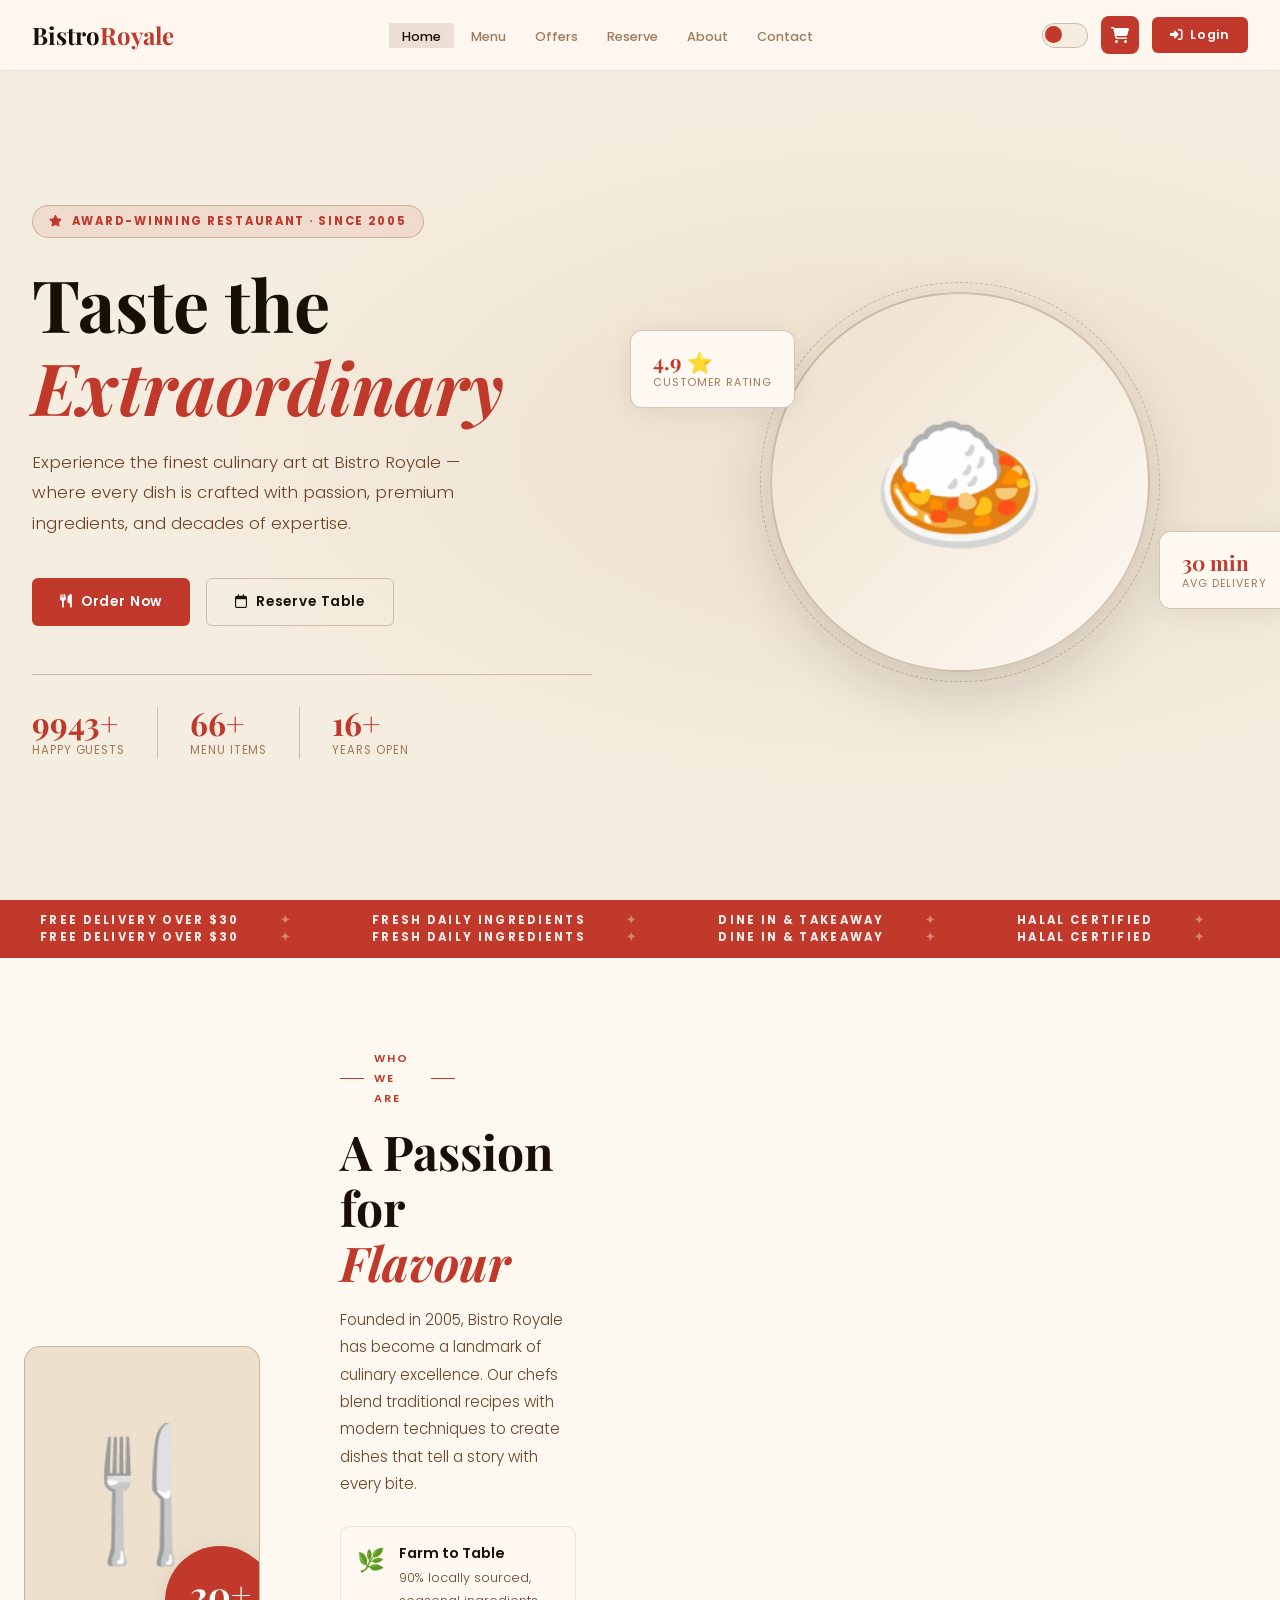
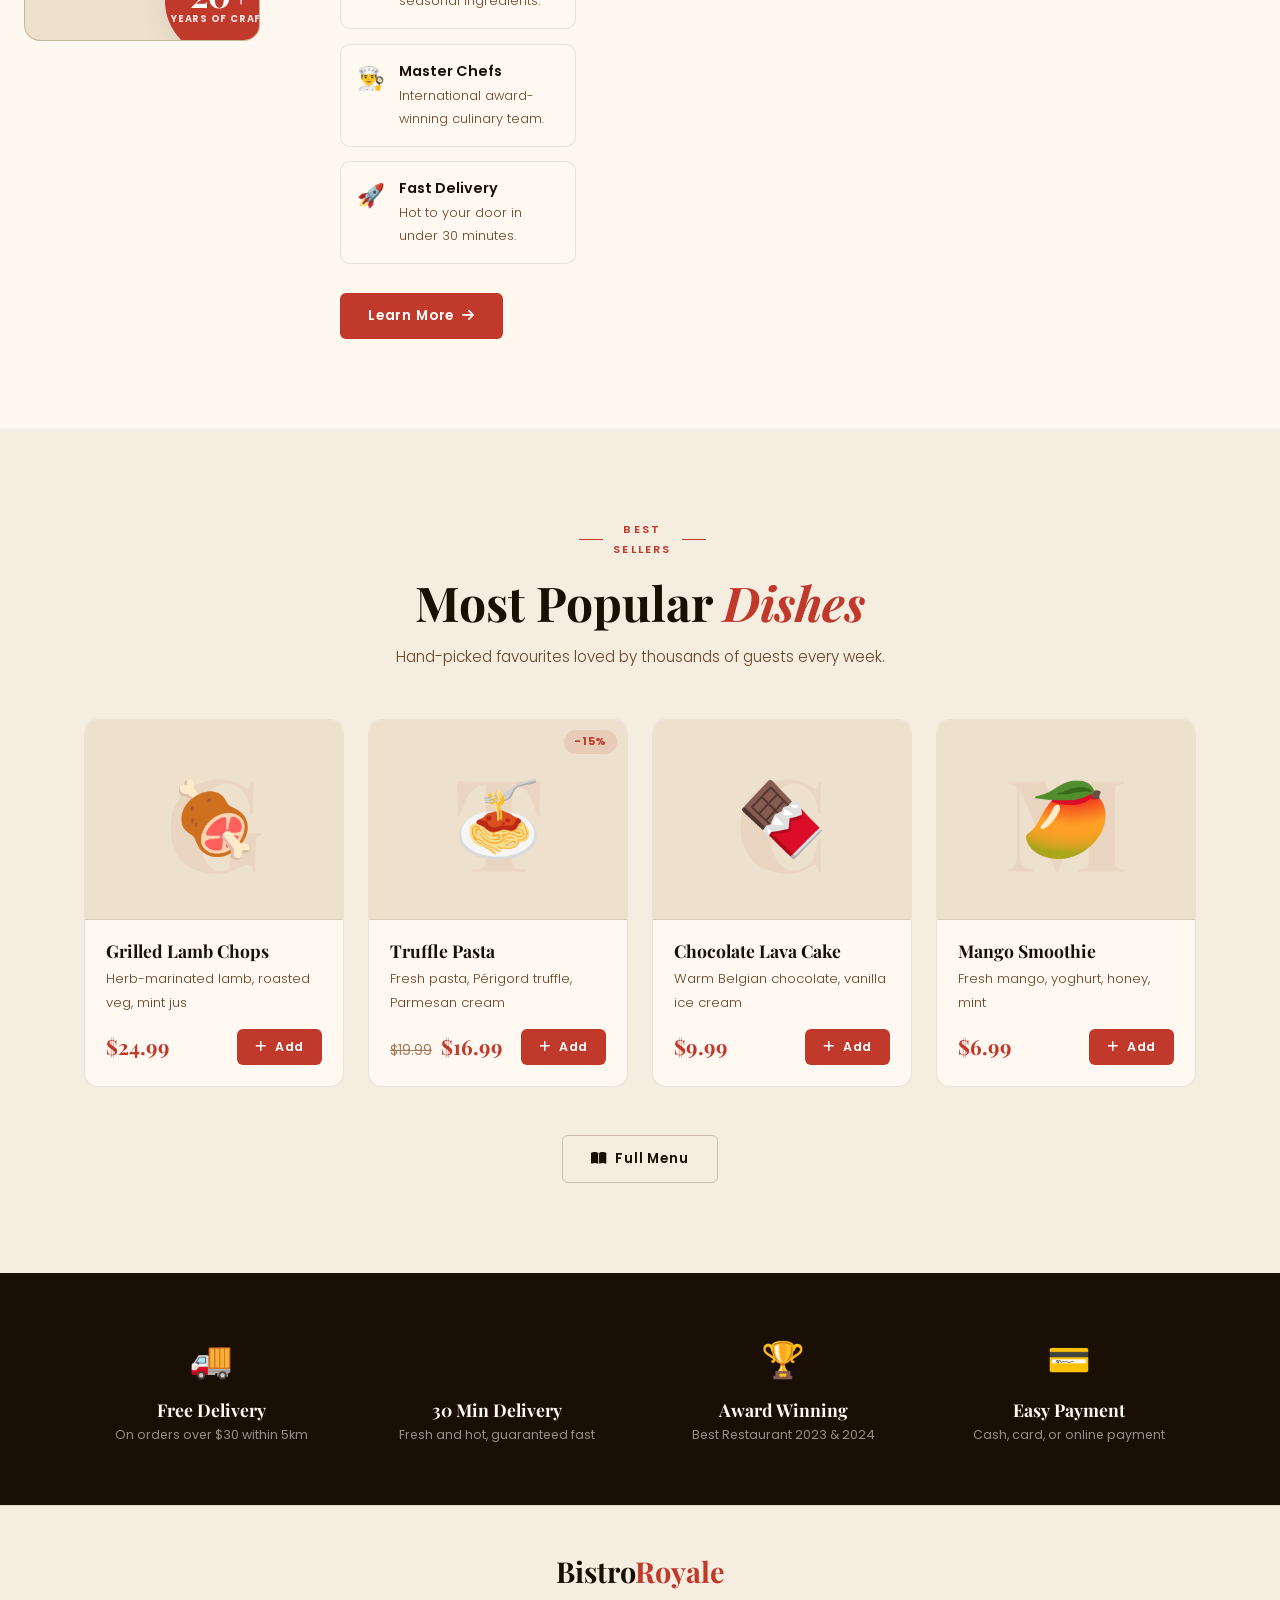
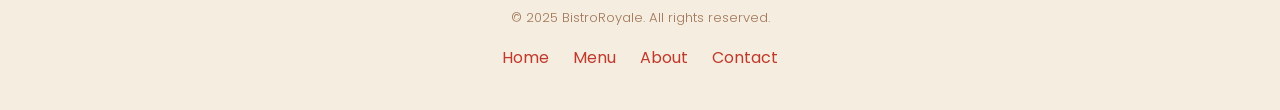
==== index.html @ 9f3bfc58 "Add my files" ====
<!DOCTYPE html>
<html lang="en" data-theme="light">

<head>
  <meta charset="UTF-8">
  <meta name="viewport" content="width=device-width,initial-scale=1">
  <title>Bistro Royale — Home</title>
  <link rel="stylesheet" href="css/global.css">
  <link rel="stylesheet" href="https://cdnjs.cloudflare.com/ajax/libs/font-awesome/6.5.0/css/all.min.css">
  <style>
    /* ── HERO ── */
    .hero {
      min-height: 100vh;
      display: grid;
      grid-template-columns: 1fr 1fr;
      align-items: center;
      padding-top: 64px;
      background: var(--bg2);
      position: relative;
      overflow: hidden
    }

    .hero::before {
      content: '';
      position: absolute;
      inset: 0;
      background: radial-gradient(ellipse at 70% 50%, var(--bg3) 0%, transparent 60%)
    }

    .hero-content {
      padding: 4rem 3rem 4rem 2rem;
      position: relative;
      z-index: 2
    }

    .hero-badge {
      display: inline-flex;
      align-items: center;
      gap: 8px;
      background: var(--badge);
      border: 1px solid var(--border2);
      color: var(--accent);
      font-size: .72rem;
      font-weight: 700;
      letter-spacing: .15em;
      text-transform: uppercase;
      padding: 7px 16px;
      border-radius: 99px;
      margin-bottom: 1.5rem;
      animation: fadeInUp .6s both
    }

    .hero h1 {
      margin-bottom: 1.2rem;
      animation: fadeInUp .6s .15s both
    }

    .hero h1 em {
      color: var(--accent);
      font-style: italic;
      display: block
    }

    .hero-desc {
      font-size: 1.05rem;
      max-width: 460px;
      margin-bottom: 2.5rem;
      animation: fadeInUp .6s .3s both
    }

    .hero-cta {
      display: flex;
      gap: 1rem;
      flex-wrap: wrap;
      animation: fadeInUp .6s .45s both
    }

    .hero-stats {
      display: flex;
      gap: 2rem;
      margin-top: 3rem;
      padding-top: 2rem;
      border-top: 1px solid var(--border2);
      animation: fadeInUp .6s .6s both;
      flex-wrap: wrap
    }

    .h-stat-num {
      font-family: 'Playfair Display', serif;
      font-size: 2rem;
      font-weight: 700;
      color: var(--accent);
      line-height: 1
    }

    .h-stat-label {
      font-size: .72rem;
      color: var(--muted);
      margin-top: 3px;
      text-transform: uppercase;
      letter-spacing: .08em
    }

    .hero-visual {
      position: relative;
      display: flex;
      align-items: center;
      justify-content: center;
      padding: 4rem 2rem;
      z-index: 2
    }

    .hero-circle {
      width: 380px;
      height: 380px;
      border-radius: 50%;
      background: linear-gradient(135deg, var(--bg3), var(--card));
      border: 2px solid var(--border2);
      display: flex;
      align-items: center;
      justify-content: center;
      font-size: 9rem;
      animation: float 4s ease-in-out infinite;
      position: relative;
      box-shadow: var(--shadow-lg)
    }

    .hero-circle::before {
      content: '';
      position: absolute;
      inset: -12px;
      border-radius: 50%;
      border: 1px dashed var(--border2);
      animation: spin 20s linear infinite
    }

    .hero-float {
      position: absolute;
      background: var(--card);
      border: 1px solid var(--border2);
      border-radius: 12px;
      padding: 1rem 1.4rem;
      box-shadow: var(--shadow);
      font-size: .8rem
    }

    .hero-float.f1 {
      top: 20%;
      left: -10px;
      animation: float 3.5s .5s ease-in-out infinite
    }

    .hero-float.f2 {
      bottom: 25%;
      right: -10px;
      animation: float 4s 1s ease-in-out infinite
    }

    .hero-float .fl-val {
      font-family: 'Playfair Display', serif;
      font-size: 1.3rem;
      font-weight: 700;
      color: var(--accent)
    }

    .hero-float .fl-label {
      font-size: .68rem;
      color: var(--muted);
      text-transform: uppercase;
      letter-spacing: .08em
    }

    /* ── TICKER ── */
    .ticker {
      background: var(--accent);
      padding: 12px 0;
      overflow: hidden
    }

    [data-theme="dark"] .ticker {
      background: var(--gold)
    }

    .ticker-track {
      display: flex;
      white-space: nowrap;
      animation: tickerMove 25s linear infinite
    }

    .ticker-track span {
      font-size: .72rem;
      font-weight: 700;
      letter-spacing: .2em;
      text-transform: uppercase;
      color: rgba(255, 255, 255, .9);
      padding: 0 2.5rem
    }

    .ticker-track span::after {
      content: '✦';
      margin-left: 2.5rem;
      opacity: .4
    }

    @keyframes tickerMove {
      from {
        transform: translateX(0)
      }

      to {
        transform: translateX(-50%)
      }
    }

    /* ── ABOUT STRIP ── */
    .about-strip {
      background: var(--bg);
      display: grid;
      grid-template-columns: 1fr 1fr;
      gap: 5rem;
      align-items: center
    }

    .about-img-wrap {
      position: relative;
      border-radius: 16px;
      overflow: hidden;
      aspect-ratio: 4/5;
      background: var(--bg3);
      border: 1px solid var(--border2);
      display: flex;
      align-items: center;
      justify-content: center;
      font-size: 8rem
    }

    .about-badge {
      position: absolute;
      bottom: -16px;
      right: -16px;
      background: var(--accent);
      color: #fff;
      width: 110px;
      height: 110px;
      border-radius: 50%;
      display: flex;
      flex-direction: column;
      align-items: center;
      justify-content: center;
      text-align: center;
      box-shadow: var(--shadow)
    }

    .about-badge-num {
      font-family: 'Playfair Display', serif;
      font-size: 2.2rem;
      font-weight: 700;
      line-height: 1
    }

    .about-badge-txt {
      font-size: .6rem;
      font-weight: 700;
      letter-spacing: .08em;
      text-transform: uppercase;
      opacity: .85
    }

    .about-features {
      display: flex;
      flex-direction: column;
      gap: .9rem;
      margin: 1.8rem 0
    }

    .about-feat {
      display: flex;
      gap: .9rem;
      align-items: flex-start;
      padding: 1rem;
      background: var(--card);
      border: 1px solid var(--border);
      border-radius: 10px;
      transition: border-color .2s
    }

    .about-feat:hover {
      border-color: var(--accent)
    }

    .af-icon {
      font-size: 1.4rem;
      flex-shrink: 0
    }

    .af-title {
      font-weight: 600;
      font-size: .9rem;
      margin-bottom: 2px
    }

    .af-desc {
      font-size: .8rem
    }

    /* ── POPULAR ── */
    .popular {
      background: var(--bg2)
    }

    .pop-grid {
      display: grid;
      grid-template-columns: repeat(4, 1fr);
      gap: 1.5rem
    }

    @media(max-width:1024px) {
      .pop-grid {
        grid-template-columns: repeat(2, 1fr)
      }
    }

    @media(max-width:600px) {
      .pop-grid {
        grid-template-columns: 1fr
      }
    }

    /* ── FEATURES BAR ── */
    .features-bar {
      background: var(--text);
      padding: 60px 0
    }

    [data-theme="dark"] .features-bar {
      background: var(--accent)
    }

    .fb-inner {
      display: grid;
      grid-template-columns: repeat(4, 1fr);
      gap: 2rem;
      text-align: center
    }

    .fb-icon {
      font-size: 2.2rem;
      margin-bottom: .8rem
    }

    .fb-title {
      font-family: 'Playfair Display', serif;
      font-size: 1.1rem;
      font-weight: 700;
      color: var(--bg);
      margin-bottom: .3rem
    }

    [data-theme="dark"] .fb-title {
      color: var(--bg)
    }

    .fb-desc {
      font-size: .78rem;
      color: rgba(253, 248, 240, .55);
      line-height: 1.5
    }

    [data-theme="dark"] .fb-desc {
      color: rgba(15, 10, 6, .55)
    }

    @media(max-width:768px) {
      .fb-inner {
        grid-template-columns: repeat(2, 1fr)
      }
    }

    /* ── HERO RESPONSIVE ── */
    @media(max-width:900px) {
      .hero {
        grid-template-columns: 1fr
      }

      .hero-visual {
        display: none
      }

      .hero-content {
        padding: 3rem 1.5rem
      }
    }

    @media(max-width:768px) {
      .about-strip {
        grid-template-columns: 1fr
      }
    }
  </style>
</head>

<body>

  <!-- NAVBAR -->
  <nav class="navbar">
    <div class="nav-inner">
      <a href="index.html" class="nav-logo">Bistro<span>Royale</span></a>
      <ul class="nav-links">
        <li><a href="index.html" class="active">Home</a></li>
        <li><a href="menu.html">Menu</a></li>
        <li><a href="offers.html">Offers</a></li>
        <li><a href="reservation.html">Reserve</a></li>
        <li><a href="about.html">About</a></li>
        <li><a href="contact.html">Contact</a></li>
      </ul>
      <div class="nav-right">
        <button class="theme-toggle" aria-label="Toggle theme"></button>
        <a href="cart.html" class="cart-btn"><i class="fa-solid fa-cart-shopping"></i><span
            class="cart-count">0</span></a>
        <a href="login.html" class="btn btn-primary btn-sm nav-login-btn"><i class="fa-solid fa-right-to-bracket"></i>
          Login</a>
        <a href="profile.html" class="btn btn-outline btn-sm nav-profile-btn"
          style="display:none;align-items:center;gap:6px">
          <i class="fa-solid fa-circle-user"></i><span class="nav-user-name"></span>
        </a>
        <button class="ham" id="ham" aria-label="Menu"><span></span><span></span><span></span></button>
      </div>
    </div>
  </nav>
  <nav class="mob-nav" id="mob-nav">
    <a href="index.html">🏠 Home</a><a href="menu.html">🍽 Menu</a>
    <a href="offers.html">🎁 Offers</a><a href="reservation.html">📅 Reserve</a>
    <a href="about.html">ℹ️ About</a><a href="contact.html">📞 Contact</a>
    <a href="cart.html">🛒 Cart</a>
    <a href="profile.html" class="nav-profile-btn" style="display:none">👤 Profile</a>
    <a href="login.html" class="nav-login-btn">🔑 Login</a><a href="login.html">👤 Login</a>
  </nav>

  <main>

    <!-- HERO -->
    <section class="hero" id="hero">
      <div class="hero-content">
        <div class="hero-badge"><i class="fa-solid fa-star"></i> Award-Winning Restaurant · Since 2005</div>
        <h1>Taste the<br><em>Extraordinary</em></h1>
        <p class="hero-desc">
          Experience the finest culinary art at Bistro Royale — where every dish is
          crafted with passion, premium ingredients, and decades of expertise.
        </p>
        <div class="hero-cta">
          <a href="menu.html" class="btn btn-primary"><i class="fa-solid fa-utensils"></i> Order Now</a>
          <a href="reservation.html" class="btn btn-outline"><i class="fa-regular fa-calendar"></i> Reserve Table</a>
        </div>
        <div class="hero-stats">
          <div>
            <div class="h-stat-num" id="cnt1">0</div>
            <div class="h-stat-label">Happy Guests</div>
          </div>
          <div style="width:1px;background:var(--border2)"></div>
          <div>
            <div class="h-stat-num" id="cnt2">0</div>
            <div class="h-stat-label">Menu Items</div>
          </div>
          <div style="width:1px;background:var(--border2)"></div>
          <div>
            <div class="h-stat-num" id="cnt3">0</div>
            <div class="h-stat-label">Years Open</div>
          </div>
        </div>
      </div>
      <div class="hero-visual">
        <div class="hero-circle">🍛</div>
        <div class="hero-float f1">
          <div class="fl-val">4.9 ⭐</div>
          <div class="fl-label">Customer Rating</div>
        </div>
        <div class="hero-float f2">
          <div class="fl-val">30 min</div>
          <div class="fl-label">Avg Delivery</div>
        </div>
      </div>
    </section>

    <!-- TICKER -->
    <div class="ticker" aria-hidden="true">
      <div class="ticker-track" id="ticker">
        <span>Free Delivery Over $30</span><span>Fresh Daily Ingredients</span>
        <span>Dine In & Takeaway</span><span>Halal Certified</span>
        <span>Special Offers Daily</span><span>Family Friendly</span>
        <span>Reservations Open</span><span>5-Star Rated</span>
      </div>
    </div>

    <!-- ABOUT STRIP -->
    <section class="about-strip section">
      <div class="container" style="display:grid;grid-template-columns:1fr 1fr;gap:5rem;align-items:center">
        <div class="fade-up">
          <div class="about-img-wrap">
            🍴
            <div class="about-badge">
              <span class="about-badge-num">20+</span>
              <span class="about-badge-txt">Years of Craft</span>
            </div>
          </div>
        </div>
        <div class="fade-up">
          <p class="eyebrow">Who We Are</p>
          <h2>A Passion for <em style="font-style:italic;color:var(--accent)">Flavour</em></h2>
          <p style="margin:1rem 0">
            Founded in 2005, Bistro Royale has become a landmark of culinary excellence.
            Our chefs blend traditional recipes with modern techniques to create dishes that
            tell a story with every bite.
          </p>
          <div class="about-features">
            <div class="about-feat fade-up">
              <span class="af-icon">🌿</span>
              <div>
                <div class="af-title">Farm to Table</div>
                <p class="af-desc">90% locally sourced, seasonal ingredients.</p>
              </div>
            </div>
            <div class="about-feat fade-up">
              <span class="af-icon">👨‍🍳</span>
              <div>
                <div class="af-title">Master Chefs</div>
                <p class="af-desc">International award-winning culinary team.</p>
              </div>
            </div>
            <div class="about-feat fade-up">
              <span class="af-icon">🚀</span>
              <div>
                <div class="af-title">Fast Delivery</div>
                <p class="af-desc">Hot to your door in under 30 minutes.</p>
              </div>
            </div>
          </div>
          <a href="about.html" class="btn btn-primary">Learn More <i class="fa-solid fa-arrow-right"></i></a>
        </div>
      </div>
    </section>

    <!-- POPULAR DISHES -->
    <section class="popular section">
      <div class="container">
        <header class="text-center" style="margin-bottom:3rem">
          <p class="eyebrow">Best Sellers</p>
          <h2>Most Popular <em style="font-style:italic;color:var(--accent)">Dishes</em></h2>
          <p style="max-width:500px;margin:.8rem auto 0">Hand-picked favourites loved by thousands of guests every week.
          </p>
        </header>
        <div class="pop-grid" id="pop-grid"></div>
        <div class="text-center" style="margin-top:3rem">
          <a href="menu.html" class="btn btn-outline"><i class="fa-solid fa-book-open"></i> Full Menu</a>
        </div>
      </div>
    </section>

    <!-- FEATURES BAR -->
    <div class="features-bar">
      <div class="container">
        <div class="fb-inner">
          <div class="fade-up">
            <div class="fb-icon">🚚</div>
            <div class="fb-title">Free Delivery</div>
            <div class="fb-desc">On orders over $30 within 5km</div>
          </div>
          <div class="fade-up">
            <div class="fb-icon">⏱</div>
            <div class="fb-title">30 Min Delivery</div>
            <div class="fb-desc">Fresh and hot, guaranteed fast</div>
          </div>
          <div class="fade-up">
            <div class="fb-icon">🏆</div>
            <div class="fb-title">Award Winning</div>
            <div class="fb-desc">Best Restaurant 2023 & 2024</div>
          </div>
          <div class="fade-up">
            <div class="fb-icon">💳</div>
            <div class="fb-title">Easy Payment</div>
            <div class="fb-desc">Cash, card, or online payment</div>
          </div>
        </div>
      </div>
    </div>

  </main>

  <footer style="background:var(--bg2);border-top:1px solid var(--border);padding:40px 0;text-align:center">
    <div class="container">
      <p class="nav-logo" style="font-size:1.8rem;margin-bottom:.5rem">Bistro<span
          style="color:var(--accent)">Royale</span></p>
      <p style="font-size:.82rem;color:var(--muted)">© 2025 BistroRoyale. All rights reserved.</p>
      <div style="display:flex;justify-content:center;gap:1.5rem;margin-top:1rem">
        <a href="index.html">Home</a><a href="menu.html">Menu</a><a href="about.html">About</a><a
          href="contact.html">Contact</a>
      </div>
    </div>
  </footer>

  <button id="btt" aria-label="Back to top"><i class="fa-solid fa-chevron-up"></i></button>

  <script src="js/global.js"></script>
  <script>
    // Popular dishes data
    const POPULAR = [
      { id: 1, name: 'Grilled Lamb Chops', desc: 'Herb-marinated lamb, roasted veg, mint jus', price: 24.99, emoji: '🍖', cat: 'mains' },
      { id: 2, name: 'Truffle Pasta', desc: 'Fresh pasta, Périgord truffle, Parmesan cream', price: 19.99, emoji: '🍝', cat: 'mains', discount: 15 },
      { id: 3, name: 'Chocolate Lava Cake', desc: 'Warm Belgian chocolate, vanilla ice cream', price: 9.99, emoji: '🍫', cat: 'desserts' },
      { id: 4, name: 'Mango Smoothie', desc: 'Fresh mango, yoghurt, honey, mint', price: 6.99, emoji: '🥭', cat: 'drinks' },
    ];

    function renderPopular() {
      const grid = document.getElementById('pop-grid');
      grid.innerHTML = POPULAR.map(item => {
        const discPrice = item.discount ? (item.price * (1 - item.discount / 100)).toFixed(2) : null;
        return `<article class="food-card fade-up">
      <div class="food-card-img">
        <span class="bg-letter">${item.name[0]}</span>
        <span style="position:relative;z-index:1;font-size:4.5rem">${item.emoji}</span>
        ${item.discount ? `<span class="badge badge-red" style="position:absolute;top:10px;right:10px">-${item.discount}%</span>` : ''}
      </div>
      <div class="food-card-body">
        <h4 class="food-card-name">${item.name}</h4>
        <p class="food-card-desc">${item.desc}</p>
        <div class="food-card-footer">
          <div>
            ${item.discount ? `<span class="food-old-price">$${item.price}</span>` : ''}
            <span class="food-price">$${discPrice || item.price}</span>
          </div>
          <button class="btn btn-primary btn-sm" onclick="addToCart(${item.id})">
            <i class="fa-solid fa-plus"></i> Add
          </button>
        </div>
      </div>
    </article>`;
      }).join('');
      initFadeUp();
    }

    function addToCart(id) {
      const item = POPULAR.find(i => i.id === id);
      if (item) {
        const price = item.discount ? +(item.price * (1 - item.discount / 100)).toFixed(2) : item.price;
        Cart.add({ ...item, price });
      }
    }

    // Animated counters
    function countUp(el, target, suffix = '') {
      const dur = 2000, start = performance.now();
      const run = now => {
        const p = Math.min((now - start) / dur, 1);
        el.textContent = Math.floor((1 - Math.pow(1 - p, 3)) * target) + suffix;
        if (p < 1) requestAnimationFrame(run);
      };
      requestAnimationFrame(run);
    }
    let counted = false;
    window.addEventListener('scroll', () => {
      if (counted) return;
      const el = document.getElementById('cnt1');
      if (!el) return;
      const r = el.getBoundingClientRect();
      if (r.top < innerHeight) {
        counted = true;
        countUp(document.getElementById('cnt1'), 12000, '+');
        countUp(document.getElementById('cnt2'), 80, '+');
        countUp(document.getElementById('cnt3'), 20, '+');
      }
    }, { passive: true });

    // Ticker clone
    const t = document.getElementById('ticker');
    if (t) t.parentNode.appendChild(t.cloneNode(true));

    renderPopular();
  </script>
</body>

</html>
---- css/global.css ----
@import url('https://fonts.googleapis.com/css2?family=Playfair+Display:ital,wght@0,400;0,700;0,900;1,400;1,700&family=Poppins:wght@300;400;500;600;700&display=swap');

/* ═══════════════════════════════
   THEMES
═══════════════════════════════ */
:root,
[data-theme="light"] {
   --bg: #fdf8f0;
   --bg2: #f5ede0;
   --bg3: #ede0cc;
   --card: #fff9f2;
   --nav: #fdf8f0ee;
   --text: #1a0f05;
   --text2: #6b4226;
   --muted: #a0785a;
   --accent: #c0392b;
   --accent2: #e67e22;
   --gold: #d4a017;
   --border: rgba(107, 66, 38, .13);
   --border2: rgba(107, 66, 38, .28);
   --shadow: 0 4px 30px rgba(26, 15, 5, .08);
   --shadow-lg: 0 20px 60px rgba(26, 15, 5, .16);
   --input: #fff9f2;
   --badge: rgba(192, 57, 43, .09);
   --th-bg: #1a0f05;
   --th-color: #fdf8f0;
   --scroll: #c0392b;
}

[data-theme="dark"] {
   --bg: #0f0a06;
   --bg2: #180f08;
   --bg3: #221508;
   --card: #1c1208;
   --nav: #0f0a06ee;
   --text: #f5e8d0;
   --text2: #c9a07a;
   --muted: #7a5a3a;
   --accent: #f39c12;
   --accent2: #e67e22;
   --gold: #f1c40f;
   --border: rgba(201, 160, 122, .10);
   --border2: rgba(201, 160, 122, .22);
   --shadow: 0 4px 30px rgba(0, 0, 0, .5);
   --shadow-lg: 0 20px 60px rgba(0, 0, 0, .65);
   --input: #1c1208;
   --badge: rgba(243, 156, 18, .12);
   --th-bg: #f39c12;
   --th-color: #0f0a06;
   --scroll: #f39c12;
}

/* ═══════════════════════════════
   RESET & BASE
═══════════════════════════════ */
*,
*::before,
*::after {
   box-sizing: border-box;
   margin: 0;
   padding: 0
}

html {
   scroll-behavior: smooth;
   scrollbar-width: thin;
   scrollbar-color: var(--scroll) var(--bg2)
}

body {
   font-family: 'Poppins', sans-serif;
   background: var(--bg);
   color: var(--text);
   transition: background .35s, color .35s;
   overflow-x: hidden
}

::-webkit-scrollbar {
   width: 5px
}

::-webkit-scrollbar-track {
   background: var(--bg2)
}

::-webkit-scrollbar-thumb {
   background: var(--scroll);
   border-radius: 99px
}

h1,
h2,
h3,
h4,
h5 {
   font-family: 'Playfair Display', serif;
   line-height: 1.15
}

h1 {
   font-size: clamp(2.4rem, 6vw, 4.5rem)
}

h2 {
   font-size: clamp(1.8rem, 4vw, 3rem)
}

h3 {
   font-size: clamp(1.2rem, 2.5vw, 1.8rem)
}

p {
   line-height: 1.8;
   color: var(--text2);
   font-size: .95rem;
   font-weight: 300
}

a {
   color: var(--accent);
   text-decoration: none;
   transition: color .2s
}

img {
   max-width: 100%;
   display: block
}

ul {
   list-style: none
}

/* ═══════════════════════════════
   UTILITIES
═══════════════════════════════ */
.container {
   max-width: 1160px;
   margin: 0 auto;
   padding: 0 1.5rem
}

.section {
   padding: 90px 0
}

.section-sm {
   padding: 60px 0
}

.text-center {
   text-align: center
}

.text-accent {
   color: var(--accent)
}

.eyebrow {
   display: inline-flex;
   align-items: center;
   gap: 10px;
   font-size: .7rem;
   font-weight: 600;
   letter-spacing: .2em;
   text-transform: uppercase;
   color: var(--accent);
   margin-bottom: 1rem
}

.eyebrow::before,
.eyebrow::after {
   content: '';
   flex: 0 0 24px;
   height: 1px;
   background: var(--accent)
}

.divider {
   text-align: center;
   color: var(--gold);
   font-size: 1.1rem;
   margin: 1.2rem 0;
   opacity: .5
}

/* ═══════════════════════════════
   BUTTONS
═══════════════════════════════ */
.btn {
   display: inline-flex;
   align-items: center;
   gap: 8px;
   padding: 13px 28px;
   border-radius: 6px;
   font-family: 'Poppins', sans-serif;
   font-size: .85rem;
   font-weight: 600;
   letter-spacing: .06em;
   cursor: pointer;
   border: none;
   transition: all .28s ease;
   text-decoration: none
}

.btn-primary {
   background: var(--accent);
   color: #fff
}

.btn-primary:hover {
   background: var(--accent2);
   color: #fff;
   transform: translateY(-2px);
   box-shadow: 0 10px 28px rgba(192, 57, 43, .3)
}

.btn-outline {
   background: transparent;
   color: var(--text);
   border: 1.5px solid var(--border2)
}

.btn-outline:hover {
   border-color: var(--accent);
   color: var(--accent);
   transform: translateY(-2px)
}

.btn-gold {
   background: var(--gold);
   color: #fff
}

.btn-gold:hover {
   opacity: .88;
   transform: translateY(-2px)
}

.btn-sm {
   padding: 9px 18px;
   font-size: .78rem
}

.btn-block {
   width: 100%;
   justify-content: center
}

/* ═══════════════════════════════
   CARDS
═══════════════════════════════ */
.card {
   background: var(--card);
   border: 1px solid var(--border);
   border-radius: 12px;
   transition: transform .3s, box-shadow .3s, border-color .3s
}

.card:hover {
   transform: translateY(-5px);
   box-shadow: var(--shadow-lg);
   border-color: var(--accent)
}

/* ═══════════════════════════════
   NAVBAR
═══════════════════════════════ */
.navbar {
   position: fixed;
   top: 0;
   left: 0;
   right: 0;
   z-index: 1000;
   background: var(--nav);
   backdrop-filter: blur(16px);
   border-bottom: 1px solid var(--border);
   transition: background .35s, border-color .35s
}

.nav-inner {
   display: flex;
   align-items: center;
   justify-content: space-between;
   padding: 1rem 2rem;
   max-width: 1300px;
   margin: 0 auto
}

.nav-logo {
   font-family: 'Playfair Display', serif;
   font-size: 1.5rem;
   font-weight: 700;
   color: var(--text);
   text-decoration: none
}

.nav-logo span {
   color: var(--accent)
}

.nav-links {
   display: flex;
   align-items: center;
   gap: .2rem
}

.nav-links a {
   font-size: .8rem;
   font-weight: 500;
   color: var(--muted);
   padding: 8px 13px;
   border-radius: 6px;
   text-decoration: none;
   transition: all .2s;
   white-space: nowrap
}

.nav-links a:hover,
.nav-links a.active {
   color: var(--text);
   background: var(--border)
}

.nav-right {
   display: flex;
   align-items: center;
   gap: .8rem
}

.cart-btn {
   position: relative;
   background: var(--accent);
   color: #fff;
   border: none;
   width: 38px;
   height: 38px;
   border-radius: 8px;
   cursor: pointer;
   font-size: 1rem;
   display: flex;
   align-items: center;
   justify-content: center;
   text-decoration: none;
   transition: all .2s
}

.cart-btn:hover {
   background: var(--accent2);
   transform: scale(1.08)
}

.cart-count {
   position: absolute;
   top: -6px;
   right: -6px;
   background: var(--gold);
   color: #fff;
   width: 18px;
   height: 18px;
   border-radius: 50%;
   font-size: .6rem;
   font-weight: 700;
   display: flex;
   align-items: center;
   justify-content: center
}

.theme-toggle {
   width: 46px;
   height: 25px;
   background: var(--bg2);
   border: 1.5px solid var(--border2);
   border-radius: 99px;
   cursor: pointer;
   position: relative;
   outline: none;
   transition: all .3s;
   flex-shrink: 0
}

.theme-toggle::after {
   content: '';
   position: absolute;
   top: 2px;
   left: 2px;
   width: 17px;
   height: 17px;
   background: var(--accent);
   border-radius: 50%;
   transition: transform .3s
}

[data-theme="dark"] .theme-toggle::after {
   transform: translateX(21px)
}

.ham {
   display: none;
   flex-direction: column;
   gap: 5px;
   cursor: pointer;
   background: none;
   border: none;
   padding: 4px
}

.ham span {
   display: block;
   width: 22px;
   height: 2px;
   background: var(--text);
   border-radius: 99px;
   transition: all .3s
}

.mob-nav {
   display: none;
   position: fixed;
   top: 60px;
   left: 0;
   right: 0;
   background: var(--nav);
   backdrop-filter: blur(16px);
   border-bottom: 1px solid var(--border);
   padding: 1.2rem 2rem;
   flex-direction: column;
   gap: .5rem;
   z-index: 999
}

.mob-nav.open {
   display: flex
}

.mob-nav a {
   color: var(--text2);
   padding: 10px 0;
   border-bottom: 1px solid var(--border);
   font-size: .9rem;
   text-decoration: none
}

/* ═══════════════════════════════
   FORMS
═══════════════════════════════ */
.fgroup {
   display: flex;
   flex-direction: column;
   gap: 5px;
   margin-bottom: 1.3rem
}

.fgroup label {
   font-size: .75rem;
   font-weight: 600;
   text-transform: uppercase;
   letter-spacing: .08em;
   color: var(--text2)
}

.fgroup input,
.fgroup textarea,
.fgroup select {
   padding: 12px 15px;
   background: var(--input);
   border: 1.5px solid var(--border2);
   border-radius: 8px;
   color: var(--text);
   font-family: 'Poppins', sans-serif;
   font-size: .9rem;
   outline: none;
   transition: border-color .2s, box-shadow .2s;
   width: 100%
}

.fgroup input:focus,
.fgroup textarea:focus,
.fgroup select:focus {
   border-color: var(--accent);
   box-shadow: 0 0 0 3px rgba(192, 57, 43, .12)
}

.fgroup input.err,
.fgroup textarea.err {
   border-color: #e74c3c;
   box-shadow: 0 0 0 3px rgba(231, 76, 60, .1)
}

.fgroup input.ok {
   border-color: #27ae60
}

.fgroup textarea {
   resize: vertical;
   min-height: 110px
}

.fgroup select {
   cursor: pointer;
   background: var(--input)
}

.ferr {
   font-size: .72rem;
   color: #e74c3c;
   display: none;
   margin-top: 2px
}

.ferr.show {
   display: block
}

.fhint {
   font-size: .72rem;
   color: var(--muted);
   margin-top: 2px
}

.frow {
   display: grid;
   grid-template-columns: 1fr 1fr;
   gap: 1.2rem
}

/* ═══════════════════════════════
   TABLE
═══════════════════════════════ */
.tbl-wrap {
   overflow-x: auto;
   border-radius: 10px;
   border: 1px solid var(--border)
}

table {
   width: 100%;
   border-collapse: collapse;
   font-size: .875rem
}

thead th {
   background: var(--th-bg);
   color: var(--th-color);
   padding: 13px 16px;
   text-align: left;
   font-size: .72rem;
   font-weight: 600;
   letter-spacing: .12em;
   text-transform: uppercase
}

tbody td {
   padding: 12px 16px;
   border-bottom: 1px solid var(--border);
   color: var(--text2);
   vertical-align: middle
}

tbody tr:last-child td {
   border-bottom: none
}

tbody tr:hover td {
   background: var(--badge)
}

tbody tr:nth-child(even) {
   background: rgba(0, 0, 0, .015)
}

/* ═══════════════════════════════
   BADGES & TAGS
═══════════════════════════════ */
.badge {
   display: inline-flex;
   align-items: center;
   gap: 4px;
   font-size: .68rem;
   font-weight: 700;
   padding: 4px 10px;
   border-radius: 99px;
   letter-spacing: .06em
}

.badge-red {
   background: rgba(192, 57, 43, .12);
   color: #c0392b
}

.badge-green {
   background: rgba(39, 174, 96, .12);
   color: #27ae60
}

.badge-gold {
   background: rgba(212, 160, 23, .15);
   color: #b8860b
}

[data-theme="dark"] .badge-red {
   color: #f39c12
}

.tag {
   display: inline-block;
   font-size: .65rem;
   font-weight: 600;
   letter-spacing: .1em;
   text-transform: uppercase;
   color: var(--accent);
   background: var(--badge);
   border: 1px solid var(--border2);
   padding: 3px 10px;
   border-radius: 99px
}

/* ═══════════════════════════════
   TOAST
═══════════════════════════════ */
.toast-wrap {
   position: fixed;
   bottom: 24px;
   left: 50%;
   transform: translateX(-50%);
   z-index: 9000;
   display: flex;
   flex-direction: column;
   gap: 8px;
   align-items: center;
   pointer-events: none
}

.toast {
   padding: 12px 22px;
   border-radius: 8px;
   font-size: .84rem;
   font-weight: 600;
   box-shadow: var(--shadow-lg);
   animation: tin .3s;
   display: flex;
   align-items: center;
   gap: 8px
}

.toast.ok {
   background: #27ae60;
   color: #fff
}

.toast.bad {
   background: #e74c3c;
   color: #fff
}

.toast.info {
   background: var(--accent);
   color: #fff
}

@keyframes tin {
   from {
      opacity: 0;
      transform: translateY(12px)
   }

   to {
      opacity: 1;
      transform: translateY(0)
   }
}

/* ═══════════════════════════════
   PAGE HERO
═══════════════════════════════ */
.page-hero {
   padding: 140px 0 80px;
   background: var(--bg2);
   text-align: center;
   position: relative;
   overflow: hidden;
   border-bottom: 1px solid var(--border)
}

.page-hero::before {
   content: '';
   position: absolute;
   inset: 0;
   background: linear-gradient(135deg, var(--bg2) 0%, var(--bg3) 100%);
   z-index: 0
}

.page-hero .container {
   position: relative;
   z-index: 1
}

.page-hero h1 {
   margin-bottom: .8rem
}

.page-hero p {
   max-width: 520px;
   margin: 0 auto
}

/* ═══════════════════════════════
   BACK TO TOP
═══════════════════════════════ */
#btt {
   position: fixed;
   bottom: 26px;
   right: 26px;
   z-index: 500;
   width: 44px;
   height: 44px;
   background: var(--accent);
   color: #fff;
   border: none;
   border-radius: 10px;
   cursor: pointer;
   font-size: 1.1rem;
   display: flex;
   align-items: center;
   justify-content: center;
   opacity: 0;
   transform: translateY(20px);
   transition: all .3s;
   box-shadow: var(--shadow)
}

#btt.show {
   opacity: 1;
   transform: translateY(0)
}

#btt:hover {
   transform: translateY(-3px)
}

/* ═══════════════════════════════
   FOOD CARD (shared)
═══════════════════════════════ */
.food-card {
   background: var(--card);
   border: 1px solid var(--border);
   border-radius: 14px;
   overflow: hidden;
   transition: all .3s
}

.food-card:hover {
   transform: translateY(-6px);
   box-shadow: var(--shadow-lg);
   border-color: var(--accent)
}

.food-card-img {
   height: 200px;
   background: var(--bg3);
   display: flex;
   align-items: center;
   justify-content: center;
   font-size: 4.5rem;
   position: relative;
   overflow: hidden;
   border-bottom: 1px solid var(--border)
}

.food-card-img .bg-letter {
   position: absolute;
   font-family: 'Playfair Display', serif;
   font-size: 8rem;
   font-weight: 900;
   opacity: .06;
   color: var(--accent)
}

.food-card-body {
   padding: 1.3rem
}

.food-card-name {
   font-family: 'Playfair Display', serif;
   font-size: 1.1rem;
   margin-bottom: .4rem
}

.food-card-desc {
   font-size: .82rem;
   margin-bottom: .9rem;
   display: -webkit-box;
   -webkit-line-clamp: 2;
   -webkit-box-orient: vertical;
   overflow: hidden
}

.food-card-footer {
   display: flex;
   align-items: center;
   justify-content: space-between
}

.food-price {
   font-family: 'Playfair Display', serif;
   font-size: 1.3rem;
   font-weight: 700;
   color: var(--accent)
}

.food-old-price {
   text-decoration: line-through;
   color: var(--muted);
   font-size: .85rem;
   margin-right: 5px
}

/* ═══════════════════════════════
   ANIMATIONS
═══════════════════════════════ */
@keyframes fadeInUp {
   from {
      opacity: 0;
      transform: translateY(30px)
   }

   to {
      opacity: 1;
      transform: translateY(0)
   }
}

@keyframes fadeIn {
   from {
      opacity: 0
   }

   to {
      opacity: 1
   }
}

@keyframes pulse {

   0%,
   100% {
      transform: scale(1)
   }

   50% {
      transform: scale(1.05)
   }
}

@keyframes spin {
   to {
      transform: rotate(360deg)
   }
}

@keyframes float {

   0%,
   100% {
      transform: translateY(0)
   }

   50% {
      transform: translateY(-10px)
   }
}

.fade-up {
   opacity: 0;
   transform: translateY(30px);
   transition: opacity .6s, transform .6s
}

.fade-up.in {
   opacity: 1;
   transform: translateY(0)
}

/* ═══════════════════════════════
   RESPONSIVE
═══════════════════════════════ */
@media(max-width:1024px) {
   .frow {
      grid-template-columns: 1fr
   }
}

@media(max-width:768px) {
   .nav-links {
      display: none
   }

   .ham {
      display: flex
   }

   .section {
      padding: 70px 0
   }

   .page-hero {
      padding: 110px 0 60px
   }
}

@media(max-width:480px) {
   .nav-inner {
      padding: .8rem 1rem
   }

   .container {
      padding: 0 1rem
   }
}

/* ═══════════════════════════════
   RESPONSIVE FIXES
═══════════════════════════════ */

/* Base box model */
*,
*::before,
*::after {
   box-sizing: border-box;
}

img,
video,
iframe {
   max-width: 100%;
}

/* Fluid containers */
.container {
   width: 100%;
}

/* Grid helpers — collapse on small screens */
.grid-2 {
   display: grid;
   grid-template-columns: repeat(2, 1fr);
   gap: 1.5rem;
}

.grid-3 {
   display: grid;
   grid-template-columns: repeat(3, 1fr);
   gap: 1.5rem;
}

.grid-4 {
   display: grid;
   grid-template-columns: repeat(4, 1fr);
   gap: 1.2rem;
}

/* Navbar overflow fix */
.nav-links {
   flex-wrap: nowrap;
   overflow: hidden;
}

.nav-inner {
   flex-wrap: nowrap;
   gap: .5rem;
}

.nav-right {
   flex-shrink: 0;
}

/* About strip inside index — make two-col responsive */
.about-strip .container,
.about-story,
.about-wrap,
.chef-wrap,
.contact-wrap,
.contact-layout,
.res-layout,
.nl-wrap,
.newsletter-inner,
.hero {
   flex-wrap: wrap;
}

/* Page hero */
.page-hero {
   padding: 120px 0 60px;
}

.page-hero h1 {
   font-size: clamp(2rem, 6vw, 4rem);
}

/* ── 1280px ── */
@media (max-width: 1280px) {
   .grid-4 {
      grid-template-columns: repeat(3, 1fr);
   }

   .pop-grid {
      grid-template-columns: repeat(3, 1fr);
   }

   .chefs-grid {
      grid-template-columns: repeat(3, 1fr);
   }
}

/* ── 1024px ── */
@media (max-width: 1024px) {
   .grid-3 {
      grid-template-columns: repeat(2, 1fr);
   }

   .grid-4 {
      grid-template-columns: repeat(2, 1fr);
   }

   .pop-grid {
      grid-template-columns: repeat(2, 1fr);
   }

   .chefs-grid {
      grid-template-columns: repeat(2, 1fr);
   }

   .values-grid {
      grid-template-columns: repeat(2, 1fr);
   }

   .menu-grid {
      grid-template-columns: repeat(2, 1fr);
   }

   .offers-grid {
      grid-template-columns: repeat(2, 1fr);
   }

   .similar-grid {
      grid-template-columns: repeat(2, 1fr);
   }

   .cart-layout {
      grid-template-columns: 1fr;
   }

   .contact-layout,
   .contact-wrap {
      grid-template-columns: 1fr;
   }

   .res-layout {
      grid-template-columns: 1fr;
   }

   .profile-layout {
      grid-template-columns: 1fr;
   }

   .profile-sidebar {
      position: static !important;
   }

   .about-story {
      grid-template-columns: 1fr;
   }

   .detail-wrap {
      grid-template-columns: 1fr;
   }

   .footer-grid {
      grid-template-columns: repeat(2, 1fr);
   }

   .fb-inner {
      grid-template-columns: repeat(2, 1fr);
   }

   .stats-row {
      grid-template-columns: repeat(2, 1fr);
   }

   .nutri-grid {
      grid-template-columns: repeat(2, 1fr);
   }

   .hours-grid {
      grid-template-columns: repeat(4, 1fr);
   }

   .frow {
      grid-template-columns: 1fr;
   }

   .nl-wrap {
      grid-template-columns: 1fr;
   }

   .summary-card {
      position: static;
   }
}

/* ── 768px ── */
@media (max-width: 768px) {
   .nav-links {
      display: none !important;
   }

   .ham {
      display: flex !important;
   }

   .nav-login-btn {
      display: none !important;
   }

   h1 {
      font-size: clamp(1.8rem, 8vw, 3rem);
   }

   h2 {
      font-size: clamp(1.5rem, 6vw, 2.2rem);
   }

   .section {
      padding: 60px 0;
   }

   .section-sm {
      padding: 40px 0;
   }

   .page-hero {
      padding: 100px 0 50px;
   }

   .grid-2,
   .grid-3,
   .grid-4 {
      grid-template-columns: 1fr;
   }

   .pop-grid {
      grid-template-columns: repeat(2, 1fr);
   }

   .menu-grid {
      grid-template-columns: repeat(2, 1fr);
   }

   .offers-grid {
      grid-template-columns: 1fr;
   }

   .values-grid {
      grid-template-columns: 1fr;
   }

   .chefs-grid {
      grid-template-columns: repeat(2, 1fr);
   }

   .similar-grid {
      grid-template-columns: repeat(2, 1fr);
   }

   .hours-grid {
      grid-template-columns: repeat(3, 1fr);
   }

   .stats-inner {
      grid-template-columns: repeat(2, 1fr);
   }

   .stats-row {
      grid-template-columns: repeat(2, 1fr);
   }

   .fb-inner {
      grid-template-columns: repeat(2, 1fr);
   }

   .footer-grid {
      grid-template-columns: repeat(2, 1fr);
   }

   .table-grid {
      grid-template-columns: repeat(2, 1fr);
   }

   .time-grid {
      grid-template-columns: repeat(3, 1fr);
   }

   .food-prefs {
      grid-template-columns: repeat(2, 1fr);
   }

   .frow {
      grid-template-columns: 1fr;
   }

   /* Hero */
   .hero {
      grid-template-columns: 1fr !important;
      min-height: auto;
      padding-top: 70px;
   }

   .hero-visual {
      display: none !important;
   }

   .hero-content {
      padding: 3rem 1.5rem 2rem !important;
      max-width: 100%;
   }

   .hero-stats {
      gap: 1rem;
   }

   /* Detail page */
   .detail-wrap {
      padding-top: 70px;
   }

   .detail-img-box {
      font-size: 7rem;
   }

   /* Cart */
   .cart-item {
      grid-template-columns: 60px 1fr auto;
      gap: .8rem;
   }

   .cart-item-img {
      width: 60px;
      height: 60px;
   }

   /* Nav profile btn text hidden on small */
   .nav-user-name {
      display: none;
   }
}

/* ── 560px ── */
@media (max-width: 560px) {
   .container {
      padding: 0 1rem;
   }

   .pop-grid {
      grid-template-columns: 1fr;
   }

   .menu-grid {
      grid-template-columns: 1fr;
   }

   .chefs-grid {
      grid-template-columns: 1fr;
   }

   .similar-grid {
      grid-template-columns: 1fr;
   }

   .hours-grid {
      grid-template-columns: repeat(2, 1fr);
   }

   .fb-inner {
      grid-template-columns: 1fr;
   }

   .footer-grid {
      grid-template-columns: 1fr;
   }

   .time-grid {
      grid-template-columns: repeat(2, 1fr);
   }

   .nutri-grid {
      grid-template-columns: repeat(2, 1fr);
   }

   .stats-row {
      grid-template-columns: 1fr;
   }

   .hero-stats {
      flex-direction: column;
      gap: .8rem;
   }

   .hero-cta {
      flex-direction: column;
   }

   .hero-cta .btn {
      width: 100%;
      justify-content: center;
   }

   .btn-block {
      padding: 13px;
   }

   .form-card {
      padding: 1.5rem;
   }

   .res-form-card {
      padding: 1.5rem;
   }

   .profile-layout {
      gap: 1rem;
   }

   .social-btns {
      grid-template-columns: 1fr;
   }

   .steps {
      gap: 0;
   }

   .step-label {
      font-size: .55rem;
   }

   .cart-item {
      grid-template-columns: 50px 1fr auto;
   }

   .order-head {
      flex-direction: column;
   }

   .price-row {
      flex-wrap: wrap;
   }

   table {
      font-size: .78rem;
   }

   thead th,
   tbody td {
      padding: 9px 10px;
   }
}

/* ── 400px ── */
@media (max-width: 400px) {
   .nav-inner {
      padding: .7rem 1rem;
   }

   .nav-logo {
      font-size: 1.2rem;
   }

   .nav-right {
      gap: .4rem;
   }

   .theme-toggle {
      width: 38px;
      height: 20px;
   }

   .theme-toggle::after {
      width: 14px;
      height: 14px;
   }

   [data-theme="dark"] .theme-toggle::after {
      transform: translateX(18px);
   }

   .cart-btn {
      width: 32px;
      height: 32px;
      font-size: .85rem;
   }

   .time-grid {
      grid-template-columns: repeat(2, 1fr);
   }

   .table-grid {
      grid-template-columns: repeat(2, 1fr);
   }

   .food-prefs {
      grid-template-columns: repeat(2, 1fr);
   }
}
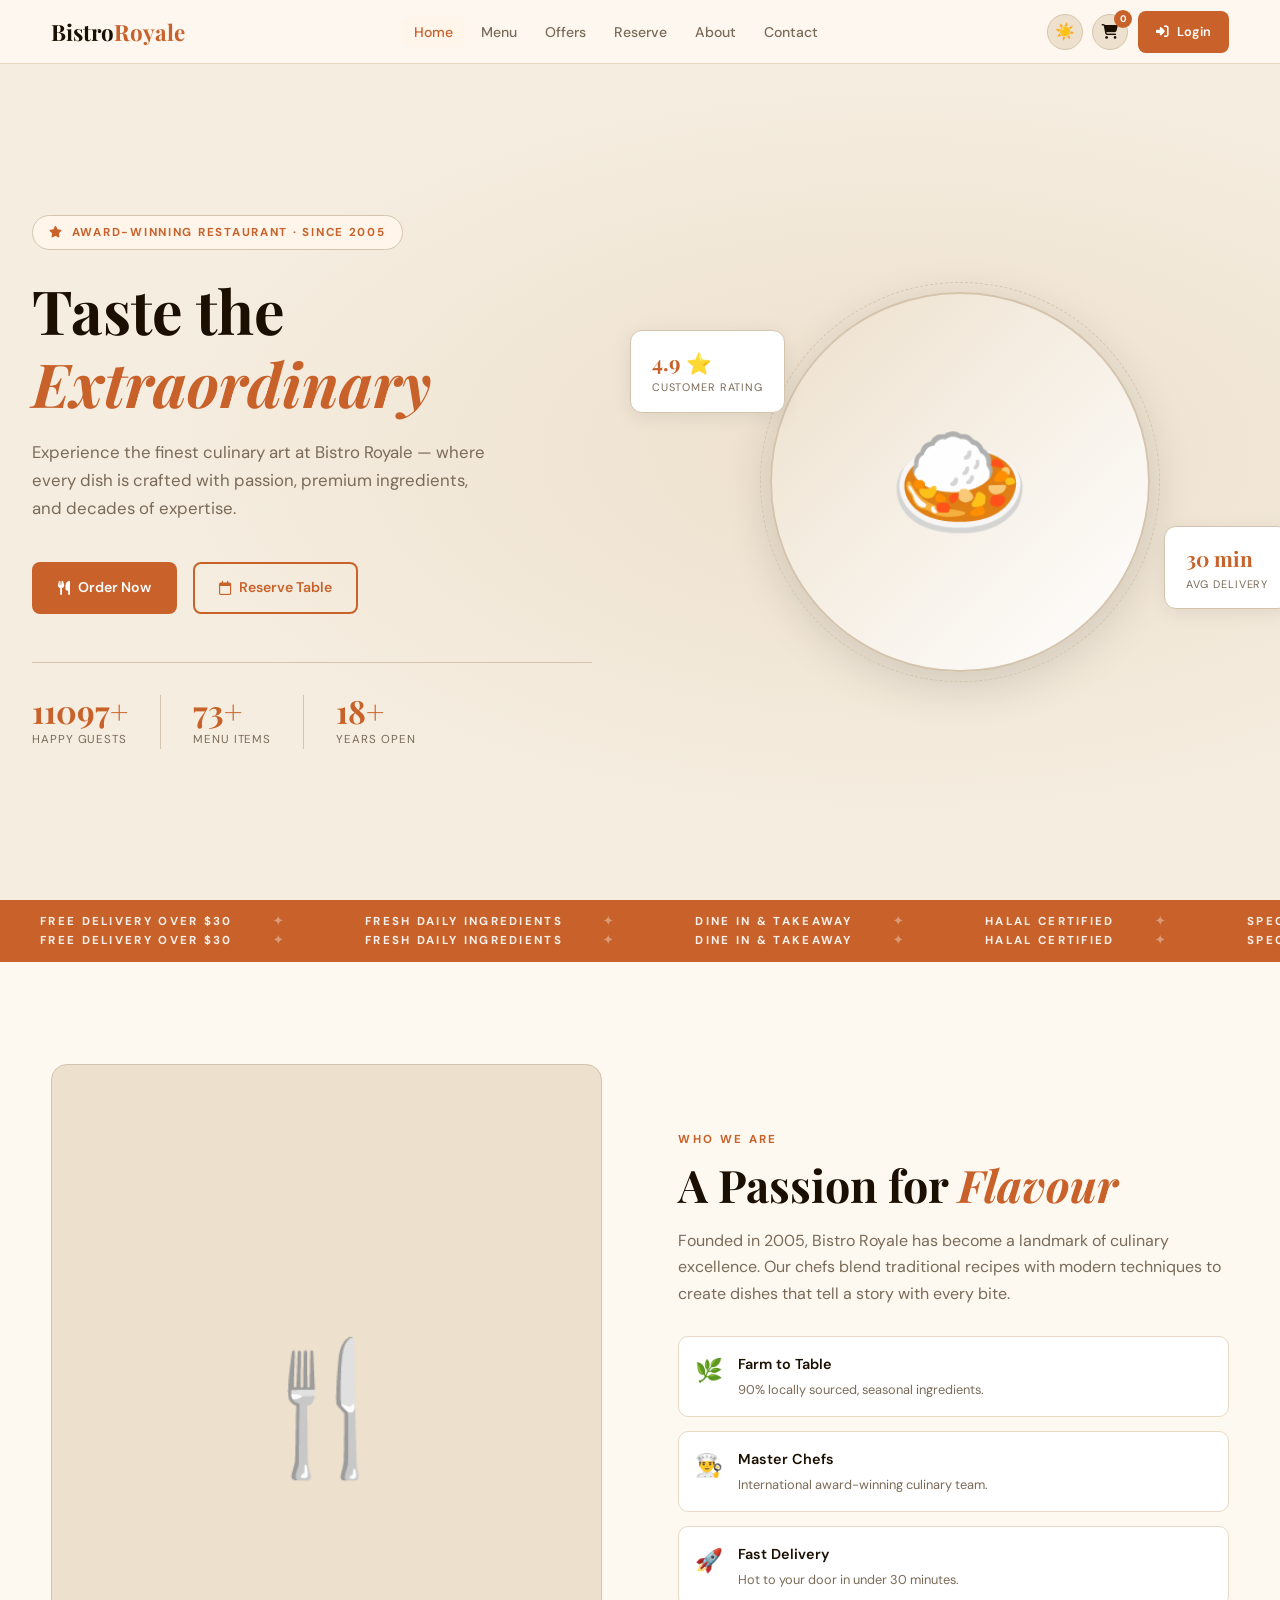
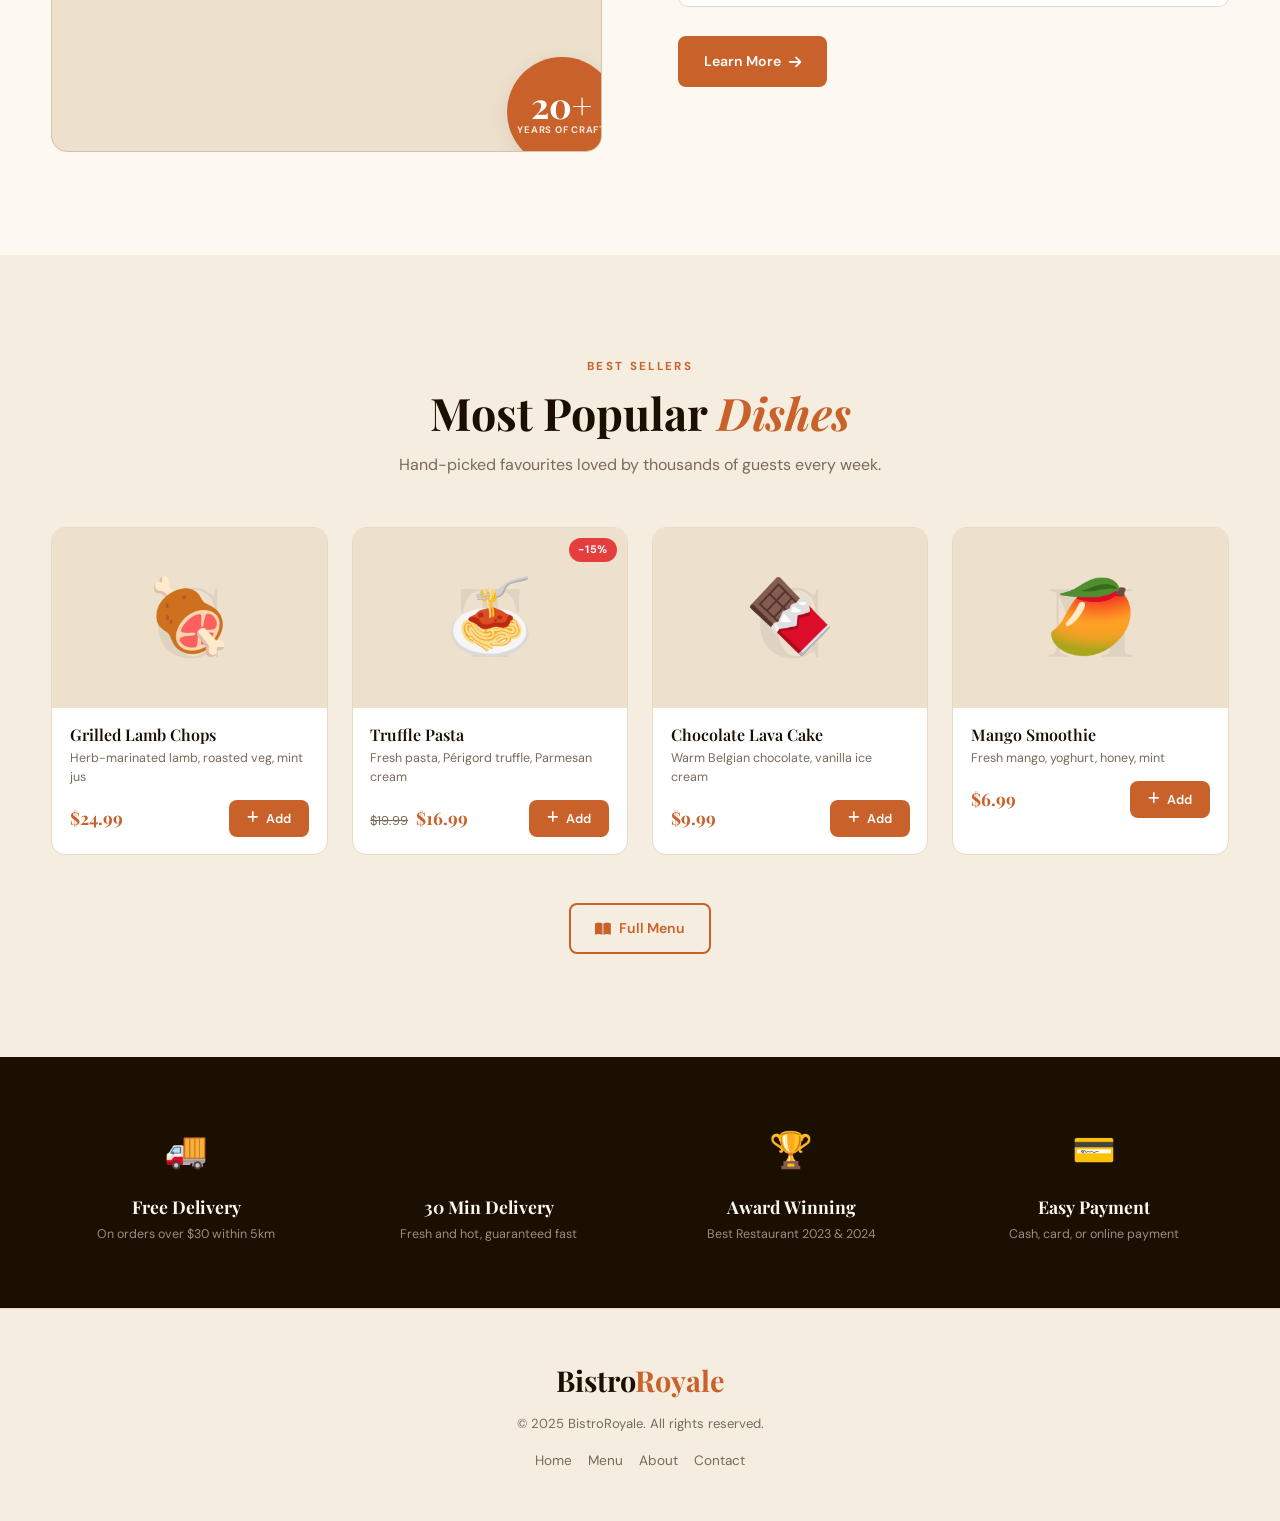
==== commit b06cbb25: "update changes" ====
--- a/index.html
+++ b/index.html
@@ -5,10 +5,266 @@
   <meta charset="UTF-8">
   <meta name="viewport" content="width=device-width,initial-scale=1">
   <title>Bistro Royale — Home</title>
-  <link rel="stylesheet" href="css/global.css">
+  <link rel="preconnect" href="https://fonts.googleapis.com">
+  <link href="https://fonts.googleapis.com/css2?family=Playfair+Display:ital,wght@0,400;0,700;1,400&family=DM+Sans:wght@300;400;500;600&display=swap" rel="stylesheet">
   <link rel="stylesheet" href="https://cdnjs.cloudflare.com/ajax/libs/font-awesome/6.5.0/css/all.min.css">
+
   <style>
-    /* ── HERO ── */
+    /* ── CSS VARIABLES ── */
+    :root {
+      --bg: #fdf8f0;
+      --bg2: #f5ede0;
+      --bg3: #ede0cc;
+      --card: #fff;
+      --text: #1a0f00;
+      --muted: #7a6a58;
+      --accent: #c8622a;
+      --gold: #d4a843;
+      --border: #e8d9c5;
+      --border2: #d4c4ad;
+      --badge: #fff5eb;
+      --shadow: 0 4px 20px rgba(0,0,0,.08);
+      --shadow-lg: 0 12px 48px rgba(0,0,0,.14);
+    }
+    [data-theme="dark"] {
+      --bg: #0f0a06;
+      --bg2: #1a1108;
+      --bg3: #241a0c;
+      --card: #1f1510;
+      --text: #fdf8f0;
+      --muted: #9a8a78;
+      --accent: #e07840;
+      --gold: #d4a843;
+      --border: #2e2218;
+      --border2: #3a2e22;
+      --badge: #1f1510;
+      --shadow: 0 4px 20px rgba(0,0,0,.3);
+      --shadow-lg: 0 12px 48px rgba(0,0,0,.5);
+    }
+
+    *, *::before, *::after { box-sizing: border-box; margin: 0; padding: 0; }
+
+    html { scroll-behavior: smooth; }
+
+    body {
+      font-family: 'DM Sans', sans-serif;
+      background: var(--bg);
+      color: var(--text);
+      line-height: 1.65;
+    }
+
+    h1,h2,h3,h4 { font-family: 'Playfair Display', serif; line-height: 1.2; }
+    h1 { font-size: clamp(2.2rem, 6vw, 3.8rem); }
+    h2 { font-size: clamp(1.8rem, 4vw, 2.8rem); }
+
+    a { color: inherit; text-decoration: none; }
+    img { max-width: 100%; display: block; }
+
+    .container { width: min(1200px, 92%); margin: 0 auto; }
+    .section { padding: clamp(3rem, 8vw, 7rem) 0; }
+    .text-center { text-align: center; }
+
+    .eyebrow {
+      font-size: .72rem;
+      font-weight: 700;
+      letter-spacing: .2em;
+      text-transform: uppercase;
+      color: var(--accent);
+      margin-bottom: .6rem;
+    }
+
+    /* ── BUTTONS ── */
+    .btn {
+      display: inline-flex;
+      align-items: center;
+      gap: 8px;
+      padding: 12px 24px;
+      border-radius: 8px;
+      font-family: 'DM Sans', sans-serif;
+      font-size: .88rem;
+      font-weight: 600;
+      cursor: pointer;
+      border: 2px solid transparent;
+      transition: all .2s;
+      white-space: nowrap;
+    }
+    .btn-primary { background: var(--accent); color: #fff; }
+    .btn-primary:hover { opacity: .88; transform: translateY(-1px); box-shadow: var(--shadow); }
+    .btn-outline { background: transparent; border-color: var(--accent); color: var(--accent); }
+    .btn-outline:hover { background: var(--accent); color: #fff; }
+    .btn-sm { padding: 8px 16px; font-size: .8rem; }
+
+    /* ── NAVBAR ── */
+    .navbar {
+      position: fixed;
+      top: 0; left: 0; right: 0;
+      z-index: 1000;
+      background: rgba(253,248,240,.92);
+      backdrop-filter: blur(14px);
+      border-bottom: 1px solid var(--border);
+      height: 64px;
+    }
+    [data-theme="dark"] .navbar { background: rgba(15,10,6,.92); }
+
+    .nav-inner {
+      display: flex;
+      align-items: center;
+      justify-content: space-between;
+      height: 64px;
+      width: min(1200px, 92%);
+      margin: 0 auto;
+      gap: 1rem;
+    }
+
+    .nav-logo {
+      font-family: 'Playfair Display', serif;
+      font-size: 1.4rem;
+      font-weight: 700;
+      color: var(--text);
+      white-space: nowrap;
+    }
+    .nav-logo span { color: var(--accent); }
+
+    .nav-links {
+      display: flex;
+      list-style: none;
+      gap: .25rem;
+    }
+    .nav-links a {
+      padding: 6px 12px;
+      border-radius: 6px;
+      font-size: .88rem;
+      font-weight: 500;
+      color: var(--muted);
+      transition: color .2s, background .2s;
+    }
+    .nav-links a:hover, .nav-links a.active { color: var(--accent); background: var(--badge); }
+
+    .nav-right {
+      display: flex;
+      align-items: center;
+      gap: .6rem;
+    }
+
+    .theme-toggle {
+      width: 36px; height: 36px;
+      border-radius: 50%;
+      background: var(--bg3);
+      border: 1px solid var(--border2);
+      cursor: pointer;
+      font-size: 1rem;
+      display: flex; align-items: center; justify-content: center;
+      transition: background .2s;
+    }
+    .theme-toggle::before { content: '☀️'; }
+    [data-theme="dark"] .theme-toggle::before { content: '🌙'; }
+
+    .cart-btn {
+      position: relative;
+      width: 36px; height: 36px;
+      display: flex; align-items: center; justify-content: center;
+      background: var(--bg3);
+      border-radius: 50%;
+      border: 1px solid var(--border2);
+      font-size: .9rem;
+      transition: background .2s;
+    }
+    .cart-btn:hover { background: var(--border2); }
+    .cart-count {
+      position: absolute;
+      top: -5px; right: -5px;
+      background: var(--accent);
+      color: #fff;
+      font-size: .6rem;
+      font-weight: 700;
+      min-width: 18px; height: 18px;
+      border-radius: 99px;
+      display: flex; align-items: center; justify-content: center;
+      padding: 0 4px;
+    }
+
+    .ham {
+      display: none;
+      flex-direction: column;
+      gap: 5px;
+      background: none;
+      border: none;
+      cursor: pointer;
+      padding: 6px;
+    }
+    .ham span { display: block; width: 22px; height: 2px; background: var(--text); border-radius: 2px; transition: .3s; }
+
+    /* ── MOBILE NAV ── */
+    .mob-nav {
+      display: none;
+      flex-direction: column;
+      position: fixed;
+      top: 64px; left: 0; right: 0;
+      background: var(--bg);
+      border-bottom: 1px solid var(--border);
+      z-index: 999;
+      padding: 1rem 1.5rem;
+      gap: .25rem;
+      transform: translateY(-110%);
+      transition: transform .3s;
+    }
+    .mob-nav.open { transform: translateY(0); display: flex; }
+    .mob-nav a {
+      padding: 10px 12px;
+      border-radius: 8px;
+      font-weight: 500;
+      font-size: .92rem;
+      transition: background .2s;
+    }
+    .mob-nav a:hover { background: var(--bg2); }
+
+    /* ── BADGES ── */
+    .badge { display: inline-block; padding: 3px 9px; border-radius: 99px; font-size: .68rem; font-weight: 700; letter-spacing: .06em; }
+    .badge-red { background: #e53e3e; color: #fff; }
+
+    /* ── FOOD CARD ── */
+    .food-card {
+      background: var(--card);
+      border: 1px solid var(--border);
+      border-radius: 14px;
+      overflow: hidden;
+      transition: box-shadow .25s, transform .25s, border-color .25s;
+    }
+    .food-card:hover { box-shadow: var(--shadow-lg); transform: translateY(-4px); border-color: var(--accent); }
+    .food-card-img {
+      height: 180px;
+      background: var(--bg3);
+      display: flex; align-items: center; justify-content: center;
+      position: relative;
+      overflow: hidden;
+    }
+    .bg-letter {
+      position: absolute;
+      font-family: 'Playfair Display', serif;
+      font-size: 6rem;
+      font-weight: 700;
+      color: rgba(0,0,0,.06);
+      user-select: none;
+    }
+    .food-card-body { padding: 1.1rem; }
+    .food-card-name { font-size: 1rem; font-weight: 600; margin-bottom: .3rem; font-family: 'Playfair Display', serif; }
+    .food-card-desc { font-size: .78rem; color: var(--muted); margin-bottom: .8rem; line-height: 1.5; }
+    .food-card-footer { display: flex; align-items: center; justify-content: space-between; }
+    .food-price { font-family: 'Playfair Display', serif; font-size: 1.1rem; font-weight: 700; color: var(--accent); }
+    .food-old-price { font-size: .8rem; color: var(--muted); text-decoration: line-through; margin-right: 4px; }
+
+    /* ── ANIMATIONS ── */
+    @keyframes fadeInUp { from { opacity:0; transform:translateY(24px); } to { opacity:1; transform:translateY(0); } }
+    @keyframes float { 0%,100%{transform:translateY(0)} 50%{transform:translateY(-12px)} }
+    @keyframes spin { from{transform:rotate(0deg)} to{transform:rotate(360deg)} }
+    @keyframes tickerMove { from{transform:translateX(0)} to{transform:translateX(-50%)} }
+
+    .fade-up { opacity:0; transform:translateY(28px); transition: opacity .6s, transform .6s; }
+    .fade-up.visible { opacity:1; transform:translateY(0); }
+
+    /* ─────────────────────────────────────────────
+       HERO
+    ───────────────────────────────────────────── */
     .hero {
       min-height: 100vh;
       display: grid;
@@ -17,20 +273,18 @@
       padding-top: 64px;
       background: var(--bg2);
       position: relative;
-      overflow: hidden
-    }
-
+      overflow: hidden;
+    }
     .hero::before {
       content: '';
-      position: absolute;
-      inset: 0;
-      background: radial-gradient(ellipse at 70% 50%, var(--bg3) 0%, transparent 60%)
+      position: absolute; inset: 0;
+      background: radial-gradient(ellipse at 70% 50%, var(--bg3) 0%, transparent 60%);
     }
 
     .hero-content {
-      padding: 4rem 3rem 4rem 2rem;
+      padding: clamp(2.5rem, 5vw, 5rem) clamp(1.5rem, 4vw, 3rem) clamp(2.5rem, 5vw, 5rem) clamp(1.2rem, 3vw, 2rem);
       position: relative;
-      z-index: 2
+      z-index: 2;
     }
 
     .hero-badge {
@@ -47,59 +301,51 @@
       padding: 7px 16px;
       border-radius: 99px;
       margin-bottom: 1.5rem;
-      animation: fadeInUp .6s both
-    }
-
-    .hero h1 {
-      margin-bottom: 1.2rem;
-      animation: fadeInUp .6s .15s both
-    }
-
-    .hero h1 em {
-      color: var(--accent);
-      font-style: italic;
-      display: block
-    }
+      animation: fadeInUp .6s both;
+    }
+
+    .hero h1 { margin-bottom: 1.2rem; animation: fadeInUp .6s .15s both; }
+    .hero h1 em { color: var(--accent); font-style: italic; display: block; }
 
     .hero-desc {
-      font-size: 1.05rem;
+      font-size: clamp(.95rem, 2vw, 1.05rem);
       max-width: 460px;
       margin-bottom: 2.5rem;
-      animation: fadeInUp .6s .3s both
+      color: var(--muted);
+      animation: fadeInUp .6s .3s both;
     }
 
     .hero-cta {
       display: flex;
       gap: 1rem;
       flex-wrap: wrap;
-      animation: fadeInUp .6s .45s both
+      animation: fadeInUp .6s .45s both;
     }
 
     .hero-stats {
       display: flex;
-      gap: 2rem;
+      gap: clamp(1rem, 3vw, 2rem);
+      flex-wrap: wrap;
       margin-top: 3rem;
       padding-top: 2rem;
       border-top: 1px solid var(--border2);
       animation: fadeInUp .6s .6s both;
-      flex-wrap: wrap
-    }
-
+    }
     .h-stat-num {
       font-family: 'Playfair Display', serif;
-      font-size: 2rem;
+      font-size: clamp(1.5rem, 4vw, 2rem);
       font-weight: 700;
       color: var(--accent);
-      line-height: 1
-    }
-
+      line-height: 1;
+    }
     .h-stat-label {
       font-size: .72rem;
       color: var(--muted);
       margin-top: 3px;
       text-transform: uppercase;
-      letter-spacing: .08em
-    }
+      letter-spacing: .08em;
+    }
+    .h-stat-divider { width: 1px; background: var(--border2); }
 
     .hero-visual {
       position: relative;
@@ -107,172 +353,96 @@
       align-items: center;
       justify-content: center;
       padding: 4rem 2rem;
-      z-index: 2
-    }
-
+      z-index: 2;
+    }
     .hero-circle {
-      width: 380px;
-      height: 380px;
+      width: clamp(260px, 30vw, 380px);
+      height: clamp(260px, 30vw, 380px);
       border-radius: 50%;
       background: linear-gradient(135deg, var(--bg3), var(--card));
       border: 2px solid var(--border2);
-      display: flex;
-      align-items: center;
-      justify-content: center;
-      font-size: 9rem;
+      display: flex; align-items: center; justify-content: center;
+      font-size: clamp(5rem, 9vw, 9rem);
       animation: float 4s ease-in-out infinite;
       position: relative;
-      box-shadow: var(--shadow-lg)
-    }
-
+      box-shadow: var(--shadow-lg);
+    }
     .hero-circle::before {
       content: '';
-      position: absolute;
-      inset: -12px;
+      position: absolute; inset: -12px;
       border-radius: 50%;
       border: 1px dashed var(--border2);
-      animation: spin 20s linear infinite
-    }
-
+      animation: spin 20s linear infinite;
+    }
     .hero-float {
       position: absolute;
       background: var(--card);
       border: 1px solid var(--border2);
       border-radius: 12px;
-      padding: 1rem 1.4rem;
+      padding: .9rem 1.3rem;
       box-shadow: var(--shadow);
-      font-size: .8rem
-    }
-
-    .hero-float.f1 {
-      top: 20%;
-      left: -10px;
-      animation: float 3.5s .5s ease-in-out infinite
-    }
-
-    .hero-float.f2 {
-      bottom: 25%;
-      right: -10px;
-      animation: float 4s 1s ease-in-out infinite
-    }
-
-    .hero-float .fl-val {
-      font-family: 'Playfair Display', serif;
-      font-size: 1.3rem;
-      font-weight: 700;
-      color: var(--accent)
-    }
-
-    .hero-float .fl-label {
-      font-size: .68rem;
-      color: var(--muted);
-      text-transform: uppercase;
-      letter-spacing: .08em
-    }
+      font-size: .8rem;
+    }
+    .hero-float.f1 { top: 20%; left: -10px; animation: float 3.5s .5s ease-in-out infinite; }
+    .hero-float.f2 { bottom: 25%; right: -10px; animation: float 4s 1s ease-in-out infinite; }
+    .hero-float .fl-val { font-family: 'Playfair Display', serif; font-size: 1.3rem; font-weight: 700; color: var(--accent); }
+    .hero-float .fl-label { font-size: .68rem; color: var(--muted); text-transform: uppercase; letter-spacing: .08em; }
 
     /* ── TICKER ── */
-    .ticker {
-      background: var(--accent);
-      padding: 12px 0;
-      overflow: hidden
-    }
-
-    [data-theme="dark"] .ticker {
-      background: var(--gold)
-    }
-
+    .ticker { background: var(--accent); padding: 12px 0; overflow: hidden; }
+    [data-theme="dark"] .ticker { background: var(--gold); }
     .ticker-track {
       display: flex;
       white-space: nowrap;
-      animation: tickerMove 25s linear infinite
-    }
-
+      animation: tickerMove 25s linear infinite;
+    }
     .ticker-track span {
       font-size: .72rem;
       font-weight: 700;
       letter-spacing: .2em;
       text-transform: uppercase;
-      color: rgba(255, 255, 255, .9);
-      padding: 0 2.5rem
-    }
-
-    .ticker-track span::after {
-      content: '✦';
-      margin-left: 2.5rem;
-      opacity: .4
-    }
-
-    @keyframes tickerMove {
-      from {
-        transform: translateX(0)
-      }
-
-      to {
-        transform: translateX(-50%)
-      }
-    }
+      color: rgba(255,255,255,.9);
+      padding: 0 2.5rem;
+    }
+    .ticker-track span::after { content: '✦'; margin-left: 2.5rem; opacity: .4; }
 
     /* ── ABOUT STRIP ── */
-    .about-strip {
-      background: var(--bg);
+    .about-strip { background: var(--bg); }
+    .about-grid {
       display: grid;
       grid-template-columns: 1fr 1fr;
-      gap: 5rem;
-      align-items: center
-    }
-
+      gap: clamp(2rem, 6vw, 5rem);
+      align-items: center;
+    }
     .about-img-wrap {
       position: relative;
       border-radius: 16px;
-      overflow: hidden;
+      overflow: visible;
       aspect-ratio: 4/5;
       background: var(--bg3);
       border: 1px solid var(--border2);
-      display: flex;
-      align-items: center;
-      justify-content: center;
-      font-size: 8rem
-    }
-
+      display: flex; align-items: center; justify-content: center;
+      font-size: clamp(5rem, 10vw, 8rem);
+      border-radius: 16px;
+      overflow: hidden;
+    }
     .about-badge {
       position: absolute;
-      bottom: -16px;
-      right: -16px;
+      bottom: -16px; right: -16px;
       background: var(--accent);
       color: #fff;
-      width: 110px;
-      height: 110px;
+      width: 110px; height: 110px;
       border-radius: 50%;
-      display: flex;
-      flex-direction: column;
-      align-items: center;
-      justify-content: center;
+      display: flex; flex-direction: column;
+      align-items: center; justify-content: center;
       text-align: center;
-      box-shadow: var(--shadow)
-    }
-
-    .about-badge-num {
-      font-family: 'Playfair Display', serif;
-      font-size: 2.2rem;
-      font-weight: 700;
-      line-height: 1
-    }
-
-    .about-badge-txt {
-      font-size: .6rem;
-      font-weight: 700;
-      letter-spacing: .08em;
-      text-transform: uppercase;
-      opacity: .85
-    }
-
-    .about-features {
-      display: flex;
-      flex-direction: column;
-      gap: .9rem;
-      margin: 1.8rem 0
-    }
-
+      box-shadow: var(--shadow);
+      z-index: 2;
+    }
+    .about-badge-num { font-family: 'Playfair Display', serif; font-size: 2.2rem; font-weight: 700; line-height: 1; }
+    .about-badge-txt { font-size: .6rem; font-weight: 700; letter-spacing: .08em; text-transform: uppercase; opacity: .85; }
+
+    .about-features { display: flex; flex-direction: column; gap: .9rem; margin: 1.8rem 0; }
     .about-feat {
       display: flex;
       gap: .9rem;
@@ -281,121 +451,132 @@
       background: var(--card);
       border: 1px solid var(--border);
       border-radius: 10px;
-      transition: border-color .2s
-    }
-
-    .about-feat:hover {
-      border-color: var(--accent)
-    }
-
-    .af-icon {
-      font-size: 1.4rem;
-      flex-shrink: 0
-    }
-
-    .af-title {
-      font-weight: 600;
-      font-size: .9rem;
-      margin-bottom: 2px
-    }
-
-    .af-desc {
-      font-size: .8rem
-    }
+      transition: border-color .2s;
+    }
+    .about-feat:hover { border-color: var(--accent); }
+    .af-icon { font-size: 1.4rem; flex-shrink: 0; }
+    .af-title { font-weight: 600; font-size: .9rem; margin-bottom: 2px; }
+    .af-desc { font-size: .8rem; color: var(--muted); }
 
     /* ── POPULAR ── */
-    .popular {
-      background: var(--bg2)
-    }
-
+    .popular { background: var(--bg2); }
     .pop-grid {
       display: grid;
       grid-template-columns: repeat(4, 1fr);
-      gap: 1.5rem
-    }
-
-    @media(max-width:1024px) {
-      .pop-grid {
-        grid-template-columns: repeat(2, 1fr)
-      }
-    }
-
-    @media(max-width:600px) {
-      .pop-grid {
-        grid-template-columns: 1fr
-      }
+      gap: 1.5rem;
     }
 
     /* ── FEATURES BAR ── */
-    .features-bar {
-      background: var(--text);
-      padding: 60px 0
-    }
-
-    [data-theme="dark"] .features-bar {
-      background: var(--accent)
-    }
-
+    .features-bar { background: var(--text); padding: clamp(2.5rem, 6vw, 4rem) 0; }
+    [data-theme="dark"] .features-bar { background: var(--accent); }
     .fb-inner {
       display: grid;
       grid-template-columns: repeat(4, 1fr);
       gap: 2rem;
-      text-align: center
-    }
-
-    .fb-icon {
-      font-size: 2.2rem;
-      margin-bottom: .8rem
-    }
-
+      text-align: center;
+    }
+    .fb-icon { font-size: 2.2rem; margin-bottom: .8rem; }
     .fb-title {
       font-family: 'Playfair Display', serif;
-      font-size: 1.1rem;
-      font-weight: 700;
+      font-size: 1.1rem; font-weight: 700;
       color: var(--bg);
-      margin-bottom: .3rem
-    }
-
-    [data-theme="dark"] .fb-title {
-      color: var(--bg)
-    }
-
-    .fb-desc {
-      font-size: .78rem;
-      color: rgba(253, 248, 240, .55);
-      line-height: 1.5
-    }
-
-    [data-theme="dark"] .fb-desc {
-      color: rgba(15, 10, 6, .55)
-    }
-
-    @media(max-width:768px) {
-      .fb-inner {
-        grid-template-columns: repeat(2, 1fr)
+      margin-bottom: .3rem;
+    }
+    [data-theme="dark"] .fb-title { color: var(--bg); }
+    .fb-desc { font-size: .78rem; color: rgba(253,248,240,.55); line-height: 1.5; }
+    [data-theme="dark"] .fb-desc { color: rgba(15,10,6,.55); }
+
+    /* ─────────────────────────────────────────────
+       RESPONSIVE BREAKPOINTS
+    ───────────────────────────────────────────── */
+
+    /* Tablet landscape: 1024px */
+    @media (max-width: 1024px) {
+      .pop-grid { grid-template-columns: repeat(2, 1fr); }
+      .fb-inner { grid-template-columns: repeat(2, 1fr); gap: 1.5rem; }
+      .nav-links { display: none; }
+      .ham { display: flex; }
+    }
+
+    /* Tablet portrait: 900px */
+    @media (max-width: 900px) {
+      .hero {
+        grid-template-columns: 1fr;
+        min-height: auto;
+        padding-bottom: 3rem;
       }
-    }
-
-    /* ── HERO RESPONSIVE ── */
-    @media(max-width:900px) {
-      .hero {
-        grid-template-columns: 1fr
+      .hero-visual { display: none; }
+      .hero-content {
+        padding: clamp(2rem, 5vw, 4rem) clamp(1.2rem, 4vw, 2rem);
+        text-align: center;
       }
-
-      .hero-visual {
-        display: none
-      }
-
-      .hero-content {
-        padding: 3rem 1.5rem
-      }
-    }
-
-    @media(max-width:768px) {
-      .about-strip {
-        grid-template-columns: 1fr
-      }
-    }
+      .hero h1 em { display: inline; }
+      .hero-desc { margin-left: auto; margin-right: auto; }
+      .hero-cta { justify-content: center; }
+      .hero-stats { justify-content: center; }
+      .about-grid { grid-template-columns: 1fr; }
+      .about-img-wrap { max-width: 420px; margin: 0 auto; aspect-ratio: 3/2; }
+      .about-badge { bottom: -12px; right: 20px; width: 90px; height: 90px; }
+      .about-badge-num { font-size: 1.8rem; }
+    }
+
+    /* Mobile: 640px */
+    @media (max-width: 640px) {
+      .pop-grid { grid-template-columns: 1fr; }
+      .fb-inner { grid-template-columns: 1fr 1fr; }
+      .hero-stats { gap: 1rem; }
+      .h-stat-divider { display: none; }
+      .hero-cta .btn { flex: 1; justify-content: center; min-width: 140px; }
+      .about-img-wrap { aspect-ratio: 4/3; }
+    }
+
+    /* Small mobile: 400px */
+    @media (max-width: 400px) {
+      .fb-inner { grid-template-columns: 1fr; }
+      .hero-cta { flex-direction: column; }
+      .hero-cta .btn { width: 100%; }
+    }
+
+    /* ── FOOTER ── */
+    .footer {
+      background: var(--bg2);
+      border-top: 1px solid var(--border);
+      padding: clamp(2rem, 5vw, 3rem) 0;
+      text-align: center;
+    }
+    .footer-logo { font-family: 'Playfair Display', serif; font-size: 1.8rem; font-weight: 700; margin-bottom: .5rem; }
+    .footer-logo span { color: var(--accent); }
+    .footer-copy { font-size: .82rem; color: var(--muted); }
+    .footer-links {
+      display: flex;
+      justify-content: center;
+      flex-wrap: wrap;
+      gap: 1rem;
+      margin-top: 1rem;
+    }
+    .footer-links a { font-size: .85rem; color: var(--muted); transition: color .2s; }
+    .footer-links a:hover { color: var(--accent); }
+
+    /* ── BACK TO TOP ── */
+    #btt {
+      position: fixed;
+      bottom: 1.5rem; right: 1.5rem;
+      width: 44px; height: 44px;
+      border-radius: 50%;
+      background: var(--accent);
+      color: #fff;
+      border: none;
+      cursor: pointer;
+      font-size: 1rem;
+      display: flex; align-items: center; justify-content: center;
+      box-shadow: var(--shadow);
+      opacity: 0;
+      pointer-events: none;
+      transition: opacity .3s, transform .3s;
+      z-index: 900;
+    }
+    #btt.show { opacity: 1; pointer-events: auto; }
+    #btt:hover { transform: translateY(-3px); }
   </style>
 </head>
 
@@ -414,26 +595,24 @@
         <li><a href="contact.html">Contact</a></li>
       </ul>
       <div class="nav-right">
-        <button class="theme-toggle" aria-label="Toggle theme"></button>
-        <a href="cart.html" class="cart-btn"><i class="fa-solid fa-cart-shopping"></i><span
-            class="cart-count">0</span></a>
-        <a href="login.html" class="btn btn-primary btn-sm nav-login-btn"><i class="fa-solid fa-right-to-bracket"></i>
-          Login</a>
-        <a href="profile.html" class="btn btn-outline btn-sm nav-profile-btn"
-          style="display:none;align-items:center;gap:6px">
-          <i class="fa-solid fa-circle-user"></i><span class="nav-user-name"></span>
-        </a>
+        <button class="theme-toggle" id="themeToggle" aria-label="Toggle theme"></button>
+        <a href="cart.html" class="cart-btn"><i class="fa-solid fa-cart-shopping"></i><span class="cart-count">0</span></a>
+        <a href="login.html" class="btn btn-primary btn-sm nav-login-btn"><i class="fa-solid fa-right-to-bracket"></i> Login</a>
         <button class="ham" id="ham" aria-label="Menu"><span></span><span></span><span></span></button>
       </div>
     </div>
   </nav>
+
+  <!-- MOBILE NAV -->
   <nav class="mob-nav" id="mob-nav">
-    <a href="index.html">🏠 Home</a><a href="menu.html">🍽 Menu</a>
-    <a href="offers.html">🎁 Offers</a><a href="reservation.html">📅 Reserve</a>
-    <a href="about.html">ℹ️ About</a><a href="contact.html">📞 Contact</a>
+    <a href="index.html">🏠 Home</a>
+    <a href="menu.html">🍽 Menu</a>
+    <a href="offers.html">🎁 Offers</a>
+    <a href="reservation.html">📅 Reserve</a>
+    <a href="about.html">ℹ️ About</a>
+    <a href="contact.html">📞 Contact</a>
     <a href="cart.html">🛒 Cart</a>
-    <a href="profile.html" class="nav-profile-btn" style="display:none">👤 Profile</a>
-    <a href="login.html" class="nav-login-btn">🔑 Login</a><a href="login.html">👤 Login</a>
+    <a href="login.html">🔑 Login</a>
   </nav>
 
   <main>
@@ -456,18 +635,19 @@
             <div class="h-stat-num" id="cnt1">0</div>
             <div class="h-stat-label">Happy Guests</div>
           </div>
-          <div style="width:1px;background:var(--border2)"></div>
+          <div class="h-stat-divider"></div>
           <div>
             <div class="h-stat-num" id="cnt2">0</div>
             <div class="h-stat-label">Menu Items</div>
           </div>
-          <div style="width:1px;background:var(--border2)"></div>
+          <div class="h-stat-divider"></div>
           <div>
             <div class="h-stat-num" id="cnt3">0</div>
             <div class="h-stat-label">Years Open</div>
           </div>
         </div>
       </div>
+
       <div class="hero-visual">
         <div class="hero-circle">🍛</div>
         <div class="hero-float f1">
@@ -485,7 +665,7 @@
     <div class="ticker" aria-hidden="true">
       <div class="ticker-track" id="ticker">
         <span>Free Delivery Over $30</span><span>Fresh Daily Ingredients</span>
-        <span>Dine In & Takeaway</span><span>Halal Certified</span>
+        <span>Dine In &amp; Takeaway</span><span>Halal Certified</span>
         <span>Special Offers Daily</span><span>Family Friendly</span>
         <span>Reservations Open</span><span>5-Star Rated</span>
       </div>
@@ -493,48 +673,50 @@
 
     <!-- ABOUT STRIP -->
     <section class="about-strip section">
-      <div class="container" style="display:grid;grid-template-columns:1fr 1fr;gap:5rem;align-items:center">
-        <div class="fade-up">
-          <div class="about-img-wrap">
-            🍴
-            <div class="about-badge">
-              <span class="about-badge-num">20+</span>
-              <span class="about-badge-txt">Years of Craft</span>
-            </div>
-          </div>
-        </div>
-        <div class="fade-up">
-          <p class="eyebrow">Who We Are</p>
-          <h2>A Passion for <em style="font-style:italic;color:var(--accent)">Flavour</em></h2>
-          <p style="margin:1rem 0">
-            Founded in 2005, Bistro Royale has become a landmark of culinary excellence.
-            Our chefs blend traditional recipes with modern techniques to create dishes that
-            tell a story with every bite.
-          </p>
-          <div class="about-features">
-            <div class="about-feat fade-up">
-              <span class="af-icon">🌿</span>
-              <div>
-                <div class="af-title">Farm to Table</div>
-                <p class="af-desc">90% locally sourced, seasonal ingredients.</p>
+      <div class="container">
+        <div class="about-grid">
+          <div class="fade-up">
+            <div class="about-img-wrap">
+              🍴
+              <div class="about-badge">
+                <span class="about-badge-num">20+</span>
+                <span class="about-badge-txt">Years of Craft</span>
               </div>
             </div>
-            <div class="about-feat fade-up">
-              <span class="af-icon">👨‍🍳</span>
-              <div>
-                <div class="af-title">Master Chefs</div>
-                <p class="af-desc">International award-winning culinary team.</p>
+          </div>
+          <div class="fade-up">
+            <p class="eyebrow">Who We Are</p>
+            <h2>A Passion for <em style="font-style:italic;color:var(--accent)">Flavour</em></h2>
+            <p style="margin:1rem 0;color:var(--muted)">
+              Founded in 2005, Bistro Royale has become a landmark of culinary excellence.
+              Our chefs blend traditional recipes with modern techniques to create dishes that
+              tell a story with every bite.
+            </p>
+            <div class="about-features">
+              <div class="about-feat fade-up">
+                <span class="af-icon">🌿</span>
+                <div>
+                  <div class="af-title">Farm to Table</div>
+                  <p class="af-desc">90% locally sourced, seasonal ingredients.</p>
+                </div>
+              </div>
+              <div class="about-feat fade-up">
+                <span class="af-icon">👨‍🍳</span>
+                <div>
+                  <div class="af-title">Master Chefs</div>
+                  <p class="af-desc">International award-winning culinary team.</p>
+                </div>
+              </div>
+              <div class="about-feat fade-up">
+                <span class="af-icon">🚀</span>
+                <div>
+                  <div class="af-title">Fast Delivery</div>
+                  <p class="af-desc">Hot to your door in under 30 minutes.</p>
+                </div>
               </div>
             </div>
-            <div class="about-feat fade-up">
-              <span class="af-icon">🚀</span>
-              <div>
-                <div class="af-title">Fast Delivery</div>
-                <p class="af-desc">Hot to your door in under 30 minutes.</p>
-              </div>
-            </div>
-          </div>
-          <a href="about.html" class="btn btn-primary">Learn More <i class="fa-solid fa-arrow-right"></i></a>
+            <a href="about.html" class="btn btn-primary">Learn More <i class="fa-solid fa-arrow-right"></i></a>
+          </div>
         </div>
       </div>
     </section>
@@ -545,8 +727,7 @@
         <header class="text-center" style="margin-bottom:3rem">
           <p class="eyebrow">Best Sellers</p>
           <h2>Most Popular <em style="font-style:italic;color:var(--accent)">Dishes</em></h2>
-          <p style="max-width:500px;margin:.8rem auto 0">Hand-picked favourites loved by thousands of guests every week.
-          </p>
+          <p style="max-width:500px;margin:.8rem auto 0;color:var(--muted)">Hand-picked favourites loved by thousands of guests every week.</p>
         </header>
         <div class="pop-grid" id="pop-grid"></div>
         <div class="text-center" style="margin-top:3rem">
@@ -572,7 +753,7 @@
           <div class="fade-up">
             <div class="fb-icon">🏆</div>
             <div class="fb-title">Award Winning</div>
-            <div class="fb-desc">Best Restaurant 2023 & 2024</div>
+            <div class="fb-desc">Best Restaurant 2023 &amp; 2024</div>
           </div>
           <div class="fade-up">
             <div class="fb-icon">💳</div>
@@ -585,28 +766,60 @@
 
   </main>
 
-  <footer style="background:var(--bg2);border-top:1px solid var(--border);padding:40px 0;text-align:center">
+  <!-- FOOTER -->
+  <footer class="footer">
     <div class="container">
-      <p class="nav-logo" style="font-size:1.8rem;margin-bottom:.5rem">Bistro<span
-          style="color:var(--accent)">Royale</span></p>
-      <p style="font-size:.82rem;color:var(--muted)">© 2025 BistroRoyale. All rights reserved.</p>
-      <div style="display:flex;justify-content:center;gap:1.5rem;margin-top:1rem">
-        <a href="index.html">Home</a><a href="menu.html">Menu</a><a href="about.html">About</a><a
-          href="contact.html">Contact</a>
+      <p class="footer-logo">Bistro<span>Royale</span></p>
+      <p class="footer-copy">© 2025 BistroRoyale. All rights reserved.</p>
+      <div class="footer-links">
+        <a href="index.html">Home</a>
+        <a href="menu.html">Menu</a>
+        <a href="about.html">About</a>
+        <a href="contact.html">Contact</a>
       </div>
     </div>
   </footer>
 
   <button id="btt" aria-label="Back to top"><i class="fa-solid fa-chevron-up"></i></button>
 
-  <script src="js/global.js"></script>
   <script>
-    // Popular dishes data
+    /* ── THEME ── */
+    const root = document.documentElement;
+    const saved = localStorage.getItem('theme') || 'light';
+    root.setAttribute('data-theme', saved);
+    document.getElementById('themeToggle').addEventListener('click', () => {
+      const next = root.getAttribute('data-theme') === 'dark' ? 'light' : 'dark';
+      root.setAttribute('data-theme', next);
+      localStorage.setItem('theme', next);
+    });
+
+    /* ── HAMBURGER ── */
+    const ham = document.getElementById('ham');
+    const mobNav = document.getElementById('mob-nav');
+    ham.addEventListener('click', () => mobNav.classList.toggle('open'));
+    document.addEventListener('click', e => {
+      if (!ham.contains(e.target) && !mobNav.contains(e.target)) mobNav.classList.remove('open');
+    });
+
+    /* ── BACK TO TOP ── */
+    const btt = document.getElementById('btt');
+    window.addEventListener('scroll', () => btt.classList.toggle('show', scrollY > 300), {passive:true});
+    btt.addEventListener('click', () => window.scrollTo({top:0, behavior:'smooth'}));
+
+    /* ── FADE-UP OBSERVER ── */
+    function initFadeUp() {
+      const obs = new IntersectionObserver(entries => {
+        entries.forEach(e => { if (e.isIntersecting) { e.target.classList.add('visible'); obs.unobserve(e.target); } });
+      }, { threshold: 0.12 });
+      document.querySelectorAll('.fade-up').forEach(el => obs.observe(el));
+    }
+
+    /* ── POPULAR DISHES ── */
     const POPULAR = [
-      { id: 1, name: 'Grilled Lamb Chops', desc: 'Herb-marinated lamb, roasted veg, mint jus', price: 24.99, emoji: '🍖', cat: 'mains' },
-      { id: 2, name: 'Truffle Pasta', desc: 'Fresh pasta, Périgord truffle, Parmesan cream', price: 19.99, emoji: '🍝', cat: 'mains', discount: 15 },
-      { id: 3, name: 'Chocolate Lava Cake', desc: 'Warm Belgian chocolate, vanilla ice cream', price: 9.99, emoji: '🍫', cat: 'desserts' },
-      { id: 4, name: 'Mango Smoothie', desc: 'Fresh mango, yoghurt, honey, mint', price: 6.99, emoji: '🥭', cat: 'drinks' },
+      { id:1, name:'Grilled Lamb Chops', desc:'Herb-marinated lamb, roasted veg, mint jus', price:24.99, emoji:'🍖', cat:'mains' },
+      { id:2, name:'Truffle Pasta', desc:'Fresh pasta, Périgord truffle, Parmesan cream', price:19.99, emoji:'🍝', cat:'mains', discount:15 },
+      { id:3, name:'Chocolate Lava Cake', desc:'Warm Belgian chocolate, vanilla ice cream', price:9.99, emoji:'🍫', cat:'desserts' },
+      { id:4, name:'Mango Smoothie', desc:'Fresh mango, yoghurt, honey, mint', price:6.99, emoji:'🥭', cat:'drinks' },
     ];
 
     function renderPopular() {
@@ -614,38 +827,42 @@
       grid.innerHTML = POPULAR.map(item => {
         const discPrice = item.discount ? (item.price * (1 - item.discount / 100)).toFixed(2) : null;
         return `<article class="food-card fade-up">
-      <div class="food-card-img">
-        <span class="bg-letter">${item.name[0]}</span>
-        <span style="position:relative;z-index:1;font-size:4.5rem">${item.emoji}</span>
-        ${item.discount ? `<span class="badge badge-red" style="position:absolute;top:10px;right:10px">-${item.discount}%</span>` : ''}
-      </div>
-      <div class="food-card-body">
-        <h4 class="food-card-name">${item.name}</h4>
-        <p class="food-card-desc">${item.desc}</p>
-        <div class="food-card-footer">
-          <div>
-            ${item.discount ? `<span class="food-old-price">$${item.price}</span>` : ''}
-            <span class="food-price">$${discPrice || item.price}</span>
-          </div>
-          <button class="btn btn-primary btn-sm" onclick="addToCart(${item.id})">
-            <i class="fa-solid fa-plus"></i> Add
-          </button>
-        </div>
-      </div>
-    </article>`;
+          <div class="food-card-img">
+            <span class="bg-letter">${item.name[0]}</span>
+            <span style="position:relative;z-index:1;font-size:4.5rem">${item.emoji}</span>
+            ${item.discount ? `<span class="badge badge-red" style="position:absolute;top:10px;right:10px">-${item.discount}%</span>` : ''}
+          </div>
+          <div class="food-card-body">
+            <h4 class="food-card-name">${item.name}</h4>
+            <p class="food-card-desc">${item.desc}</p>
+            <div class="food-card-footer">
+              <div>
+                ${item.discount ? `<span class="food-old-price">$${item.price}</span>` : ''}
+                <span class="food-price">$${discPrice || item.price}</span>
+              </div>
+              <button class="btn btn-primary btn-sm" onclick="addToCart(${item.id})">
+                <i class="fa-solid fa-plus"></i> Add
+              </button>
+            </div>
+          </div>
+        </article>`;
       }).join('');
       initFadeUp();
     }
 
     function addToCart(id) {
       const item = POPULAR.find(i => i.id === id);
-      if (item) {
-        const price = item.discount ? +(item.price * (1 - item.discount / 100)).toFixed(2) : item.price;
-        Cart.add({ ...item, price });
-      }
-    }
-
-    // Animated counters
+      if (!item) return;
+      const cart = JSON.parse(localStorage.getItem('br_cart') || '[]');
+      const existing = cart.find(c => c.id === id);
+      if (existing) existing.qty = (existing.qty || 1) + 1;
+      else cart.push({ ...item, qty: 1 });
+      localStorage.setItem('br_cart', JSON.stringify(cart));
+      const count = cart.reduce((s, c) => s + (c.qty || 1), 0);
+      document.querySelector('.cart-count').textContent = count;
+    }
+
+    /* ── COUNTERS ── */
     function countUp(el, target, suffix = '') {
       const dur = 2000, start = performance.now();
       const run = now => {
@@ -660,8 +877,7 @@
       if (counted) return;
       const el = document.getElementById('cnt1');
       if (!el) return;
-      const r = el.getBoundingClientRect();
-      if (r.top < innerHeight) {
+      if (el.getBoundingClientRect().top < innerHeight) {
         counted = true;
         countUp(document.getElementById('cnt1'), 12000, '+');
         countUp(document.getElementById('cnt2'), 80, '+');
@@ -669,12 +885,13 @@
       }
     }, { passive: true });
 
-    // Ticker clone
+    /* ── TICKER CLONE ── */
     const t = document.getElementById('ticker');
     if (t) t.parentNode.appendChild(t.cloneNode(true));
 
+    /* ── INIT ── */
     renderPopular();
+    initFadeUp();
   </script>
 </body>
-
 </html>
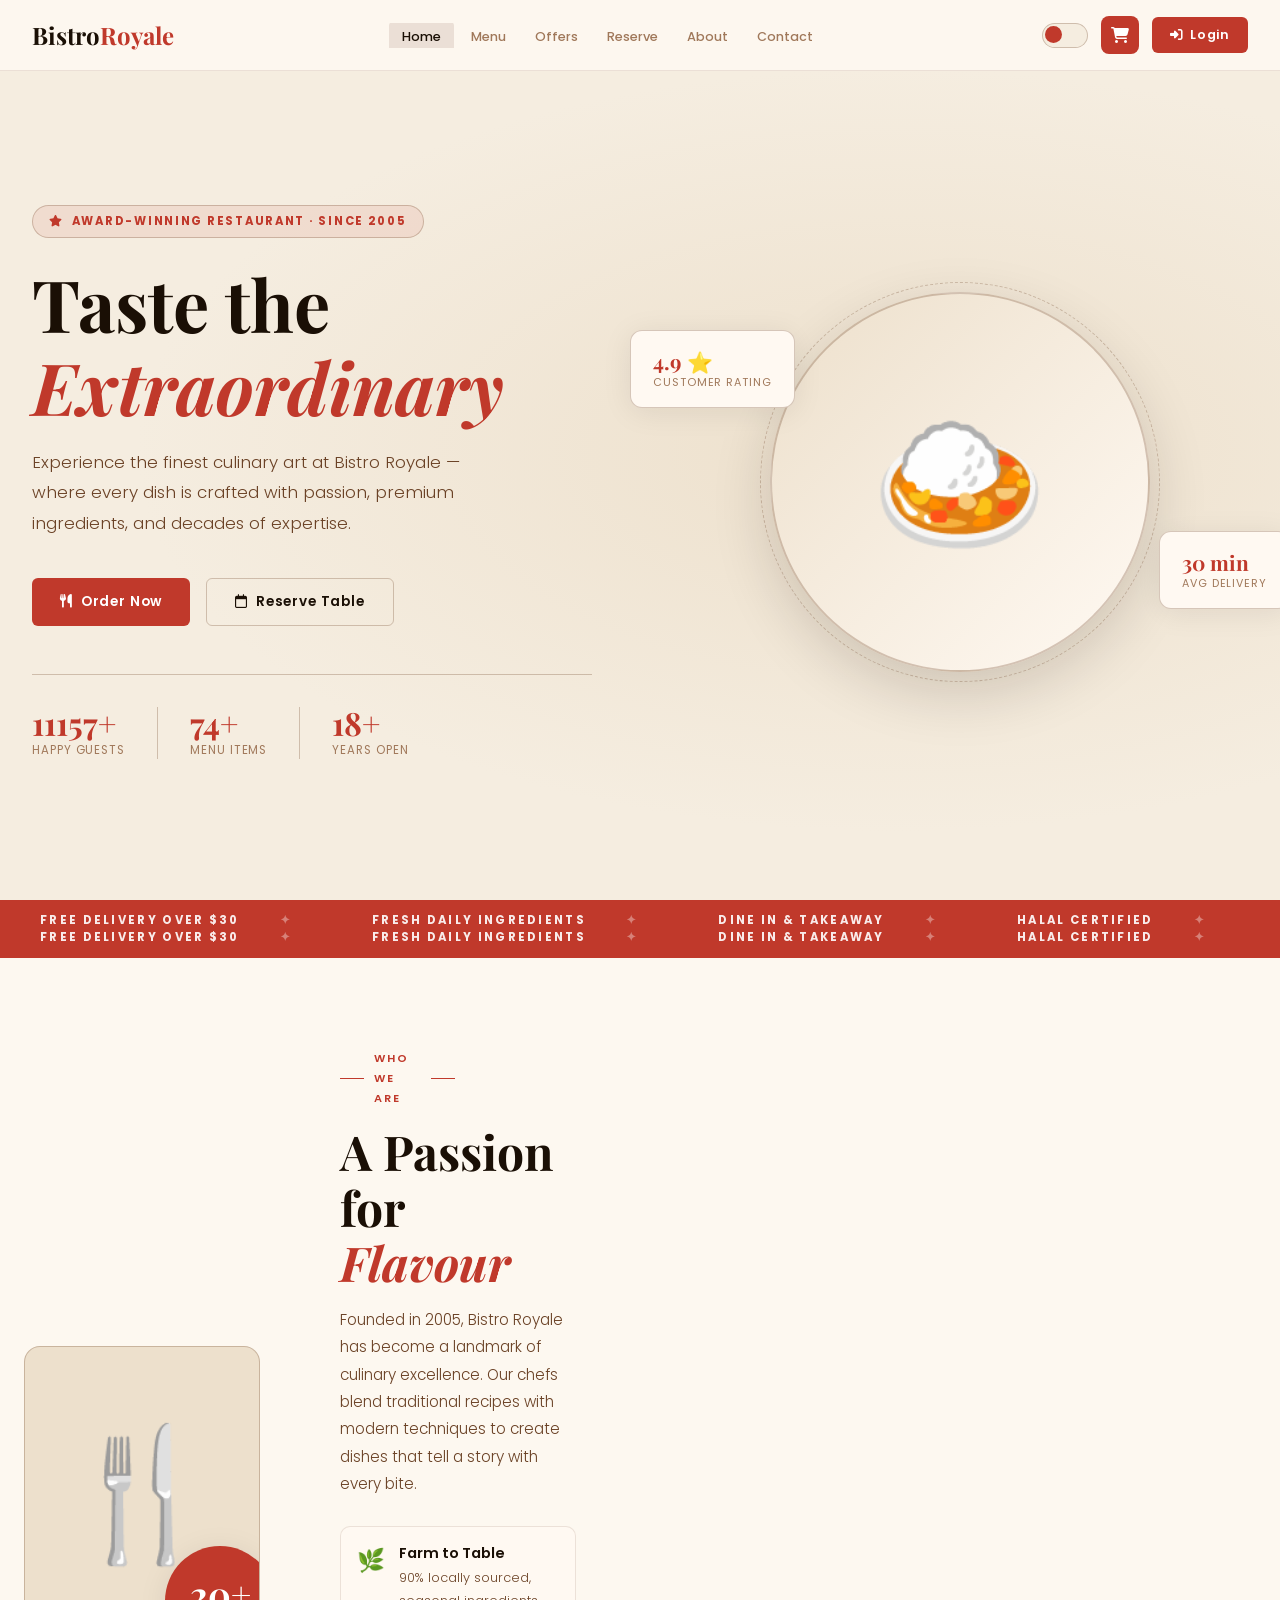
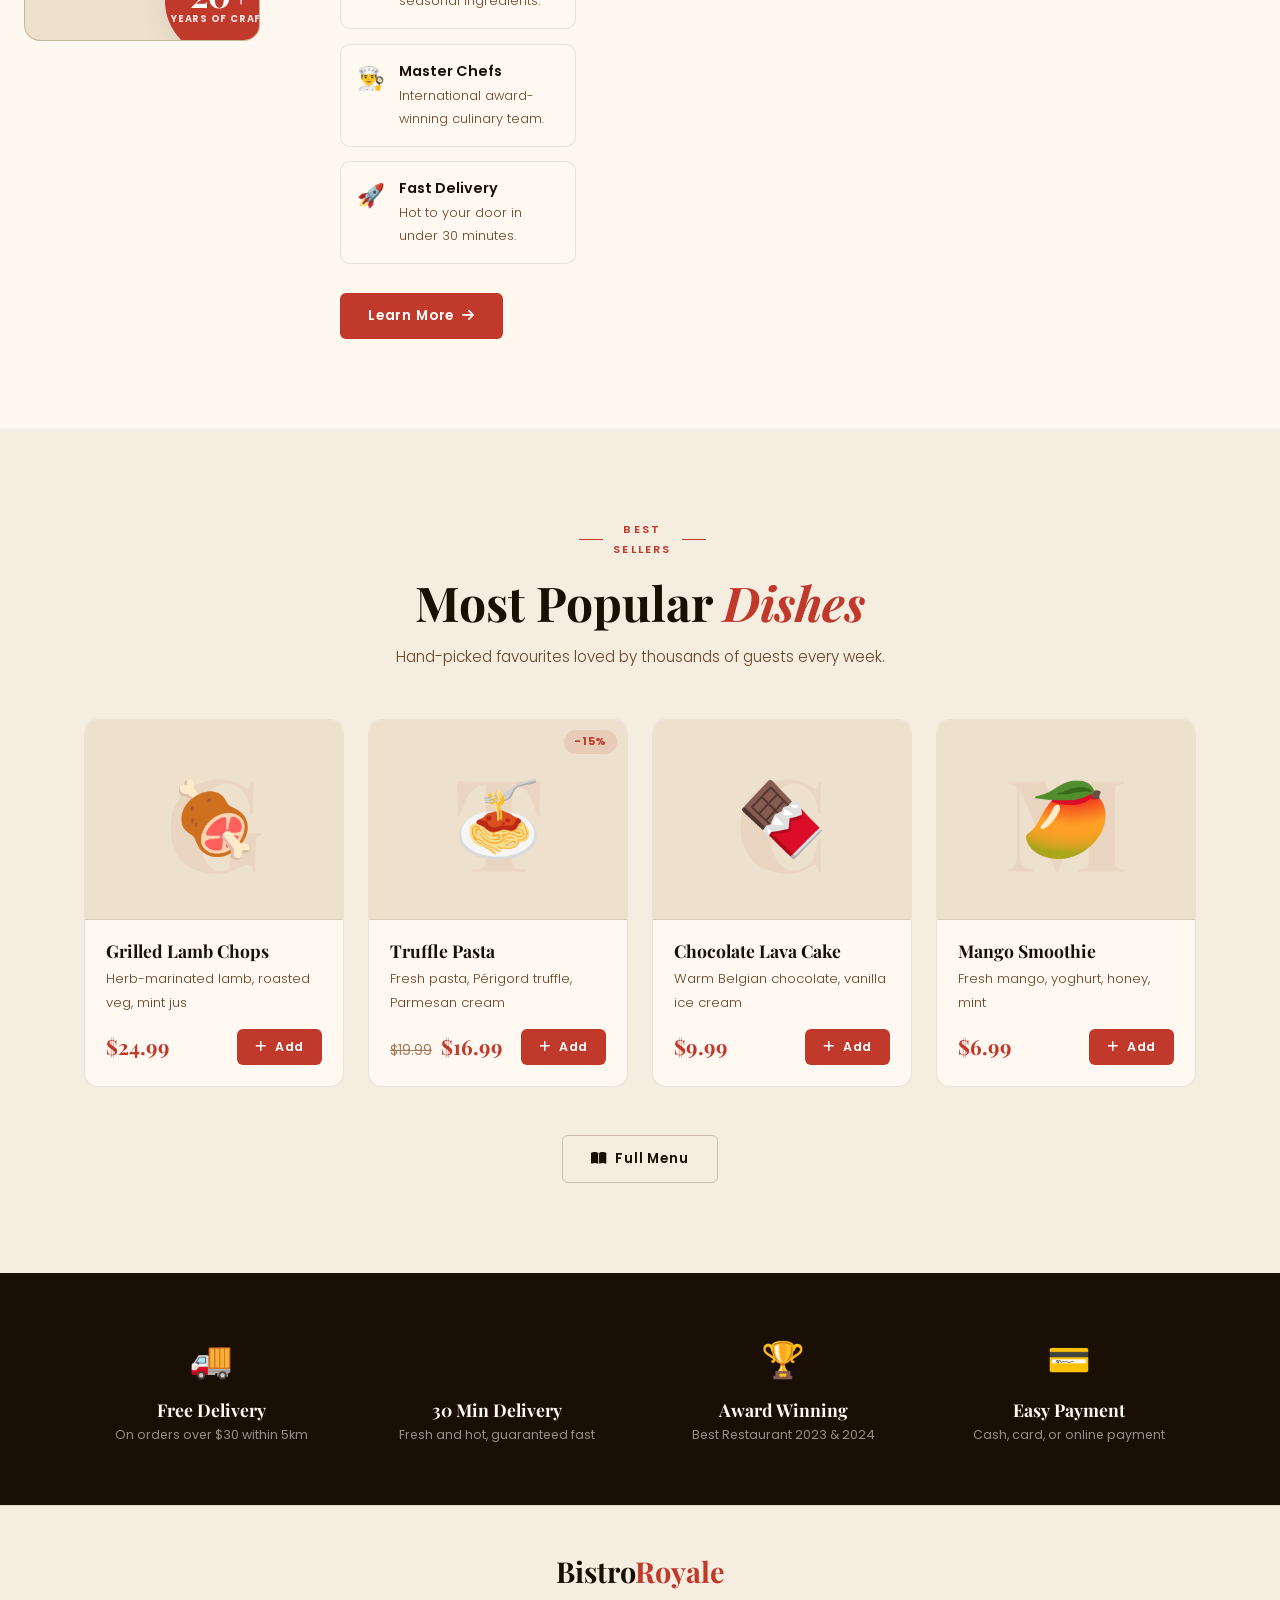
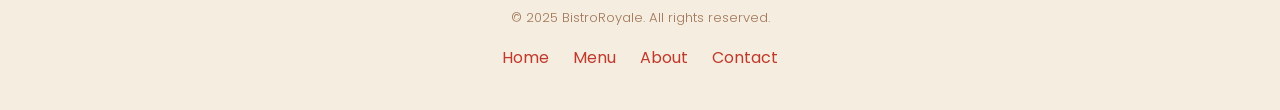
==== commit 0e8daef0: "update changes" ====
--- a/index.html
+++ b/index.html
@@ -5,266 +5,10 @@
   <meta charset="UTF-8">
   <meta name="viewport" content="width=device-width,initial-scale=1">
   <title>Bistro Royale — Home</title>
-  <link rel="preconnect" href="https://fonts.googleapis.com">
-  <link href="https://fonts.googleapis.com/css2?family=Playfair+Display:ital,wght@0,400;0,700;1,400&family=DM+Sans:wght@300;400;500;600&display=swap" rel="stylesheet">
+  <link rel="stylesheet" href="css/global.css">
   <link rel="stylesheet" href="https://cdnjs.cloudflare.com/ajax/libs/font-awesome/6.5.0/css/all.min.css">
-
   <style>
-    /* ── CSS VARIABLES ── */
-    :root {
-      --bg: #fdf8f0;
-      --bg2: #f5ede0;
-      --bg3: #ede0cc;
-      --card: #fff;
-      --text: #1a0f00;
-      --muted: #7a6a58;
-      --accent: #c8622a;
-      --gold: #d4a843;
-      --border: #e8d9c5;
-      --border2: #d4c4ad;
-      --badge: #fff5eb;
-      --shadow: 0 4px 20px rgba(0,0,0,.08);
-      --shadow-lg: 0 12px 48px rgba(0,0,0,.14);
-    }
-    [data-theme="dark"] {
-      --bg: #0f0a06;
-      --bg2: #1a1108;
-      --bg3: #241a0c;
-      --card: #1f1510;
-      --text: #fdf8f0;
-      --muted: #9a8a78;
-      --accent: #e07840;
-      --gold: #d4a843;
-      --border: #2e2218;
-      --border2: #3a2e22;
-      --badge: #1f1510;
-      --shadow: 0 4px 20px rgba(0,0,0,.3);
-      --shadow-lg: 0 12px 48px rgba(0,0,0,.5);
-    }
-
-    *, *::before, *::after { box-sizing: border-box; margin: 0; padding: 0; }
-
-    html { scroll-behavior: smooth; }
-
-    body {
-      font-family: 'DM Sans', sans-serif;
-      background: var(--bg);
-      color: var(--text);
-      line-height: 1.65;
-    }
-
-    h1,h2,h3,h4 { font-family: 'Playfair Display', serif; line-height: 1.2; }
-    h1 { font-size: clamp(2.2rem, 6vw, 3.8rem); }
-    h2 { font-size: clamp(1.8rem, 4vw, 2.8rem); }
-
-    a { color: inherit; text-decoration: none; }
-    img { max-width: 100%; display: block; }
-
-    .container { width: min(1200px, 92%); margin: 0 auto; }
-    .section { padding: clamp(3rem, 8vw, 7rem) 0; }
-    .text-center { text-align: center; }
-
-    .eyebrow {
-      font-size: .72rem;
-      font-weight: 700;
-      letter-spacing: .2em;
-      text-transform: uppercase;
-      color: var(--accent);
-      margin-bottom: .6rem;
-    }
-
-    /* ── BUTTONS ── */
-    .btn {
-      display: inline-flex;
-      align-items: center;
-      gap: 8px;
-      padding: 12px 24px;
-      border-radius: 8px;
-      font-family: 'DM Sans', sans-serif;
-      font-size: .88rem;
-      font-weight: 600;
-      cursor: pointer;
-      border: 2px solid transparent;
-      transition: all .2s;
-      white-space: nowrap;
-    }
-    .btn-primary { background: var(--accent); color: #fff; }
-    .btn-primary:hover { opacity: .88; transform: translateY(-1px); box-shadow: var(--shadow); }
-    .btn-outline { background: transparent; border-color: var(--accent); color: var(--accent); }
-    .btn-outline:hover { background: var(--accent); color: #fff; }
-    .btn-sm { padding: 8px 16px; font-size: .8rem; }
-
-    /* ── NAVBAR ── */
-    .navbar {
-      position: fixed;
-      top: 0; left: 0; right: 0;
-      z-index: 1000;
-      background: rgba(253,248,240,.92);
-      backdrop-filter: blur(14px);
-      border-bottom: 1px solid var(--border);
-      height: 64px;
-    }
-    [data-theme="dark"] .navbar { background: rgba(15,10,6,.92); }
-
-    .nav-inner {
-      display: flex;
-      align-items: center;
-      justify-content: space-between;
-      height: 64px;
-      width: min(1200px, 92%);
-      margin: 0 auto;
-      gap: 1rem;
-    }
-
-    .nav-logo {
-      font-family: 'Playfair Display', serif;
-      font-size: 1.4rem;
-      font-weight: 700;
-      color: var(--text);
-      white-space: nowrap;
-    }
-    .nav-logo span { color: var(--accent); }
-
-    .nav-links {
-      display: flex;
-      list-style: none;
-      gap: .25rem;
-    }
-    .nav-links a {
-      padding: 6px 12px;
-      border-radius: 6px;
-      font-size: .88rem;
-      font-weight: 500;
-      color: var(--muted);
-      transition: color .2s, background .2s;
-    }
-    .nav-links a:hover, .nav-links a.active { color: var(--accent); background: var(--badge); }
-
-    .nav-right {
-      display: flex;
-      align-items: center;
-      gap: .6rem;
-    }
-
-    .theme-toggle {
-      width: 36px; height: 36px;
-      border-radius: 50%;
-      background: var(--bg3);
-      border: 1px solid var(--border2);
-      cursor: pointer;
-      font-size: 1rem;
-      display: flex; align-items: center; justify-content: center;
-      transition: background .2s;
-    }
-    .theme-toggle::before { content: '☀️'; }
-    [data-theme="dark"] .theme-toggle::before { content: '🌙'; }
-
-    .cart-btn {
-      position: relative;
-      width: 36px; height: 36px;
-      display: flex; align-items: center; justify-content: center;
-      background: var(--bg3);
-      border-radius: 50%;
-      border: 1px solid var(--border2);
-      font-size: .9rem;
-      transition: background .2s;
-    }
-    .cart-btn:hover { background: var(--border2); }
-    .cart-count {
-      position: absolute;
-      top: -5px; right: -5px;
-      background: var(--accent);
-      color: #fff;
-      font-size: .6rem;
-      font-weight: 700;
-      min-width: 18px; height: 18px;
-      border-radius: 99px;
-      display: flex; align-items: center; justify-content: center;
-      padding: 0 4px;
-    }
-
-    .ham {
-      display: none;
-      flex-direction: column;
-      gap: 5px;
-      background: none;
-      border: none;
-      cursor: pointer;
-      padding: 6px;
-    }
-    .ham span { display: block; width: 22px; height: 2px; background: var(--text); border-radius: 2px; transition: .3s; }
-
-    /* ── MOBILE NAV ── */
-    .mob-nav {
-      display: none;
-      flex-direction: column;
-      position: fixed;
-      top: 64px; left: 0; right: 0;
-      background: var(--bg);
-      border-bottom: 1px solid var(--border);
-      z-index: 999;
-      padding: 1rem 1.5rem;
-      gap: .25rem;
-      transform: translateY(-110%);
-      transition: transform .3s;
-    }
-    .mob-nav.open { transform: translateY(0); display: flex; }
-    .mob-nav a {
-      padding: 10px 12px;
-      border-radius: 8px;
-      font-weight: 500;
-      font-size: .92rem;
-      transition: background .2s;
-    }
-    .mob-nav a:hover { background: var(--bg2); }
-
-    /* ── BADGES ── */
-    .badge { display: inline-block; padding: 3px 9px; border-radius: 99px; font-size: .68rem; font-weight: 700; letter-spacing: .06em; }
-    .badge-red { background: #e53e3e; color: #fff; }
-
-    /* ── FOOD CARD ── */
-    .food-card {
-      background: var(--card);
-      border: 1px solid var(--border);
-      border-radius: 14px;
-      overflow: hidden;
-      transition: box-shadow .25s, transform .25s, border-color .25s;
-    }
-    .food-card:hover { box-shadow: var(--shadow-lg); transform: translateY(-4px); border-color: var(--accent); }
-    .food-card-img {
-      height: 180px;
-      background: var(--bg3);
-      display: flex; align-items: center; justify-content: center;
-      position: relative;
-      overflow: hidden;
-    }
-    .bg-letter {
-      position: absolute;
-      font-family: 'Playfair Display', serif;
-      font-size: 6rem;
-      font-weight: 700;
-      color: rgba(0,0,0,.06);
-      user-select: none;
-    }
-    .food-card-body { padding: 1.1rem; }
-    .food-card-name { font-size: 1rem; font-weight: 600; margin-bottom: .3rem; font-family: 'Playfair Display', serif; }
-    .food-card-desc { font-size: .78rem; color: var(--muted); margin-bottom: .8rem; line-height: 1.5; }
-    .food-card-footer { display: flex; align-items: center; justify-content: space-between; }
-    .food-price { font-family: 'Playfair Display', serif; font-size: 1.1rem; font-weight: 700; color: var(--accent); }
-    .food-old-price { font-size: .8rem; color: var(--muted); text-decoration: line-through; margin-right: 4px; }
-
-    /* ── ANIMATIONS ── */
-    @keyframes fadeInUp { from { opacity:0; transform:translateY(24px); } to { opacity:1; transform:translateY(0); } }
-    @keyframes float { 0%,100%{transform:translateY(0)} 50%{transform:translateY(-12px)} }
-    @keyframes spin { from{transform:rotate(0deg)} to{transform:rotate(360deg)} }
-    @keyframes tickerMove { from{transform:translateX(0)} to{transform:translateX(-50%)} }
-
-    .fade-up { opacity:0; transform:translateY(28px); transition: opacity .6s, transform .6s; }
-    .fade-up.visible { opacity:1; transform:translateY(0); }
-
-    /* ─────────────────────────────────────────────
-       HERO
-    ───────────────────────────────────────────── */
+    /* ── HERO ── */
     .hero {
       min-height: 100vh;
       display: grid;
@@ -273,18 +17,20 @@
       padding-top: 64px;
       background: var(--bg2);
       position: relative;
-      overflow: hidden;
-    }
+      overflow: hidden
+    }
+
     .hero::before {
       content: '';
-      position: absolute; inset: 0;
-      background: radial-gradient(ellipse at 70% 50%, var(--bg3) 0%, transparent 60%);
+      position: absolute;
+      inset: 0;
+      background: radial-gradient(ellipse at 70% 50%, var(--bg3) 0%, transparent 60%)
     }
 
     .hero-content {
-      padding: clamp(2.5rem, 5vw, 5rem) clamp(1.5rem, 4vw, 3rem) clamp(2.5rem, 5vw, 5rem) clamp(1.2rem, 3vw, 2rem);
+      padding: 4rem 3rem 4rem 2rem;
       position: relative;
-      z-index: 2;
+      z-index: 2
     }
 
     .hero-badge {
@@ -301,51 +47,59 @@
       padding: 7px 16px;
       border-radius: 99px;
       margin-bottom: 1.5rem;
-      animation: fadeInUp .6s both;
-    }
-
-    .hero h1 { margin-bottom: 1.2rem; animation: fadeInUp .6s .15s both; }
-    .hero h1 em { color: var(--accent); font-style: italic; display: block; }
+      animation: fadeInUp .6s both
+    }
+
+    .hero h1 {
+      margin-bottom: 1.2rem;
+      animation: fadeInUp .6s .15s both
+    }
+
+    .hero h1 em {
+      color: var(--accent);
+      font-style: italic;
+      display: block
+    }
 
     .hero-desc {
-      font-size: clamp(.95rem, 2vw, 1.05rem);
+      font-size: 1.05rem;
       max-width: 460px;
       margin-bottom: 2.5rem;
-      color: var(--muted);
-      animation: fadeInUp .6s .3s both;
+      animation: fadeInUp .6s .3s both
     }
 
     .hero-cta {
       display: flex;
       gap: 1rem;
       flex-wrap: wrap;
-      animation: fadeInUp .6s .45s both;
+      animation: fadeInUp .6s .45s both
     }
 
     .hero-stats {
       display: flex;
-      gap: clamp(1rem, 3vw, 2rem);
-      flex-wrap: wrap;
+      gap: 2rem;
       margin-top: 3rem;
       padding-top: 2rem;
       border-top: 1px solid var(--border2);
       animation: fadeInUp .6s .6s both;
-    }
+      flex-wrap: wrap
+    }
+
     .h-stat-num {
       font-family: 'Playfair Display', serif;
-      font-size: clamp(1.5rem, 4vw, 2rem);
+      font-size: 2rem;
       font-weight: 700;
       color: var(--accent);
-      line-height: 1;
-    }
+      line-height: 1
+    }
+
     .h-stat-label {
       font-size: .72rem;
       color: var(--muted);
       margin-top: 3px;
       text-transform: uppercase;
-      letter-spacing: .08em;
-    }
-    .h-stat-divider { width: 1px; background: var(--border2); }
+      letter-spacing: .08em
+    }
 
     .hero-visual {
       position: relative;
@@ -353,96 +107,172 @@
       align-items: center;
       justify-content: center;
       padding: 4rem 2rem;
-      z-index: 2;
-    }
+      z-index: 2
+    }
+
     .hero-circle {
-      width: clamp(260px, 30vw, 380px);
-      height: clamp(260px, 30vw, 380px);
+      width: 380px;
+      height: 380px;
       border-radius: 50%;
       background: linear-gradient(135deg, var(--bg3), var(--card));
       border: 2px solid var(--border2);
-      display: flex; align-items: center; justify-content: center;
-      font-size: clamp(5rem, 9vw, 9rem);
+      display: flex;
+      align-items: center;
+      justify-content: center;
+      font-size: 9rem;
       animation: float 4s ease-in-out infinite;
       position: relative;
-      box-shadow: var(--shadow-lg);
-    }
+      box-shadow: var(--shadow-lg)
+    }
+
     .hero-circle::before {
       content: '';
-      position: absolute; inset: -12px;
+      position: absolute;
+      inset: -12px;
       border-radius: 50%;
       border: 1px dashed var(--border2);
-      animation: spin 20s linear infinite;
-    }
+      animation: spin 20s linear infinite
+    }
+
     .hero-float {
       position: absolute;
       background: var(--card);
       border: 1px solid var(--border2);
       border-radius: 12px;
-      padding: .9rem 1.3rem;
+      padding: 1rem 1.4rem;
       box-shadow: var(--shadow);
-      font-size: .8rem;
-    }
-    .hero-float.f1 { top: 20%; left: -10px; animation: float 3.5s .5s ease-in-out infinite; }
-    .hero-float.f2 { bottom: 25%; right: -10px; animation: float 4s 1s ease-in-out infinite; }
-    .hero-float .fl-val { font-family: 'Playfair Display', serif; font-size: 1.3rem; font-weight: 700; color: var(--accent); }
-    .hero-float .fl-label { font-size: .68rem; color: var(--muted); text-transform: uppercase; letter-spacing: .08em; }
+      font-size: .8rem
+    }
+
+    .hero-float.f1 {
+      top: 20%;
+      left: -10px;
+      animation: float 3.5s .5s ease-in-out infinite
+    }
+
+    .hero-float.f2 {
+      bottom: 25%;
+      right: -10px;
+      animation: float 4s 1s ease-in-out infinite
+    }
+
+    .hero-float .fl-val {
+      font-family: 'Playfair Display', serif;
+      font-size: 1.3rem;
+      font-weight: 700;
+      color: var(--accent)
+    }
+
+    .hero-float .fl-label {
+      font-size: .68rem;
+      color: var(--muted);
+      text-transform: uppercase;
+      letter-spacing: .08em
+    }
 
     /* ── TICKER ── */
-    .ticker { background: var(--accent); padding: 12px 0; overflow: hidden; }
-    [data-theme="dark"] .ticker { background: var(--gold); }
+    .ticker {
+      background: var(--accent);
+      padding: 12px 0;
+      overflow: hidden
+    }
+
+    [data-theme="dark"] .ticker {
+      background: var(--gold)
+    }
+
     .ticker-track {
       display: flex;
       white-space: nowrap;
-      animation: tickerMove 25s linear infinite;
-    }
+      animation: tickerMove 25s linear infinite
+    }
+
     .ticker-track span {
       font-size: .72rem;
       font-weight: 700;
       letter-spacing: .2em;
       text-transform: uppercase;
-      color: rgba(255,255,255,.9);
-      padding: 0 2.5rem;
-    }
-    .ticker-track span::after { content: '✦'; margin-left: 2.5rem; opacity: .4; }
+      color: rgba(255, 255, 255, .9);
+      padding: 0 2.5rem
+    }
+
+    .ticker-track span::after {
+      content: '✦';
+      margin-left: 2.5rem;
+      opacity: .4
+    }
+
+    @keyframes tickerMove {
+      from {
+        transform: translateX(0)
+      }
+
+      to {
+        transform: translateX(-50%)
+      }
+    }
 
     /* ── ABOUT STRIP ── */
-    .about-strip { background: var(--bg); }
-    .about-grid {
+    .about-strip {
+      background: var(--bg);
       display: grid;
       grid-template-columns: 1fr 1fr;
-      gap: clamp(2rem, 6vw, 5rem);
-      align-items: center;
-    }
+      gap: 5rem;
+      align-items: center
+    }
+
     .about-img-wrap {
       position: relative;
       border-radius: 16px;
-      overflow: visible;
+      overflow: hidden;
       aspect-ratio: 4/5;
       background: var(--bg3);
       border: 1px solid var(--border2);
-      display: flex; align-items: center; justify-content: center;
-      font-size: clamp(5rem, 10vw, 8rem);
-      border-radius: 16px;
-      overflow: hidden;
-    }
+      display: flex;
+      align-items: center;
+      justify-content: center;
+      font-size: 8rem
+    }
+
     .about-badge {
       position: absolute;
-      bottom: -16px; right: -16px;
+      bottom: -16px;
+      right: -16px;
       background: var(--accent);
       color: #fff;
-      width: 110px; height: 110px;
+      width: 110px;
+      height: 110px;
       border-radius: 50%;
-      display: flex; flex-direction: column;
-      align-items: center; justify-content: center;
+      display: flex;
+      flex-direction: column;
+      align-items: center;
+      justify-content: center;
       text-align: center;
-      box-shadow: var(--shadow);
-      z-index: 2;
-    }
-    .about-badge-num { font-family: 'Playfair Display', serif; font-size: 2.2rem; font-weight: 700; line-height: 1; }
-    .about-badge-txt { font-size: .6rem; font-weight: 700; letter-spacing: .08em; text-transform: uppercase; opacity: .85; }
-
-    .about-features { display: flex; flex-direction: column; gap: .9rem; margin: 1.8rem 0; }
+      box-shadow: var(--shadow)
+    }
+
+    .about-badge-num {
+      font-family: 'Playfair Display', serif;
+      font-size: 2.2rem;
+      font-weight: 700;
+      line-height: 1
+    }
+
+    .about-badge-txt {
+      font-size: .6rem;
+      font-weight: 700;
+      letter-spacing: .08em;
+      text-transform: uppercase;
+      opacity: .85
+    }
+
+    .about-features {
+      display: flex;
+      flex-direction: column;
+      gap: .9rem;
+      margin: 1.8rem 0
+    }
+
     .about-feat {
       display: flex;
       gap: .9rem;
@@ -451,132 +281,121 @@
       background: var(--card);
       border: 1px solid var(--border);
       border-radius: 10px;
-      transition: border-color .2s;
-    }
-    .about-feat:hover { border-color: var(--accent); }
-    .af-icon { font-size: 1.4rem; flex-shrink: 0; }
-    .af-title { font-weight: 600; font-size: .9rem; margin-bottom: 2px; }
-    .af-desc { font-size: .8rem; color: var(--muted); }
+      transition: border-color .2s
+    }
+
+    .about-feat:hover {
+      border-color: var(--accent)
+    }
+
+    .af-icon {
+      font-size: 1.4rem;
+      flex-shrink: 0
+    }
+
+    .af-title {
+      font-weight: 600;
+      font-size: .9rem;
+      margin-bottom: 2px
+    }
+
+    .af-desc {
+      font-size: .8rem
+    }
 
     /* ── POPULAR ── */
-    .popular { background: var(--bg2); }
+    .popular {
+      background: var(--bg2)
+    }
+
     .pop-grid {
       display: grid;
       grid-template-columns: repeat(4, 1fr);
-      gap: 1.5rem;
+      gap: 1.5rem
+    }
+
+    @media(max-width:1024px) {
+      .pop-grid {
+        grid-template-columns: repeat(2, 1fr)
+      }
+    }
+
+    @media(max-width:600px) {
+      .pop-grid {
+        grid-template-columns: 1fr
+      }
     }
 
     /* ── FEATURES BAR ── */
-    .features-bar { background: var(--text); padding: clamp(2.5rem, 6vw, 4rem) 0; }
-    [data-theme="dark"] .features-bar { background: var(--accent); }
+    .features-bar {
+      background: var(--text);
+      padding: 60px 0
+    }
+
+    [data-theme="dark"] .features-bar {
+      background: var(--accent)
+    }
+
     .fb-inner {
       display: grid;
       grid-template-columns: repeat(4, 1fr);
       gap: 2rem;
-      text-align: center;
-    }
-    .fb-icon { font-size: 2.2rem; margin-bottom: .8rem; }
+      text-align: center
+    }
+
+    .fb-icon {
+      font-size: 2.2rem;
+      margin-bottom: .8rem
+    }
+
     .fb-title {
       font-family: 'Playfair Display', serif;
-      font-size: 1.1rem; font-weight: 700;
+      font-size: 1.1rem;
+      font-weight: 700;
       color: var(--bg);
-      margin-bottom: .3rem;
-    }
-    [data-theme="dark"] .fb-title { color: var(--bg); }
-    .fb-desc { font-size: .78rem; color: rgba(253,248,240,.55); line-height: 1.5; }
-    [data-theme="dark"] .fb-desc { color: rgba(15,10,6,.55); }
-
-    /* ─────────────────────────────────────────────
-       RESPONSIVE BREAKPOINTS
-    ───────────────────────────────────────────── */
-
-    /* Tablet landscape: 1024px */
-    @media (max-width: 1024px) {
-      .pop-grid { grid-template-columns: repeat(2, 1fr); }
-      .fb-inner { grid-template-columns: repeat(2, 1fr); gap: 1.5rem; }
-      .nav-links { display: none; }
-      .ham { display: flex; }
-    }
-
-    /* Tablet portrait: 900px */
-    @media (max-width: 900px) {
+      margin-bottom: .3rem
+    }
+
+    [data-theme="dark"] .fb-title {
+      color: var(--bg)
+    }
+
+    .fb-desc {
+      font-size: .78rem;
+      color: rgba(253, 248, 240, .55);
+      line-height: 1.5
+    }
+
+    [data-theme="dark"] .fb-desc {
+      color: rgba(15, 10, 6, .55)
+    }
+
+    @media(max-width:768px) {
+      .fb-inner {
+        grid-template-columns: repeat(2, 1fr)
+      }
+    }
+
+    /* ── HERO RESPONSIVE ── */
+    @media(max-width:900px) {
       .hero {
-        grid-template-columns: 1fr;
-        min-height: auto;
-        padding-bottom: 3rem;
-      }
-      .hero-visual { display: none; }
+        grid-template-columns: 1fr
+      }
+
+      .hero-visual {
+        display: none
+      }
+
       .hero-content {
-        padding: clamp(2rem, 5vw, 4rem) clamp(1.2rem, 4vw, 2rem);
-        text-align: center;
-      }
-      .hero h1 em { display: inline; }
-      .hero-desc { margin-left: auto; margin-right: auto; }
-      .hero-cta { justify-content: center; }
-      .hero-stats { justify-content: center; }
-      .about-grid { grid-template-columns: 1fr; }
-      .about-img-wrap { max-width: 420px; margin: 0 auto; aspect-ratio: 3/2; }
-      .about-badge { bottom: -12px; right: 20px; width: 90px; height: 90px; }
-      .about-badge-num { font-size: 1.8rem; }
-    }
-
-    /* Mobile: 640px */
-    @media (max-width: 640px) {
-      .pop-grid { grid-template-columns: 1fr; }
-      .fb-inner { grid-template-columns: 1fr 1fr; }
-      .hero-stats { gap: 1rem; }
-      .h-stat-divider { display: none; }
-      .hero-cta .btn { flex: 1; justify-content: center; min-width: 140px; }
-      .about-img-wrap { aspect-ratio: 4/3; }
-    }
-
-    /* Small mobile: 400px */
-    @media (max-width: 400px) {
-      .fb-inner { grid-template-columns: 1fr; }
-      .hero-cta { flex-direction: column; }
-      .hero-cta .btn { width: 100%; }
-    }
-
-    /* ── FOOTER ── */
-    .footer {
-      background: var(--bg2);
-      border-top: 1px solid var(--border);
-      padding: clamp(2rem, 5vw, 3rem) 0;
-      text-align: center;
-    }
-    .footer-logo { font-family: 'Playfair Display', serif; font-size: 1.8rem; font-weight: 700; margin-bottom: .5rem; }
-    .footer-logo span { color: var(--accent); }
-    .footer-copy { font-size: .82rem; color: var(--muted); }
-    .footer-links {
-      display: flex;
-      justify-content: center;
-      flex-wrap: wrap;
-      gap: 1rem;
-      margin-top: 1rem;
-    }
-    .footer-links a { font-size: .85rem; color: var(--muted); transition: color .2s; }
-    .footer-links a:hover { color: var(--accent); }
-
-    /* ── BACK TO TOP ── */
-    #btt {
-      position: fixed;
-      bottom: 1.5rem; right: 1.5rem;
-      width: 44px; height: 44px;
-      border-radius: 50%;
-      background: var(--accent);
-      color: #fff;
-      border: none;
-      cursor: pointer;
-      font-size: 1rem;
-      display: flex; align-items: center; justify-content: center;
-      box-shadow: var(--shadow);
-      opacity: 0;
-      pointer-events: none;
-      transition: opacity .3s, transform .3s;
-      z-index: 900;
-    }
-    #btt.show { opacity: 1; pointer-events: auto; }
-    #btt:hover { transform: translateY(-3px); }
+        padding: 3rem 1.5rem
+      }
+    }
+
+    @media(max-width:768px) {
+      .about-strip {
+        grid-template-columns: 1fr
+      }
+    }
   </style>
 </head>
 
@@ -595,24 +414,26 @@
         <li><a href="contact.html">Contact</a></li>
       </ul>
       <div class="nav-right">
-        <button class="theme-toggle" id="themeToggle" aria-label="Toggle theme"></button>
-        <a href="cart.html" class="cart-btn"><i class="fa-solid fa-cart-shopping"></i><span class="cart-count">0</span></a>
-        <a href="login.html" class="btn btn-primary btn-sm nav-login-btn"><i class="fa-solid fa-right-to-bracket"></i> Login</a>
+        <button class="theme-toggle" aria-label="Toggle theme"></button>
+        <a href="cart.html" class="cart-btn"><i class="fa-solid fa-cart-shopping"></i><span
+            class="cart-count">0</span></a>
+        <a href="login.html" class="btn btn-primary btn-sm nav-login-btn"><i class="fa-solid fa-right-to-bracket"></i>
+          Login</a>
+        <a href="profile.html" class="btn btn-outline btn-sm nav-profile-btn"
+          style="display:none;align-items:center;gap:6px">
+          <i class="fa-solid fa-circle-user"></i><span class="nav-user-name"></span>
+        </a>
         <button class="ham" id="ham" aria-label="Menu"><span></span><span></span><span></span></button>
       </div>
     </div>
   </nav>
-
-  <!-- MOBILE NAV -->
   <nav class="mob-nav" id="mob-nav">
-    <a href="index.html">🏠 Home</a>
-    <a href="menu.html">🍽 Menu</a>
-    <a href="offers.html">🎁 Offers</a>
-    <a href="reservation.html">📅 Reserve</a>
-    <a href="about.html">ℹ️ About</a>
-    <a href="contact.html">📞 Contact</a>
+    <a href="index.html">🏠 Home</a><a href="menu.html">🍽 Menu</a>
+    <a href="offers.html">🎁 Offers</a><a href="reservation.html">📅 Reserve</a>
+    <a href="about.html">ℹ️ About</a><a href="contact.html">📞 Contact</a>
     <a href="cart.html">🛒 Cart</a>
-    <a href="login.html">🔑 Login</a>
+    <a href="profile.html" class="nav-profile-btn" style="display:none">👤 Profile</a>
+    <a href="login.html" class="nav-login-btn">🔑 Login</a><a href="login.html">👤 Login</a>
   </nav>
 
   <main>
@@ -635,19 +456,18 @@
             <div class="h-stat-num" id="cnt1">0</div>
             <div class="h-stat-label">Happy Guests</div>
           </div>
-          <div class="h-stat-divider"></div>
+          <div style="width:1px;background:var(--border2)"></div>
           <div>
             <div class="h-stat-num" id="cnt2">0</div>
             <div class="h-stat-label">Menu Items</div>
           </div>
-          <div class="h-stat-divider"></div>
+          <div style="width:1px;background:var(--border2)"></div>
           <div>
             <div class="h-stat-num" id="cnt3">0</div>
             <div class="h-stat-label">Years Open</div>
           </div>
         </div>
       </div>
-
       <div class="hero-visual">
         <div class="hero-circle">🍛</div>
         <div class="hero-float f1">
@@ -665,7 +485,7 @@
     <div class="ticker" aria-hidden="true">
       <div class="ticker-track" id="ticker">
         <span>Free Delivery Over $30</span><span>Fresh Daily Ingredients</span>
-        <span>Dine In &amp; Takeaway</span><span>Halal Certified</span>
+        <span>Dine In & Takeaway</span><span>Halal Certified</span>
         <span>Special Offers Daily</span><span>Family Friendly</span>
         <span>Reservations Open</span><span>5-Star Rated</span>
       </div>
@@ -673,50 +493,48 @@
 
     <!-- ABOUT STRIP -->
     <section class="about-strip section">
-      <div class="container">
-        <div class="about-grid">
-          <div class="fade-up">
-            <div class="about-img-wrap">
-              🍴
-              <div class="about-badge">
-                <span class="about-badge-num">20+</span>
-                <span class="about-badge-txt">Years of Craft</span>
+      <div class="container" style="display:grid;grid-template-columns:1fr 1fr;gap:5rem;align-items:center">
+        <div class="fade-up">
+          <div class="about-img-wrap">
+            🍴
+            <div class="about-badge">
+              <span class="about-badge-num">20+</span>
+              <span class="about-badge-txt">Years of Craft</span>
+            </div>
+          </div>
+        </div>
+        <div class="fade-up">
+          <p class="eyebrow">Who We Are</p>
+          <h2>A Passion for <em style="font-style:italic;color:var(--accent)">Flavour</em></h2>
+          <p style="margin:1rem 0">
+            Founded in 2005, Bistro Royale has become a landmark of culinary excellence.
+            Our chefs blend traditional recipes with modern techniques to create dishes that
+            tell a story with every bite.
+          </p>
+          <div class="about-features">
+            <div class="about-feat fade-up">
+              <span class="af-icon">🌿</span>
+              <div>
+                <div class="af-title">Farm to Table</div>
+                <p class="af-desc">90% locally sourced, seasonal ingredients.</p>
               </div>
             </div>
-          </div>
-          <div class="fade-up">
-            <p class="eyebrow">Who We Are</p>
-            <h2>A Passion for <em style="font-style:italic;color:var(--accent)">Flavour</em></h2>
-            <p style="margin:1rem 0;color:var(--muted)">
-              Founded in 2005, Bistro Royale has become a landmark of culinary excellence.
-              Our chefs blend traditional recipes with modern techniques to create dishes that
-              tell a story with every bite.
-            </p>
-            <div class="about-features">
-              <div class="about-feat fade-up">
-                <span class="af-icon">🌿</span>
-                <div>
-                  <div class="af-title">Farm to Table</div>
-                  <p class="af-desc">90% locally sourced, seasonal ingredients.</p>
-                </div>
-              </div>
-              <div class="about-feat fade-up">
-                <span class="af-icon">👨‍🍳</span>
-                <div>
-                  <div class="af-title">Master Chefs</div>
-                  <p class="af-desc">International award-winning culinary team.</p>
-                </div>
-              </div>
-              <div class="about-feat fade-up">
-                <span class="af-icon">🚀</span>
-                <div>
-                  <div class="af-title">Fast Delivery</div>
-                  <p class="af-desc">Hot to your door in under 30 minutes.</p>
-                </div>
+            <div class="about-feat fade-up">
+              <span class="af-icon">👨‍🍳</span>
+              <div>
+                <div class="af-title">Master Chefs</div>
+                <p class="af-desc">International award-winning culinary team.</p>
               </div>
             </div>
-            <a href="about.html" class="btn btn-primary">Learn More <i class="fa-solid fa-arrow-right"></i></a>
-          </div>
+            <div class="about-feat fade-up">
+              <span class="af-icon">🚀</span>
+              <div>
+                <div class="af-title">Fast Delivery</div>
+                <p class="af-desc">Hot to your door in under 30 minutes.</p>
+              </div>
+            </div>
+          </div>
+          <a href="about.html" class="btn btn-primary">Learn More <i class="fa-solid fa-arrow-right"></i></a>
         </div>
       </div>
     </section>
@@ -727,7 +545,8 @@
         <header class="text-center" style="margin-bottom:3rem">
           <p class="eyebrow">Best Sellers</p>
           <h2>Most Popular <em style="font-style:italic;color:var(--accent)">Dishes</em></h2>
-          <p style="max-width:500px;margin:.8rem auto 0;color:var(--muted)">Hand-picked favourites loved by thousands of guests every week.</p>
+          <p style="max-width:500px;margin:.8rem auto 0">Hand-picked favourites loved by thousands of guests every week.
+          </p>
         </header>
         <div class="pop-grid" id="pop-grid"></div>
         <div class="text-center" style="margin-top:3rem">
@@ -753,7 +572,7 @@
           <div class="fade-up">
             <div class="fb-icon">🏆</div>
             <div class="fb-title">Award Winning</div>
-            <div class="fb-desc">Best Restaurant 2023 &amp; 2024</div>
+            <div class="fb-desc">Best Restaurant 2023 & 2024</div>
           </div>
           <div class="fade-up">
             <div class="fb-icon">💳</div>
@@ -766,60 +585,28 @@
 
   </main>
 
-  <!-- FOOTER -->
-  <footer class="footer">
+  <footer style="background:var(--bg2);border-top:1px solid var(--border);padding:40px 0;text-align:center">
     <div class="container">
-      <p class="footer-logo">Bistro<span>Royale</span></p>
-      <p class="footer-copy">© 2025 BistroRoyale. All rights reserved.</p>
-      <div class="footer-links">
-        <a href="index.html">Home</a>
-        <a href="menu.html">Menu</a>
-        <a href="about.html">About</a>
-        <a href="contact.html">Contact</a>
+      <p class="nav-logo" style="font-size:1.8rem;margin-bottom:.5rem">Bistro<span
+          style="color:var(--accent)">Royale</span></p>
+      <p style="font-size:.82rem;color:var(--muted)">© 2025 BistroRoyale. All rights reserved.</p>
+      <div style="display:flex;justify-content:center;gap:1.5rem;margin-top:1rem">
+        <a href="index.html">Home</a><a href="menu.html">Menu</a><a href="about.html">About</a><a
+          href="contact.html">Contact</a>
       </div>
     </div>
   </footer>
 
   <button id="btt" aria-label="Back to top"><i class="fa-solid fa-chevron-up"></i></button>
 
+  <script src="js/global.js"></script>
   <script>
-    /* ── THEME ── */
-    const root = document.documentElement;
-    const saved = localStorage.getItem('theme') || 'light';
-    root.setAttribute('data-theme', saved);
-    document.getElementById('themeToggle').addEventListener('click', () => {
-      const next = root.getAttribute('data-theme') === 'dark' ? 'light' : 'dark';
-      root.setAttribute('data-theme', next);
-      localStorage.setItem('theme', next);
-    });
-
-    /* ── HAMBURGER ── */
-    const ham = document.getElementById('ham');
-    const mobNav = document.getElementById('mob-nav');
-    ham.addEventListener('click', () => mobNav.classList.toggle('open'));
-    document.addEventListener('click', e => {
-      if (!ham.contains(e.target) && !mobNav.contains(e.target)) mobNav.classList.remove('open');
-    });
-
-    /* ── BACK TO TOP ── */
-    const btt = document.getElementById('btt');
-    window.addEventListener('scroll', () => btt.classList.toggle('show', scrollY > 300), {passive:true});
-    btt.addEventListener('click', () => window.scrollTo({top:0, behavior:'smooth'}));
-
-    /* ── FADE-UP OBSERVER ── */
-    function initFadeUp() {
-      const obs = new IntersectionObserver(entries => {
-        entries.forEach(e => { if (e.isIntersecting) { e.target.classList.add('visible'); obs.unobserve(e.target); } });
-      }, { threshold: 0.12 });
-      document.querySelectorAll('.fade-up').forEach(el => obs.observe(el));
-    }
-
-    /* ── POPULAR DISHES ── */
+    // Popular dishes data
     const POPULAR = [
-      { id:1, name:'Grilled Lamb Chops', desc:'Herb-marinated lamb, roasted veg, mint jus', price:24.99, emoji:'🍖', cat:'mains' },
-      { id:2, name:'Truffle Pasta', desc:'Fresh pasta, Périgord truffle, Parmesan cream', price:19.99, emoji:'🍝', cat:'mains', discount:15 },
-      { id:3, name:'Chocolate Lava Cake', desc:'Warm Belgian chocolate, vanilla ice cream', price:9.99, emoji:'🍫', cat:'desserts' },
-      { id:4, name:'Mango Smoothie', desc:'Fresh mango, yoghurt, honey, mint', price:6.99, emoji:'🥭', cat:'drinks' },
+      { id: 1, name: 'Grilled Lamb Chops', desc: 'Herb-marinated lamb, roasted veg, mint jus', price: 24.99, emoji: '🍖', cat: 'mains' },
+      { id: 2, name: 'Truffle Pasta', desc: 'Fresh pasta, Périgord truffle, Parmesan cream', price: 19.99, emoji: '🍝', cat: 'mains', discount: 15 },
+      { id: 3, name: 'Chocolate Lava Cake', desc: 'Warm Belgian chocolate, vanilla ice cream', price: 9.99, emoji: '🍫', cat: 'desserts' },
+      { id: 4, name: 'Mango Smoothie', desc: 'Fresh mango, yoghurt, honey, mint', price: 6.99, emoji: '🥭', cat: 'drinks' },
     ];
 
     function renderPopular() {
@@ -827,42 +614,38 @@
       grid.innerHTML = POPULAR.map(item => {
         const discPrice = item.discount ? (item.price * (1 - item.discount / 100)).toFixed(2) : null;
         return `<article class="food-card fade-up">
-          <div class="food-card-img">
-            <span class="bg-letter">${item.name[0]}</span>
-            <span style="position:relative;z-index:1;font-size:4.5rem">${item.emoji}</span>
-            ${item.discount ? `<span class="badge badge-red" style="position:absolute;top:10px;right:10px">-${item.discount}%</span>` : ''}
-          </div>
-          <div class="food-card-body">
-            <h4 class="food-card-name">${item.name}</h4>
-            <p class="food-card-desc">${item.desc}</p>
-            <div class="food-card-footer">
-              <div>
-                ${item.discount ? `<span class="food-old-price">$${item.price}</span>` : ''}
-                <span class="food-price">$${discPrice || item.price}</span>
-              </div>
-              <button class="btn btn-primary btn-sm" onclick="addToCart(${item.id})">
-                <i class="fa-solid fa-plus"></i> Add
-              </button>
-            </div>
-          </div>
-        </article>`;
+      <div class="food-card-img">
+        <span class="bg-letter">${item.name[0]}</span>
+        <span style="position:relative;z-index:1;font-size:4.5rem">${item.emoji}</span>
+        ${item.discount ? `<span class="badge badge-red" style="position:absolute;top:10px;right:10px">-${item.discount}%</span>` : ''}
+      </div>
+      <div class="food-card-body">
+        <h4 class="food-card-name">${item.name}</h4>
+        <p class="food-card-desc">${item.desc}</p>
+        <div class="food-card-footer">
+          <div>
+            ${item.discount ? `<span class="food-old-price">$${item.price}</span>` : ''}
+            <span class="food-price">$${discPrice || item.price}</span>
+          </div>
+          <button class="btn btn-primary btn-sm" onclick="addToCart(${item.id})">
+            <i class="fa-solid fa-plus"></i> Add
+          </button>
+        </div>
+      </div>
+    </article>`;
       }).join('');
       initFadeUp();
     }
 
     function addToCart(id) {
       const item = POPULAR.find(i => i.id === id);
-      if (!item) return;
-      const cart = JSON.parse(localStorage.getItem('br_cart') || '[]');
-      const existing = cart.find(c => c.id === id);
-      if (existing) existing.qty = (existing.qty || 1) + 1;
-      else cart.push({ ...item, qty: 1 });
-      localStorage.setItem('br_cart', JSON.stringify(cart));
-      const count = cart.reduce((s, c) => s + (c.qty || 1), 0);
-      document.querySelector('.cart-count').textContent = count;
-    }
-
-    /* ── COUNTERS ── */
+      if (item) {
+        const price = item.discount ? +(item.price * (1 - item.discount / 100)).toFixed(2) : item.price;
+        Cart.add({ ...item, price });
+      }
+    }
+
+    // Animated counters
     function countUp(el, target, suffix = '') {
       const dur = 2000, start = performance.now();
       const run = now => {
@@ -877,7 +660,8 @@
       if (counted) return;
       const el = document.getElementById('cnt1');
       if (!el) return;
-      if (el.getBoundingClientRect().top < innerHeight) {
+      const r = el.getBoundingClientRect();
+      if (r.top < innerHeight) {
         counted = true;
         countUp(document.getElementById('cnt1'), 12000, '+');
         countUp(document.getElementById('cnt2'), 80, '+');
@@ -885,13 +669,12 @@
       }
     }, { passive: true });
 
-    /* ── TICKER CLONE ── */
+    // Ticker clone
     const t = document.getElementById('ticker');
     if (t) t.parentNode.appendChild(t.cloneNode(true));
 
-    /* ── INIT ── */
     renderPopular();
-    initFadeUp();
   </script>
 </body>
+
 </html>
--- a/css/global.css
+++ b/css/global.css
@@ -0,0 +1,1412 @@
+@import url('https://fonts.googleapis.com/css2?family=Playfair+Display:ital,wght@0,400;0,700;0,900;1,400;1,700&family=Poppins:wght@300;400;500;600;700&display=swap');
+
+/* ═══════════════════════════════
+   THEMES
+═══════════════════════════════ */
+:root,
+[data-theme="light"] {
+   --bg: #fdf8f0;
+   --bg2: #f5ede0;
+   --bg3: #ede0cc;
+   --card: #fff9f2;
+   --nav: #fdf8f0ee;
+   --text: #1a0f05;
+   --text2: #6b4226;
+   --muted: #a0785a;
+   --accent: #c0392b;
+   --accent2: #e67e22;
+   --gold: #d4a017;
+   --border: rgba(107, 66, 38, .13);
+   --border2: rgba(107, 66, 38, .28);
+   --shadow: 0 4px 30px rgba(26, 15, 5, .08);
+   --shadow-lg: 0 20px 60px rgba(26, 15, 5, .16);
+   --input: #fff9f2;
+   --badge: rgba(192, 57, 43, .09);
+   --th-bg: #1a0f05;
+   --th-color: #fdf8f0;
+   --scroll: #c0392b;
+}
+
+[data-theme="dark"] {
+   --bg: #0f0a06;
+   --bg2: #180f08;
+   --bg3: #221508;
+   --card: #1c1208;
+   --nav: #0f0a06ee;
+   --text: #f5e8d0;
+   --text2: #c9a07a;
+   --muted: #7a5a3a;
+   --accent: #f39c12;
+   --accent2: #e67e22;
+   --gold: #f1c40f;
+   --border: rgba(201, 160, 122, .10);
+   --border2: rgba(201, 160, 122, .22);
+   --shadow: 0 4px 30px rgba(0, 0, 0, .5);
+   --shadow-lg: 0 20px 60px rgba(0, 0, 0, .65);
+   --input: #1c1208;
+   --badge: rgba(243, 156, 18, .12);
+   --th-bg: #f39c12;
+   --th-color: #0f0a06;
+   --scroll: #f39c12;
+}
+
+/* ═══════════════════════════════
+   RESET & BASE
+═══════════════════════════════ */
+*,
+*::before,
+*::after {
+   box-sizing: border-box;
+   margin: 0;
+   padding: 0
+}
+
+html {
+   scroll-behavior: smooth;
+   scrollbar-width: thin;
+   scrollbar-color: var(--scroll) var(--bg2)
+}
+
+body {
+   font-family: 'Poppins', sans-serif;
+   background: var(--bg);
+   color: var(--text);
+   transition: background .35s, color .35s;
+   overflow-x: hidden
+}
+
+::-webkit-scrollbar {
+   width: 5px
+}
+
+::-webkit-scrollbar-track {
+   background: var(--bg2)
+}
+
+::-webkit-scrollbar-thumb {
+   background: var(--scroll);
+   border-radius: 99px
+}
+
+h1,
+h2,
+h3,
+h4,
+h5 {
+   font-family: 'Playfair Display', serif;
+   line-height: 1.15
+}
+
+h1 {
+   font-size: clamp(2.4rem, 6vw, 4.5rem)
+}
+
+h2 {
+   font-size: clamp(1.8rem, 4vw, 3rem)
+}
+
+h3 {
+   font-size: clamp(1.2rem, 2.5vw, 1.8rem)
+}
+
+p {
+   line-height: 1.8;
+   color: var(--text2);
+   font-size: .95rem;
+   font-weight: 300
+}
+
+a {
+   color: var(--accent);
+   text-decoration: none;
+   transition: color .2s
+}
+
+img {
+   max-width: 100%;
+   display: block
+}
+
+ul {
+   list-style: none
+}
+
+/* ═══════════════════════════════
+   UTILITIES
+═══════════════════════════════ */
+.container {
+   max-width: 1160px;
+   margin: 0 auto;
+   padding: 0 1.5rem
+}
+
+.section {
+   padding: 90px 0
+}
+
+.section-sm {
+   padding: 60px 0
+}
+
+.text-center {
+   text-align: center
+}
+
+.text-accent {
+   color: var(--accent)
+}
+
+.eyebrow {
+   display: inline-flex;
+   align-items: center;
+   gap: 10px;
+   font-size: .7rem;
+   font-weight: 600;
+   letter-spacing: .2em;
+   text-transform: uppercase;
+   color: var(--accent);
+   margin-bottom: 1rem
+}
+
+.eyebrow::before,
+.eyebrow::after {
+   content: '';
+   flex: 0 0 24px;
+   height: 1px;
+   background: var(--accent)
+}
+
+.divider {
+   text-align: center;
+   color: var(--gold);
+   font-size: 1.1rem;
+   margin: 1.2rem 0;
+   opacity: .5
+}
+
+/* ═══════════════════════════════
+   BUTTONS
+═══════════════════════════════ */
+.btn {
+   display: inline-flex;
+   align-items: center;
+   gap: 8px;
+   padding: 13px 28px;
+   border-radius: 6px;
+   font-family: 'Poppins', sans-serif;
+   font-size: .85rem;
+   font-weight: 600;
+   letter-spacing: .06em;
+   cursor: pointer;
+   border: none;
+   transition: all .28s ease;
+   text-decoration: none
+}
+
+.btn-primary {
+   background: var(--accent);
+   color: #fff
+}
+
+.btn-primary:hover {
+   background: var(--accent2);
+   color: #fff;
+   transform: translateY(-2px);
+   box-shadow: 0 10px 28px rgba(192, 57, 43, .3)
+}
+
+.btn-outline {
+   background: transparent;
+   color: var(--text);
+   border: 1.5px solid var(--border2)
+}
+
+.btn-outline:hover {
+   border-color: var(--accent);
+   color: var(--accent);
+   transform: translateY(-2px)
+}
+
+.btn-gold {
+   background: var(--gold);
+   color: #fff
+}
+
+.btn-gold:hover {
+   opacity: .88;
+   transform: translateY(-2px)
+}
+
+.btn-sm {
+   padding: 9px 18px;
+   font-size: .78rem
+}
+
+.btn-block {
+   width: 100%;
+   justify-content: center
+}
+
+/* ═══════════════════════════════
+   CARDS
+═══════════════════════════════ */
+.card {
+   background: var(--card);
+   border: 1px solid var(--border);
+   border-radius: 12px;
+   transition: transform .3s, box-shadow .3s, border-color .3s
+}
+
+.card:hover {
+   transform: translateY(-5px);
+   box-shadow: var(--shadow-lg);
+   border-color: var(--accent)
+}
+
+/* ═══════════════════════════════
+   NAVBAR
+═══════════════════════════════ */
+.navbar {
+   position: fixed;
+   top: 0;
+   left: 0;
+   right: 0;
+   z-index: 1000;
+   background: var(--nav);
+   backdrop-filter: blur(16px);
+   border-bottom: 1px solid var(--border);
+   transition: background .35s, border-color .35s
+}
+
+.nav-inner {
+   display: flex;
+   align-items: center;
+   justify-content: space-between;
+   padding: 1rem 2rem;
+   max-width: 1300px;
+   margin: 0 auto
+}
+
+.nav-logo {
+   font-family: 'Playfair Display', serif;
+   font-size: 1.5rem;
+   font-weight: 700;
+   color: var(--text);
+   text-decoration: none
+}
+
+.nav-logo span {
+   color: var(--accent)
+}
+
+.nav-links {
+   display: flex;
+   align-items: center;
+   gap: .2rem
+}
+
+.nav-links a {
+   font-size: .8rem;
+   font-weight: 500;
+   color: var(--muted);
+   padding: 8px 13px;
+   border-radius: 6px;
+   text-decoration: none;
+   transition: all .2s;
+   white-space: nowrap
+}
+
+.nav-links a:hover,
+.nav-links a.active {
+   color: var(--text);
+   background: var(--border)
+}
+
+.nav-right {
+   display: flex;
+   align-items: center;
+   gap: .8rem
+}
+
+.cart-btn {
+   position: relative;
+   background: var(--accent);
+   color: #fff;
+   border: none;
+   width: 38px;
+   height: 38px;
+   border-radius: 8px;
+   cursor: pointer;
+   font-size: 1rem;
+   display: flex;
+   align-items: center;
+   justify-content: center;
+   text-decoration: none;
+   transition: all .2s
+}
+
+.cart-btn:hover {
+   background: var(--accent2);
+   transform: scale(1.08)
+}
+
+.cart-count {
+   position: absolute;
+   top: -6px;
+   right: -6px;
+   background: var(--gold);
+   color: #fff;
+   width: 18px;
+   height: 18px;
+   border-radius: 50%;
+   font-size: .6rem;
+   font-weight: 700;
+   display: flex;
+   align-items: center;
+   justify-content: center
+}
+
+.theme-toggle {
+   width: 46px;
+   height: 25px;
+   background: var(--bg2);
+   border: 1.5px solid var(--border2);
+   border-radius: 99px;
+   cursor: pointer;
+   position: relative;
+   outline: none;
+   transition: all .3s;
+   flex-shrink: 0
+}
+
+.theme-toggle::after {
+   content: '';
+   position: absolute;
+   top: 2px;
+   left: 2px;
+   width: 17px;
+   height: 17px;
+   background: var(--accent);
+   border-radius: 50%;
+   transition: transform .3s
+}
+
+[data-theme="dark"] .theme-toggle::after {
+   transform: translateX(21px)
+}
+
+.ham {
+   display: none;
+   flex-direction: column;
+   gap: 5px;
+   cursor: pointer;
+   background: none;
+   border: none;
+   padding: 4px
+}
+
+.ham span {
+   display: block;
+   width: 22px;
+   height: 2px;
+   background: var(--text);
+   border-radius: 99px;
+   transition: all .3s
+}
+
+.mob-nav {
+   display: none;
+   position: fixed;
+   top: 60px;
+   left: 0;
+   right: 0;
+   background: var(--nav);
+   backdrop-filter: blur(16px);
+   border-bottom: 1px solid var(--border);
+   padding: 1.2rem 2rem;
+   flex-direction: column;
+   gap: .5rem;
+   z-index: 999
+}
+
+.mob-nav.open {
+   display: flex
+}
+
+.mob-nav a {
+   color: var(--text2);
+   padding: 10px 0;
+   border-bottom: 1px solid var(--border);
+   font-size: .9rem;
+   text-decoration: none
+}
+
+/* ═══════════════════════════════
+   FORMS
+═══════════════════════════════ */
+.fgroup {
+   display: flex;
+   flex-direction: column;
+   gap: 5px;
+   margin-bottom: 1.3rem
+}
+
+.fgroup label {
+   font-size: .75rem;
+   font-weight: 600;
+   text-transform: uppercase;
+   letter-spacing: .08em;
+   color: var(--text2)
+}
+
+.fgroup input,
+.fgroup textarea,
+.fgroup select {
+   padding: 12px 15px;
+   background: var(--input);
+   border: 1.5px solid var(--border2);
+   border-radius: 8px;
+   color: var(--text);
+   font-family: 'Poppins', sans-serif;
+   font-size: .9rem;
+   outline: none;
+   transition: border-color .2s, box-shadow .2s;
+   width: 100%
+}
+
+.fgroup input:focus,
+.fgroup textarea:focus,
+.fgroup select:focus {
+   border-color: var(--accent);
+   box-shadow: 0 0 0 3px rgba(192, 57, 43, .12)
+}
+
+.fgroup input.err,
+.fgroup textarea.err {
+   border-color: #e74c3c;
+   box-shadow: 0 0 0 3px rgba(231, 76, 60, .1)
+}
+
+.fgroup input.ok {
+   border-color: #27ae60
+}
+
+.fgroup textarea {
+   resize: vertical;
+   min-height: 110px
+}
+
+.fgroup select {
+   cursor: pointer;
+   background: var(--input)
+}
+
+.ferr {
+   font-size: .72rem;
+   color: #e74c3c;
+   display: none;
+   margin-top: 2px
+}
+
+.ferr.show {
+   display: block
+}
+
+.fhint {
+   font-size: .72rem;
+   color: var(--muted);
+   margin-top: 2px
+}
+
+.frow {
+   display: grid;
+   grid-template-columns: 1fr 1fr;
+   gap: 1.2rem
+}
+
+/* ═══════════════════════════════
+   TABLE
+═══════════════════════════════ */
+.tbl-wrap {
+   overflow-x: auto;
+   border-radius: 10px;
+   border: 1px solid var(--border)
+}
+
+table {
+   width: 100%;
+   border-collapse: collapse;
+   font-size: .875rem
+}
+
+thead th {
+   background: var(--th-bg);
+   color: var(--th-color);
+   padding: 13px 16px;
+   text-align: left;
+   font-size: .72rem;
+   font-weight: 600;
+   letter-spacing: .12em;
+   text-transform: uppercase
+}
+
+tbody td {
+   padding: 12px 16px;
+   border-bottom: 1px solid var(--border);
+   color: var(--text2);
+   vertical-align: middle
+}
+
+tbody tr:last-child td {
+   border-bottom: none
+}
+
+tbody tr:hover td {
+   background: var(--badge)
+}
+
+tbody tr:nth-child(even) {
+   background: rgba(0, 0, 0, .015)
+}
+
+/* ═══════════════════════════════
+   BADGES & TAGS
+═══════════════════════════════ */
+.badge {
+   display: inline-flex;
+   align-items: center;
+   gap: 4px;
+   font-size: .68rem;
+   font-weight: 700;
+   padding: 4px 10px;
+   border-radius: 99px;
+   letter-spacing: .06em
+}
+
+.badge-red {
+   background: rgba(192, 57, 43, .12);
+   color: #c0392b
+}
+
+.badge-green {
+   background: rgba(39, 174, 96, .12);
+   color: #27ae60
+}
+
+.badge-gold {
+   background: rgba(212, 160, 23, .15);
+   color: #b8860b
+}
+
+[data-theme="dark"] .badge-red {
+   color: #f39c12
+}
+
+.tag {
+   display: inline-block;
+   font-size: .65rem;
+   font-weight: 600;
+   letter-spacing: .1em;
+   text-transform: uppercase;
+   color: var(--accent);
+   background: var(--badge);
+   border: 1px solid var(--border2);
+   padding: 3px 10px;
+   border-radius: 99px
+}
+
+/* ═══════════════════════════════
+   TOAST
+═══════════════════════════════ */
+.toast-wrap {
+   position: fixed;
+   bottom: 24px;
+   left: 50%;
+   transform: translateX(-50%);
+   z-index: 9000;
+   display: flex;
+   flex-direction: column;
+   gap: 8px;
+   align-items: center;
+   pointer-events: none
+}
+
+.toast {
+   padding: 12px 22px;
+   border-radius: 8px;
+   font-size: .84rem;
+   font-weight: 600;
+   box-shadow: var(--shadow-lg);
+   animation: tin .3s;
+   display: flex;
+   align-items: center;
+   gap: 8px
+}
+
+.toast.ok {
+   background: #27ae60;
+   color: #fff
+}
+
+.toast.bad {
+   background: #e74c3c;
+   color: #fff
+}
+
+.toast.info {
+   background: var(--accent);
+   color: #fff
+}
+
+@keyframes tin {
+   from {
+      opacity: 0;
+      transform: translateY(12px)
+   }
+
+   to {
+      opacity: 1;
+      transform: translateY(0)
+   }
+}
+
+/* ═══════════════════════════════
+   PAGE HERO
+═══════════════════════════════ */
+.page-hero {
+   padding: 140px 0 80px;
+   background: var(--bg2);
+   text-align: center;
+   position: relative;
+   overflow: hidden;
+   border-bottom: 1px solid var(--border)
+}
+
+.page-hero::before {
+   content: '';
+   position: absolute;
+   inset: 0;
+   background: linear-gradient(135deg, var(--bg2) 0%, var(--bg3) 100%);
+   z-index: 0
+}
+
+.page-hero .container {
+   position: relative;
+   z-index: 1
+}
+
+.page-hero h1 {
+   margin-bottom: .8rem
+}
+
+.page-hero p {
+   max-width: 520px;
+   margin: 0 auto
+}
+
+/* ═══════════════════════════════
+   BACK TO TOP
+═══════════════════════════════ */
+#btt {
+   position: fixed;
+   bottom: 26px;
+   right: 26px;
+   z-index: 500;
+   width: 44px;
+   height: 44px;
+   background: var(--accent);
+   color: #fff;
+   border: none;
+   border-radius: 10px;
+   cursor: pointer;
+   font-size: 1.1rem;
+   display: flex;
+   align-items: center;
+   justify-content: center;
+   opacity: 0;
+   transform: translateY(20px);
+   transition: all .3s;
+   box-shadow: var(--shadow)
+}
+
+#btt.show {
+   opacity: 1;
+   transform: translateY(0)
+}
+
+#btt:hover {
+   transform: translateY(-3px)
+}
+
+/* ═══════════════════════════════
+   FOOD CARD (shared)
+═══════════════════════════════ */
+.food-card {
+   background: var(--card);
+   border: 1px solid var(--border);
+   border-radius: 14px;
+   overflow: hidden;
+   transition: all .3s
+}
+
+.food-card:hover {
+   transform: translateY(-6px);
+   box-shadow: var(--shadow-lg);
+   border-color: var(--accent)
+}
+
+.food-card-img {
+   height: 200px;
+   background: var(--bg3);
+   display: flex;
+   align-items: center;
+   justify-content: center;
+   font-size: 4.5rem;
+   position: relative;
+   overflow: hidden;
+   border-bottom: 1px solid var(--border)
+}
+
+.food-card-img .bg-letter {
+   position: absolute;
+   font-family: 'Playfair Display', serif;
+   font-size: 8rem;
+   font-weight: 900;
+   opacity: .06;
+   color: var(--accent)
+}
+
+.food-card-body {
+   padding: 1.3rem
+}
+
+.food-card-name {
+   font-family: 'Playfair Display', serif;
+   font-size: 1.1rem;
+   margin-bottom: .4rem
+}
+
+.food-card-desc {
+   font-size: .82rem;
+   margin-bottom: .9rem;
+   display: -webkit-box;
+   -webkit-line-clamp: 2;
+   -webkit-box-orient: vertical;
+   overflow: hidden
+}
+
+.food-card-footer {
+   display: flex;
+   align-items: center;
+   justify-content: space-between
+}
+
+.food-price {
+   font-family: 'Playfair Display', serif;
+   font-size: 1.3rem;
+   font-weight: 700;
+   color: var(--accent)
+}
+
+.food-old-price {
+   text-decoration: line-through;
+   color: var(--muted);
+   font-size: .85rem;
+   margin-right: 5px
+}
+
+/* ═══════════════════════════════
+   ANIMATIONS
+═══════════════════════════════ */
+@keyframes fadeInUp {
+   from {
+      opacity: 0;
+      transform: translateY(30px)
+   }
+
+   to {
+      opacity: 1;
+      transform: translateY(0)
+   }
+}
+
+@keyframes fadeIn {
+   from {
+      opacity: 0
+   }
+
+   to {
+      opacity: 1
+   }
+}
+
+@keyframes pulse {
+
+   0%,
+   100% {
+      transform: scale(1)
+   }
+
+   50% {
+      transform: scale(1.05)
+   }
+}
+
+@keyframes spin {
+   to {
+      transform: rotate(360deg)
+   }
+}
+
+@keyframes float {
+
+   0%,
+   100% {
+      transform: translateY(0)
+   }
+
+   50% {
+      transform: translateY(-10px)
+   }
+}
+
+.fade-up {
+   opacity: 0;
+   transform: translateY(30px);
+   transition: opacity .6s, transform .6s
+}
+
+.fade-up.in {
+   opacity: 1;
+   transform: translateY(0)
+}
+
+/* ═══════════════════════════════
+   RESPONSIVE
+═══════════════════════════════ */
+@media(max-width:1024px) {
+   .frow {
+      grid-template-columns: 1fr
+   }
+}
+
+@media(max-width:768px) {
+   .nav-links {
+      display: none
+   }
+
+   .ham {
+      display: flex
+   }
+
+   .section {
+      padding: 70px 0
+   }
+
+   .page-hero {
+      padding: 110px 0 60px
+   }
+}
+
+@media(max-width:480px) {
+   .nav-inner {
+      padding: .8rem 1rem
+   }
+
+   .container {
+      padding: 0 1rem
+   }
+}
+
+/* ═══════════════════════════════
+   RESPONSIVE FIXES
+═══════════════════════════════ */
+
+/* Base box model */
+*,
+*::before,
+*::after {
+   box-sizing: border-box;
+}
+
+img,
+video,
+iframe {
+   max-width: 100%;
+}
+
+/* Fluid containers */
+.container {
+   width: 100%;
+}
+
+/* Grid helpers — collapse on small screens */
+.grid-2 {
+   display: grid;
+   grid-template-columns: repeat(2, 1fr);
+   gap: 1.5rem;
+}
+
+.grid-3 {
+   display: grid;
+   grid-template-columns: repeat(3, 1fr);
+   gap: 1.5rem;
+}
+
+.grid-4 {
+   display: grid;
+   grid-template-columns: repeat(4, 1fr);
+   gap: 1.2rem;
+}
+
+/* Navbar overflow fix */
+.nav-links {
+   flex-wrap: nowrap;
+   overflow: hidden;
+}
+
+.nav-inner {
+   flex-wrap: nowrap;
+   gap: .5rem;
+}
+
+.nav-right {
+   flex-shrink: 0;
+}
+
+/* About strip inside index — make two-col responsive */
+.about-strip .container,
+.about-story,
+.about-wrap,
+.chef-wrap,
+.contact-wrap,
+.contact-layout,
+.res-layout,
+.nl-wrap,
+.newsletter-inner,
+.hero {
+   flex-wrap: wrap;
+}
+
+/* Page hero */
+.page-hero {
+   padding: 120px 0 60px;
+}
+
+.page-hero h1 {
+   font-size: clamp(2rem, 6vw, 4rem);
+}
+
+/* ── 1280px ── */
+@media (max-width: 1280px) {
+   .grid-4 {
+      grid-template-columns: repeat(3, 1fr);
+   }
+
+   .pop-grid {
+      grid-template-columns: repeat(3, 1fr);
+   }
+
+   .chefs-grid {
+      grid-template-columns: repeat(3, 1fr);
+   }
+}
+
+/* ── 1024px ── */
+@media (max-width: 1024px) {
+   .grid-3 {
+      grid-template-columns: repeat(2, 1fr);
+   }
+
+   .grid-4 {
+      grid-template-columns: repeat(2, 1fr);
+   }
+
+   .pop-grid {
+      grid-template-columns: repeat(2, 1fr);
+   }
+
+   .chefs-grid {
+      grid-template-columns: repeat(2, 1fr);
+   }
+
+   .values-grid {
+      grid-template-columns: repeat(2, 1fr);
+   }
+
+   .menu-grid {
+      grid-template-columns: repeat(2, 1fr);
+   }
+
+   .offers-grid {
+      grid-template-columns: repeat(2, 1fr);
+   }
+
+   .similar-grid {
+      grid-template-columns: repeat(2, 1fr);
+   }
+
+   .cart-layout {
+      grid-template-columns: 1fr;
+   }
+
+   .contact-layout,
+   .contact-wrap {
+      grid-template-columns: 1fr;
+   }
+
+   .res-layout {
+      grid-template-columns: 1fr;
+   }
+
+   .profile-layout {
+      grid-template-columns: 1fr;
+   }
+
+   .profile-sidebar {
+      position: static !important;
+   }
+
+   .about-story {
+      grid-template-columns: 1fr;
+   }
+
+   .detail-wrap {
+      grid-template-columns: 1fr;
+   }
+
+   .footer-grid {
+      grid-template-columns: repeat(2, 1fr);
+   }
+
+   .fb-inner {
+      grid-template-columns: repeat(2, 1fr);
+   }
+
+   .stats-row {
+      grid-template-columns: repeat(2, 1fr);
+   }
+
+   .nutri-grid {
+      grid-template-columns: repeat(2, 1fr);
+   }
+
+   .hours-grid {
+      grid-template-columns: repeat(4, 1fr);
+   }
+
+   .frow {
+      grid-template-columns: 1fr;
+   }
+
+   .nl-wrap {
+      grid-template-columns: 1fr;
+   }
+
+   .summary-card {
+      position: static;
+   }
+}
+
+/* ── 768px ── */
+@media (max-width: 768px) {
+   .nav-links {
+      display: none !important;
+   }
+
+   .ham {
+      display: flex !important;
+   }
+
+   .nav-login-btn {
+      display: none !important;
+   }
+
+   h1 {
+      font-size: clamp(1.8rem, 8vw, 3rem);
+   }
+
+   h2 {
+      font-size: clamp(1.5rem, 6vw, 2.2rem);
+   }
+
+   .section {
+      padding: 60px 0;
+   }
+
+   .section-sm {
+      padding: 40px 0;
+   }
+
+   .page-hero {
+      padding: 100px 0 50px;
+   }
+
+   .grid-2,
+   .grid-3,
+   .grid-4 {
+      grid-template-columns: 1fr;
+   }
+
+   .pop-grid {
+      grid-template-columns: repeat(2, 1fr);
+   }
+
+   .menu-grid {
+      grid-template-columns: repeat(2, 1fr);
+   }
+
+   .offers-grid {
+      grid-template-columns: 1fr;
+   }
+
+   .values-grid {
+      grid-template-columns: 1fr;
+   }
+
+   .chefs-grid {
+      grid-template-columns: repeat(2, 1fr);
+   }
+
+   .similar-grid {
+      grid-template-columns: repeat(2, 1fr);
+   }
+
+   .hours-grid {
+      grid-template-columns: repeat(3, 1fr);
+   }
+
+   .stats-inner {
+      grid-template-columns: repeat(2, 1fr);
+   }
+
+   .stats-row {
+      grid-template-columns: repeat(2, 1fr);
+   }
+
+   .fb-inner {
+      grid-template-columns: repeat(2, 1fr);
+   }
+
+   .footer-grid {
+      grid-template-columns: repeat(2, 1fr);
+   }
+
+   .table-grid {
+      grid-template-columns: repeat(2, 1fr);
+   }
+
+   .time-grid {
+      grid-template-columns: repeat(3, 1fr);
+   }
+
+   .food-prefs {
+      grid-template-columns: repeat(2, 1fr);
+   }
+
+   .frow {
+      grid-template-columns: 1fr;
+   }
+
+   /* Hero */
+   .hero {
+      grid-template-columns: 1fr !important;
+      min-height: auto;
+      padding-top: 70px;
+   }
+
+   .hero-visual {
+      display: none !important;
+   }
+
+   .hero-content {
+      padding: 3rem 1.5rem 2rem !important;
+      max-width: 100%;
+   }
+
+   .hero-stats {
+      gap: 1rem;
+   }
+
+   /* Detail page */
+   .detail-wrap {
+      padding-top: 70px;
+   }
+
+   .detail-img-box {
+      font-size: 7rem;
+   }
+
+   /* Cart */
+   .cart-item {
+      grid-template-columns: 60px 1fr auto;
+      gap: .8rem;
+   }
+
+   .cart-item-img {
+      width: 60px;
+      height: 60px;
+   }
+
+   /* Nav profile btn text hidden on small */
+   .nav-user-name {
+      display: none;
+   }
+}
+
+/* ── 560px ── */
+@media (max-width: 560px) {
+   .container {
+      padding: 0 1rem;
+   }
+
+   .pop-grid {
+      grid-template-columns: 1fr;
+   }
+
+   .menu-grid {
+      grid-template-columns: 1fr;
+   }
+
+   .chefs-grid {
+      grid-template-columns: 1fr;
+   }
+
+   .similar-grid {
+      grid-template-columns: 1fr;
+   }
+
+   .hours-grid {
+      grid-template-columns: repeat(2, 1fr);
+   }
+
+   .fb-inner {
+      grid-template-columns: 1fr;
+   }
+
+   .footer-grid {
+      grid-template-columns: 1fr;
+   }
+
+   .time-grid {
+      grid-template-columns: repeat(2, 1fr);
+   }
+
+   .nutri-grid {
+      grid-template-columns: repeat(2, 1fr);
+   }
+
+   .stats-row {
+      grid-template-columns: 1fr;
+   }
+
+   .hero-stats {
+      flex-direction: column;
+      gap: .8rem;
+   }
+
+   .hero-cta {
+      flex-direction: column;
+   }
+
+   .hero-cta .btn {
+      width: 100%;
+      justify-content: center;
+   }
+
+   .btn-block {
+      padding: 13px;
+   }
+
+   .form-card {
+      padding: 1.5rem;
+   }
+
+   .res-form-card {
+      padding: 1.5rem;
+   }
+
+   .profile-layout {
+      gap: 1rem;
+   }
+
+   .social-btns {
+      grid-template-columns: 1fr;
+   }
+
+   .steps {
+      gap: 0;
+   }
+
+   .step-label {
+      font-size: .55rem;
+   }
+
+   .cart-item {
+      grid-template-columns: 50px 1fr auto;
+   }
+
+   .order-head {
+      flex-direction: column;
+   }
+
+   .price-row {
+      flex-wrap: wrap;
+   }
+
+   table {
+      font-size: .78rem;
+   }
+
+   thead th,
+   tbody td {
+      padding: 9px 10px;
+   }
+}
+
+/* ── 400px ── */
+@media (max-width: 400px) {
+   .nav-inner {
+      padding: .7rem 1rem;
+   }
+
+   .nav-logo {
+      font-size: 1.2rem;
+   }
+
+   .nav-right {
+      gap: .4rem;
+   }
+
+   .theme-toggle {
+      width: 38px;
+      height: 20px;
+   }
+
+   .theme-toggle::after {
+      width: 14px;
+      height: 14px;
+   }
+
+   [data-theme="dark"] .theme-toggle::after {
+      transform: translateX(18px);
+   }
+
+   .cart-btn {
+      width: 32px;
+      height: 32px;
+      font-size: .85rem;
+   }
+
+   .time-grid {
+      grid-template-columns: repeat(2, 1fr);
+   }
+
+   .table-grid {
+      grid-template-columns: repeat(2, 1fr);
+   }
+
+   .food-prefs {
+      grid-template-columns: repeat(2, 1fr);
+   }
+}
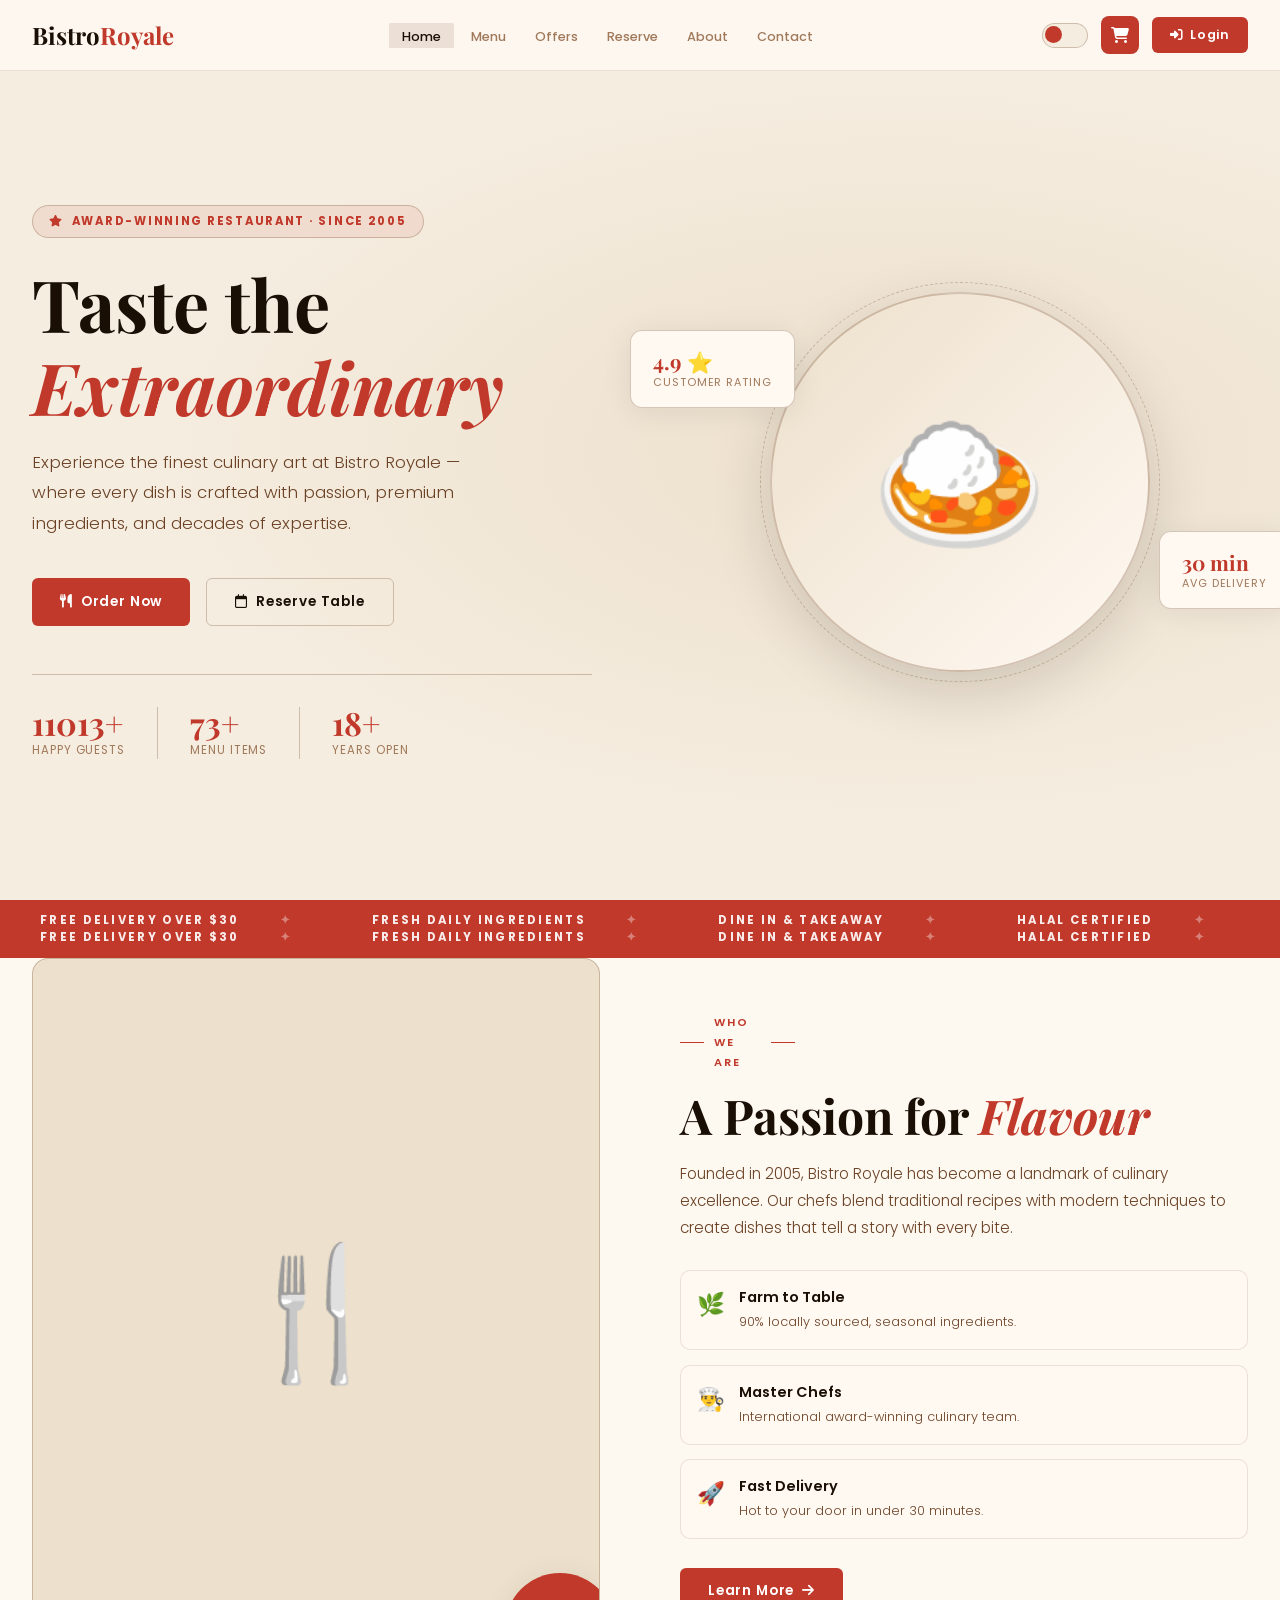
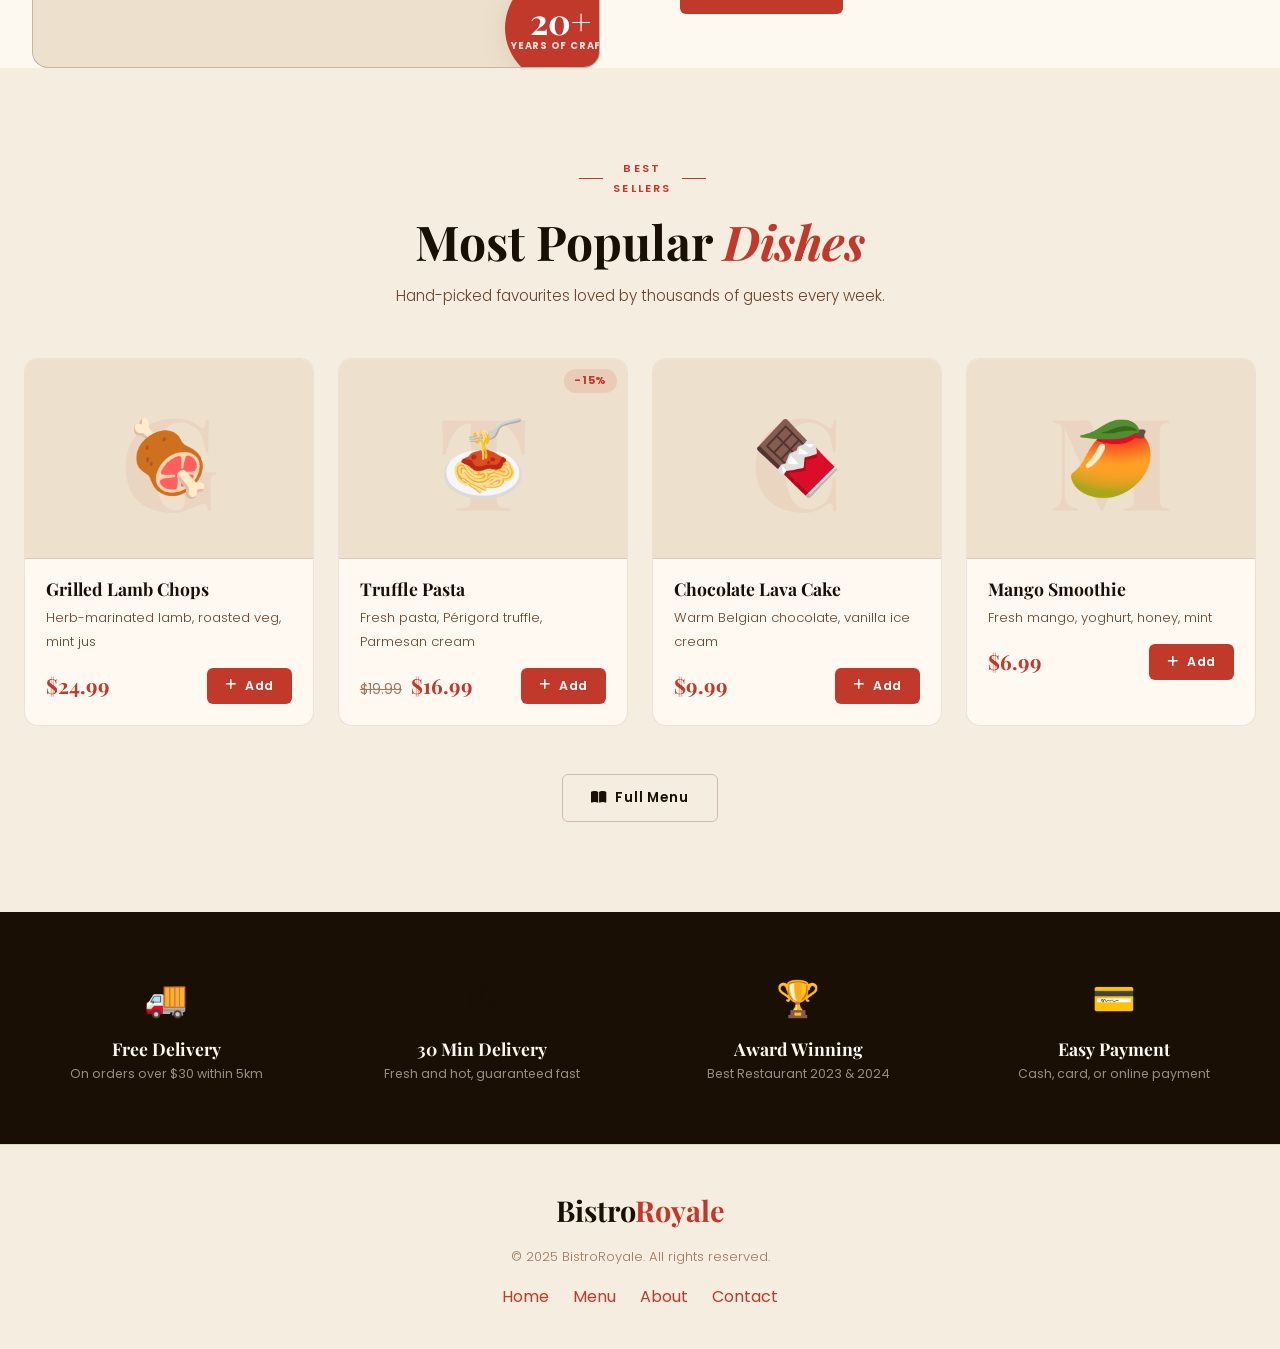
==== commit 53f5997b: "fix responsive" ====
--- a/index.html
+++ b/index.html
@@ -218,7 +218,8 @@
       display: grid;
       grid-template-columns: 1fr 1fr;
       gap: 5rem;
-      align-items: center
+      align-items: center;
+      padding: 0 2rem
     }
 
     .about-img-wrap {
@@ -389,11 +390,76 @@
       .hero-content {
         padding: 3rem 1.5rem
       }
+
+      .about-strip {
+        gap: 3rem
+      }
     }
 
     @media(max-width:768px) {
       .about-strip {
-        grid-template-columns: 1fr
+        grid-template-columns: 1fr;
+        gap: 2rem;
+        padding: 0 1rem
+      }
+
+      .about-img-wrap {
+        font-size: 5rem;
+        max-height: 400px
+      }
+
+      .about-badge {
+        width: 90px;
+        height: 90px
+      }
+
+      .about-badge-num {
+        font-size: 1.8rem
+      }
+
+      .about-badge-txt {
+        font-size: .55rem
+      }
+    }
+
+    @media(max-width:480px) {
+      .about-strip {
+        gap: 1.5rem;
+        padding: 0 1rem
+      }
+
+      .about-img-wrap {
+        font-size: 3.5rem;
+        max-height: 350px;
+        aspect-ratio: 1
+      }
+
+      .about-badge {
+        width: 75px;
+        height: 75px;
+        bottom: -10px;
+        right: -10px
+      }
+
+      .about-badge-num {
+        font-size: 1.5rem
+      }
+
+      .about-feat {
+        padding: .8rem;
+        gap: .7rem
+      }
+
+      .af-icon {
+        font-size: 1.2rem
+      }
+
+      .af-title {
+        font-size: .85rem
+      }
+
+      .af-desc {
+        font-size: .75rem
       }
     }
   </style>
@@ -493,10 +559,9 @@
 
     <!-- ABOUT STRIP -->
     <section class="about-strip section">
-      <div class="container" style="display:grid;grid-template-columns:1fr 1fr;gap:5rem;align-items:center">
-        <div class="fade-up">
-          <div class="about-img-wrap">
-            🍴
+      <div class="fade-up">
+        <div class="about-img-wrap">
+          🍴
             <div class="about-badge">
               <span class="about-badge-num">20+</span>
               <span class="about-badge-txt">Years of Craft</span>
@@ -536,7 +601,6 @@
           </div>
           <a href="about.html" class="btn btn-primary">Learn More <i class="fa-solid fa-arrow-right"></i></a>
         </div>
-      </div>
     </section>
 
     <!-- POPULAR DISHES -->
--- a/css/global.css
+++ b/css/global.css
@@ -135,7 +135,6 @@
    UTILITIES
 ═══════════════════════════════ */
 .container {
-   max-width: 1160px;
    margin: 0 auto;
    padding: 0 1.5rem
 }
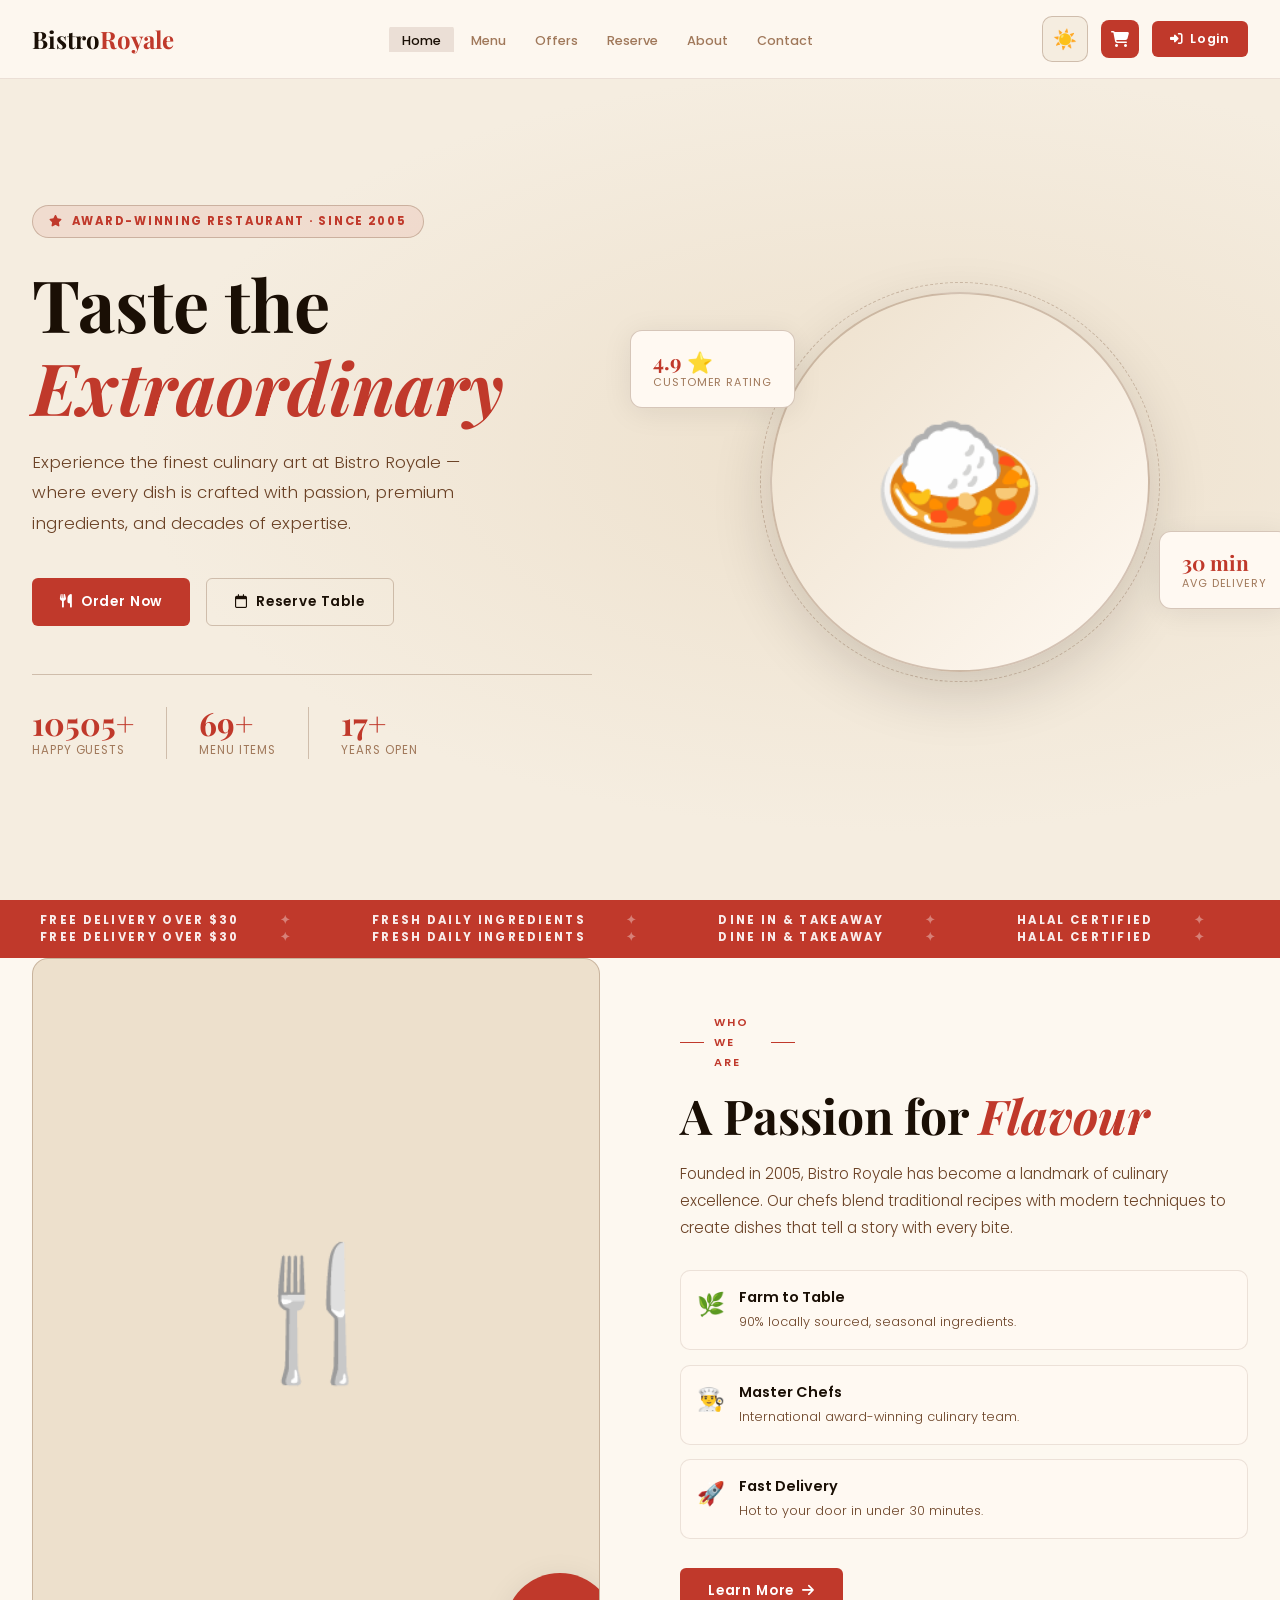
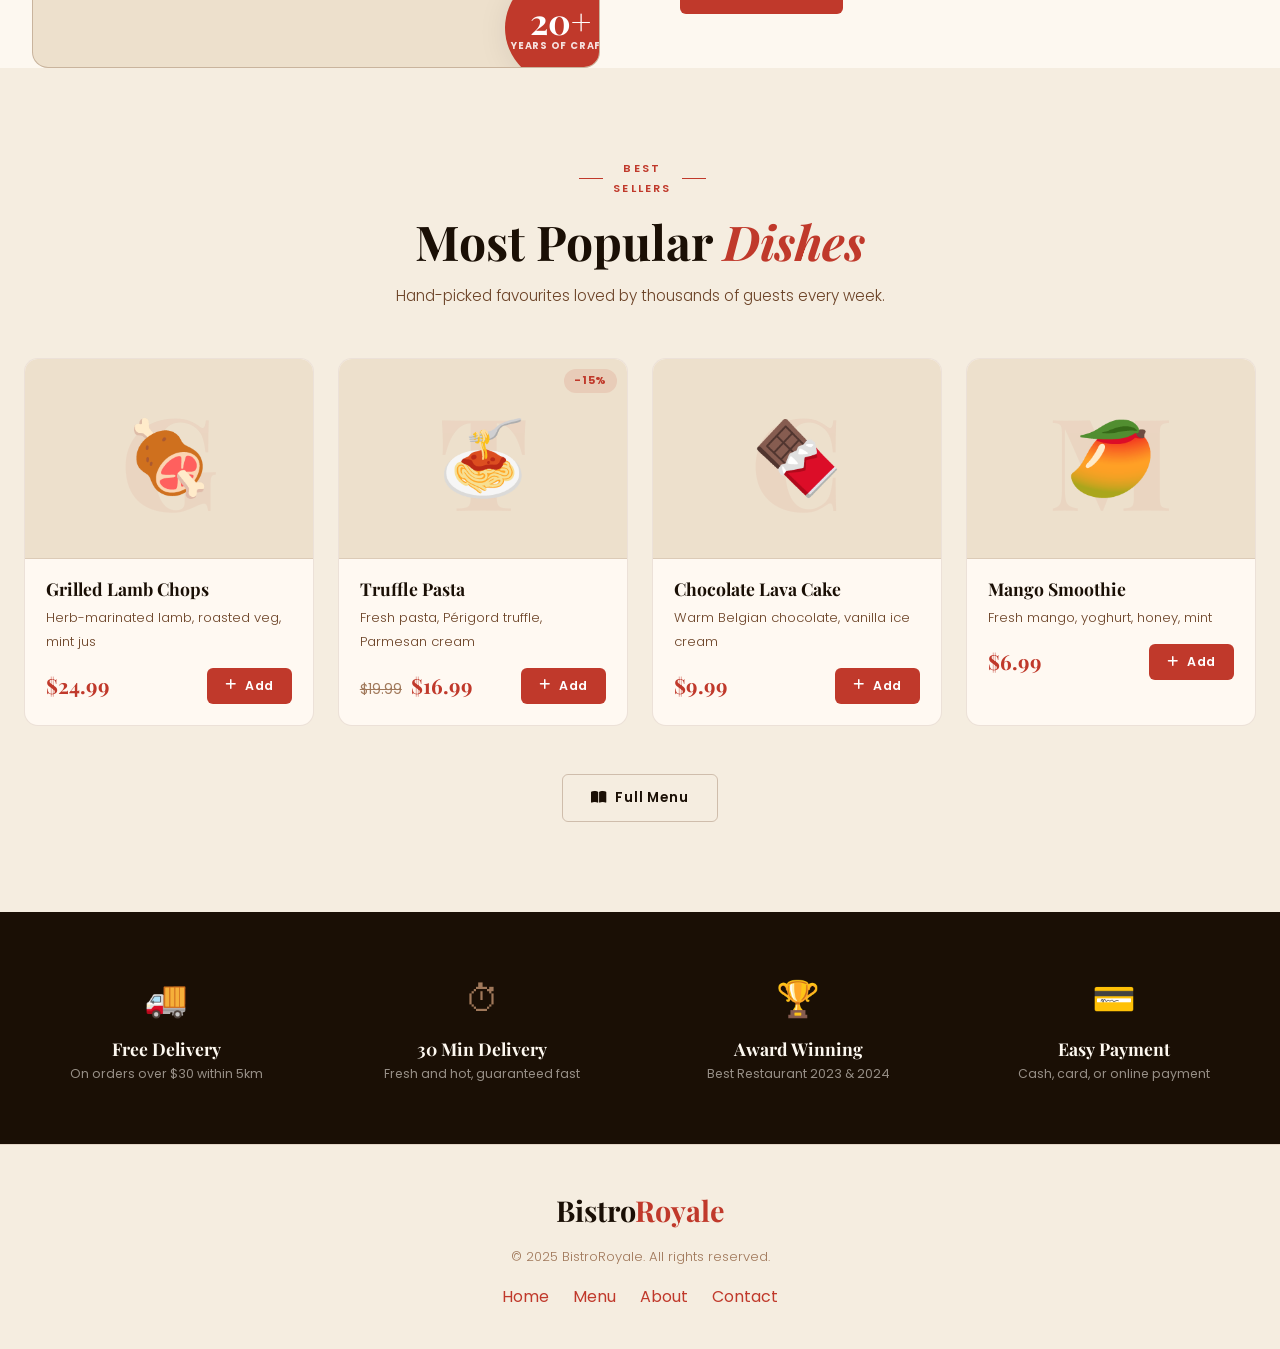
==== commit 51b5e19a: "update all files" ====
--- a/index.html
+++ b/index.html
@@ -345,6 +345,7 @@
     }
 
     .fb-icon {
+      color: var(--muted);
       font-size: 2.2rem;
       margin-bottom: .8rem
     }
@@ -562,45 +563,45 @@
       <div class="fade-up">
         <div class="about-img-wrap">
           🍴
-            <div class="about-badge">
-              <span class="about-badge-num">20+</span>
-              <span class="about-badge-txt">Years of Craft</span>
+          <div class="about-badge">
+            <span class="about-badge-num">20+</span>
+            <span class="about-badge-txt">Years of Craft</span>
+          </div>
+        </div>
+      </div>
+      <div class="fade-up">
+        <p class="eyebrow">Who We Are</p>
+        <h2>A Passion for <em style="font-style:italic;color:var(--accent)">Flavour</em></h2>
+        <p style="margin:1rem 0">
+          Founded in 2005, Bistro Royale has become a landmark of culinary excellence.
+          Our chefs blend traditional recipes with modern techniques to create dishes that
+          tell a story with every bite.
+        </p>
+        <div class="about-features">
+          <div class="about-feat fade-up">
+            <span class="af-icon">🌿</span>
+            <div>
+              <div class="af-title">Farm to Table</div>
+              <p class="af-desc">90% locally sourced, seasonal ingredients.</p>
             </div>
           </div>
-        </div>
-        <div class="fade-up">
-          <p class="eyebrow">Who We Are</p>
-          <h2>A Passion for <em style="font-style:italic;color:var(--accent)">Flavour</em></h2>
-          <p style="margin:1rem 0">
-            Founded in 2005, Bistro Royale has become a landmark of culinary excellence.
-            Our chefs blend traditional recipes with modern techniques to create dishes that
-            tell a story with every bite.
-          </p>
-          <div class="about-features">
-            <div class="about-feat fade-up">
-              <span class="af-icon">🌿</span>
-              <div>
-                <div class="af-title">Farm to Table</div>
-                <p class="af-desc">90% locally sourced, seasonal ingredients.</p>
-              </div>
+          <div class="about-feat fade-up">
+            <span class="af-icon">👨‍🍳</span>
+            <div>
+              <div class="af-title">Master Chefs</div>
+              <p class="af-desc">International award-winning culinary team.</p>
             </div>
-            <div class="about-feat fade-up">
-              <span class="af-icon">👨‍🍳</span>
-              <div>
-                <div class="af-title">Master Chefs</div>
-                <p class="af-desc">International award-winning culinary team.</p>
-              </div>
+          </div>
+          <div class="about-feat fade-up">
+            <span class="af-icon">🚀</span>
+            <div>
+              <div class="af-title">Fast Delivery</div>
+              <p class="af-desc">Hot to your door in under 30 minutes.</p>
             </div>
-            <div class="about-feat fade-up">
-              <span class="af-icon">🚀</span>
-              <div>
-                <div class="af-title">Fast Delivery</div>
-                <p class="af-desc">Hot to your door in under 30 minutes.</p>
-              </div>
-            </div>
-          </div>
-          <a href="about.html" class="btn btn-primary">Learn More <i class="fa-solid fa-arrow-right"></i></a>
-        </div>
+          </div>
+        </div>
+        <a href="about.html" class="btn btn-primary">Learn More <i class="fa-solid fa-arrow-right"></i></a>
+      </div>
     </section>
 
     <!-- POPULAR DISHES -->
--- a/css/global.css
+++ b/css/global.css
@@ -366,32 +366,51 @@
 }
 
 .theme-toggle {
+   content: '☀️';
    width: 46px;
-   height: 25px;
+   height: 46px;
    background: var(--bg2);
    border: 1.5px solid var(--border2);
-   border-radius: 99px;
+   border-radius: 10px;
    cursor: pointer;
    position: relative;
    outline: none;
    transition: all .3s;
-   flex-shrink: 0
+   flex-shrink: 0;
+   display: flex;
+   align-items: center;
+   justify-content: center;
+   font-size: 1.2rem;
+   overflow: visible;
+}
+.theme-toggle::before {
+   content: '☀️';
+   font-size: 1.2rem;
+}
+
+.theme-toggle:hover {
+   border-color: var(--accent);
+   background: var(--bg3)
 }
 
 .theme-toggle::after {
-   content: '';
+   content: '🌙';
    position: absolute;
-   top: 2px;
-   left: 2px;
-   width: 17px;
-   height: 17px;
-   background: var(--accent);
-   border-radius: 50%;
-   transition: transform .3s
+   transition: opacity .3s, transform .3s;
+   opacity: 0;
+   top: 50%;
+   left: 50%;
+   transform: translate(-50%, -50%) scale(0)
+}
+
+[data-theme="dark"] .theme-toggle::before {
+   opacity: 0;
+   transform: translate(-50%, -50%) scale(0)
 }
 
 [data-theme="dark"] .theme-toggle::after {
-   transform: translateX(21px)
+   opacity: 1;
+   transform: translate(-50%, -50%) scale(1)
 }
 
 .ham {
@@ -1377,18 +1396,26 @@
       gap: .4rem;
    }
 
+   /* Keep toggle square on small screens and preserve centering */
    .theme-toggle {
       width: 38px;
-      height: 20px;
+      height: 38px;
    }
 
    .theme-toggle::after {
-      width: 14px;
-      height: 14px;
+      width: 18px;
+      height: 18px;
+   }
+
+   /* Ensure transforms use translate(-50%,-50%) so centering remains consistent */
+   [data-theme="dark"] .theme-toggle::before {
+      opacity: 0;
+      transform: translate(-50%, -50%) scale(0);
    }
 
    [data-theme="dark"] .theme-toggle::after {
-      transform: translateX(18px);
+      opacity: 1;
+      transform: translate(-50%, -50%) scale(1);
    }
 
    .cart-btn {
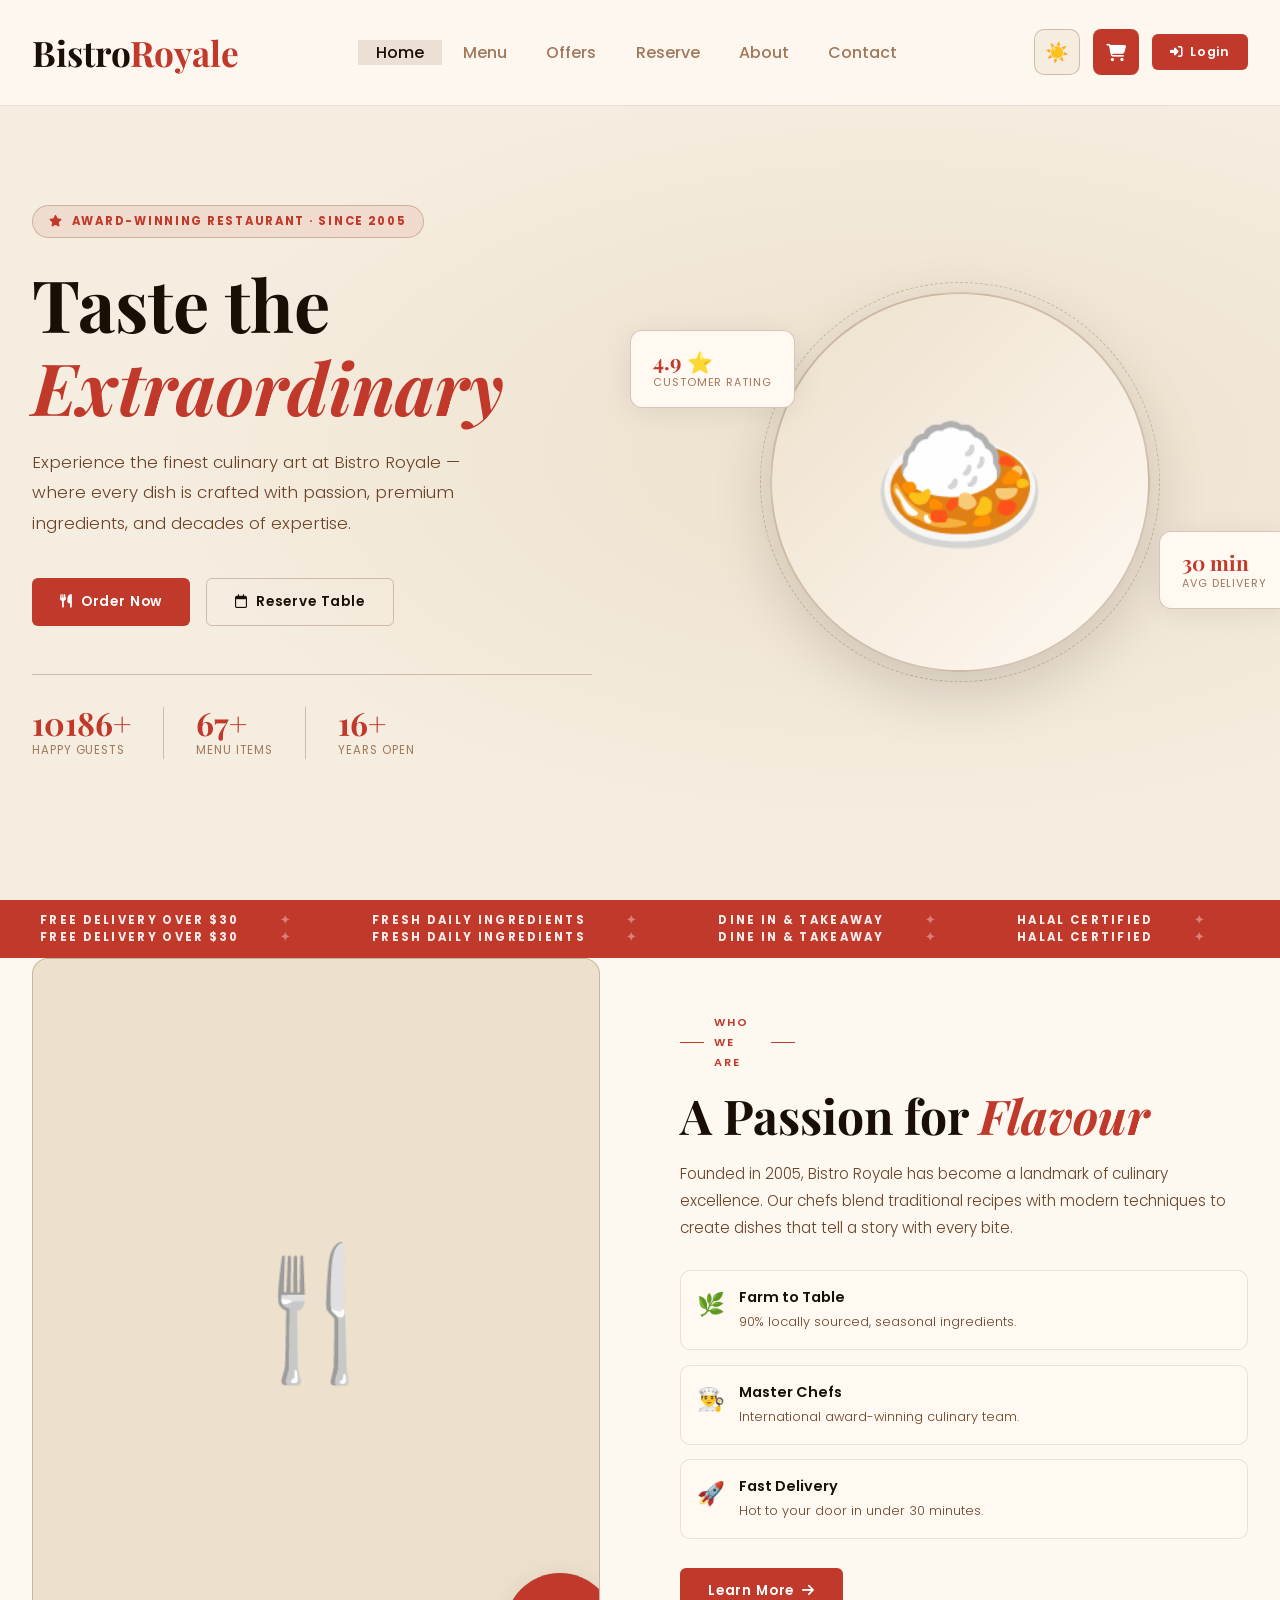
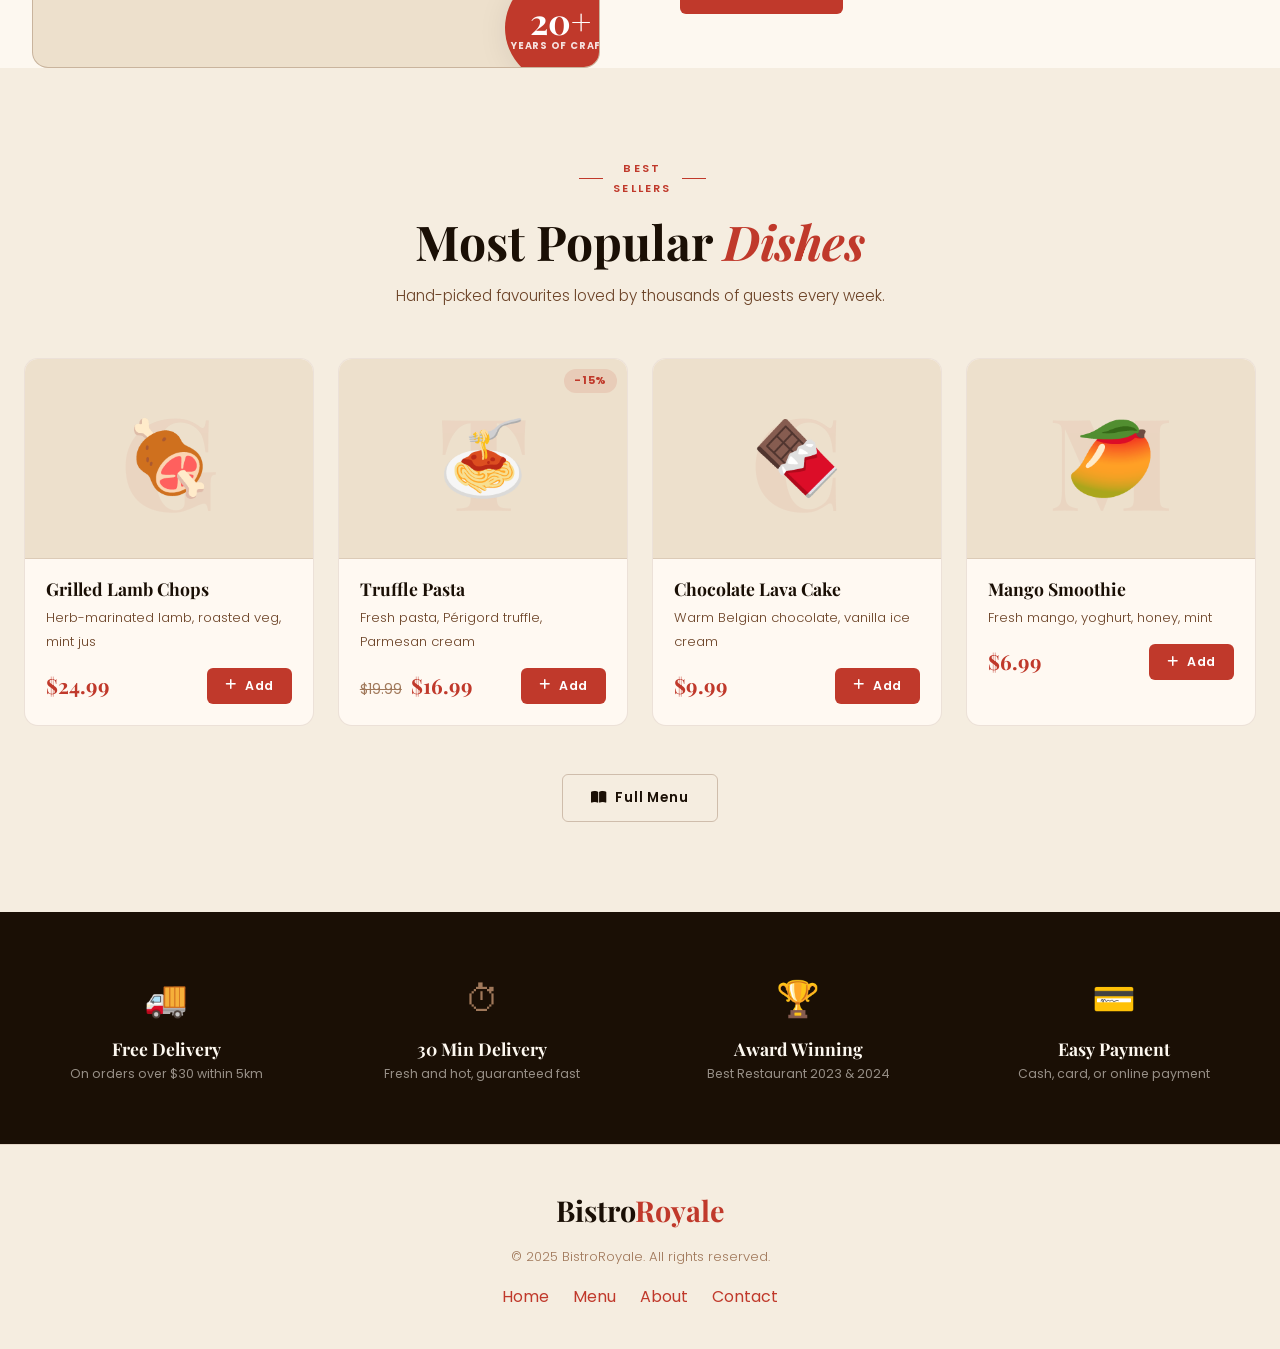
==== commit 079bd8f8: "update all files" ====
--- a/index.html
+++ b/index.html
@@ -461,6 +461,19 @@
 
       .af-desc {
         font-size: .75rem
+      }
+    }
+
+    /* Responsive Navbar */
+    @media(max-width:768px) {
+      .page-hero {
+        padding: 120px 0 60px
+      }
+    }
+
+    @media(max-width:560px) {
+      .page-hero {
+        padding: 110px 0 50px
       }
     }
   </style>
--- a/css/global.css
+++ b/css/global.css
@@ -274,21 +274,22 @@
    background: var(--nav);
    backdrop-filter: blur(16px);
    border-bottom: 1px solid var(--border);
-   transition: background .35s, border-color .35s
+   transition: background .35s, border-color .35s;
+   min-height: 80px
 }
 
 .nav-inner {
    display: flex;
    align-items: center;
    justify-content: space-between;
-   padding: 1rem 2rem;
+   padding: 1.8rem 2rem;
    max-width: 1300px;
    margin: 0 auto
 }
 
 .nav-logo {
    font-family: 'Playfair Display', serif;
-   font-size: 1.5rem;
+   font-size: 2.2rem;
    font-weight: 700;
    color: var(--text);
    text-decoration: none
@@ -305,10 +306,10 @@
 }
 
 .nav-links a {
-   font-size: .8rem;
+   font-size: 1rem;
    font-weight: 500;
    color: var(--muted);
-   padding: 8px 13px;
+   padding: 12px 18px;
    border-radius: 6px;
    text-decoration: none;
    transition: all .2s;
@@ -332,11 +333,11 @@
    background: var(--accent);
    color: #fff;
    border: none;
-   width: 38px;
-   height: 38px;
+   width: 46px;
+   height: 46px;
    border-radius: 8px;
    cursor: pointer;
-   font-size: 1rem;
+   font-size: 1.1rem;
    display: flex;
    align-items: center;
    justify-content: center;
@@ -922,17 +923,43 @@
    }
 
    .page-hero {
-      padding: 110px 0 60px
+      padding: 120px 0 60px
+   }
+
+   .nav-logo {
+      font-size: 1.6rem
+   }
+
+   .nav-right {
+      gap: 0.6rem
    }
 }
 
 @media(max-width:480px) {
+   .navbar {
+      min-height: 70px
+   }
+
    .nav-inner {
-      padding: .8rem 1rem
+      padding: 1rem 1rem
+   }
+
+   .nav-logo {
+      font-size: 1.4rem
    }
 
    .container {
       padding: 0 1rem
+   }
+
+   .page-hero {
+      padding: 110px 0 50px
+   }
+
+   .cart-btn {
+      width: 40px;
+      height: 40px;
+      font-size: 0.95rem
    }
 }
 
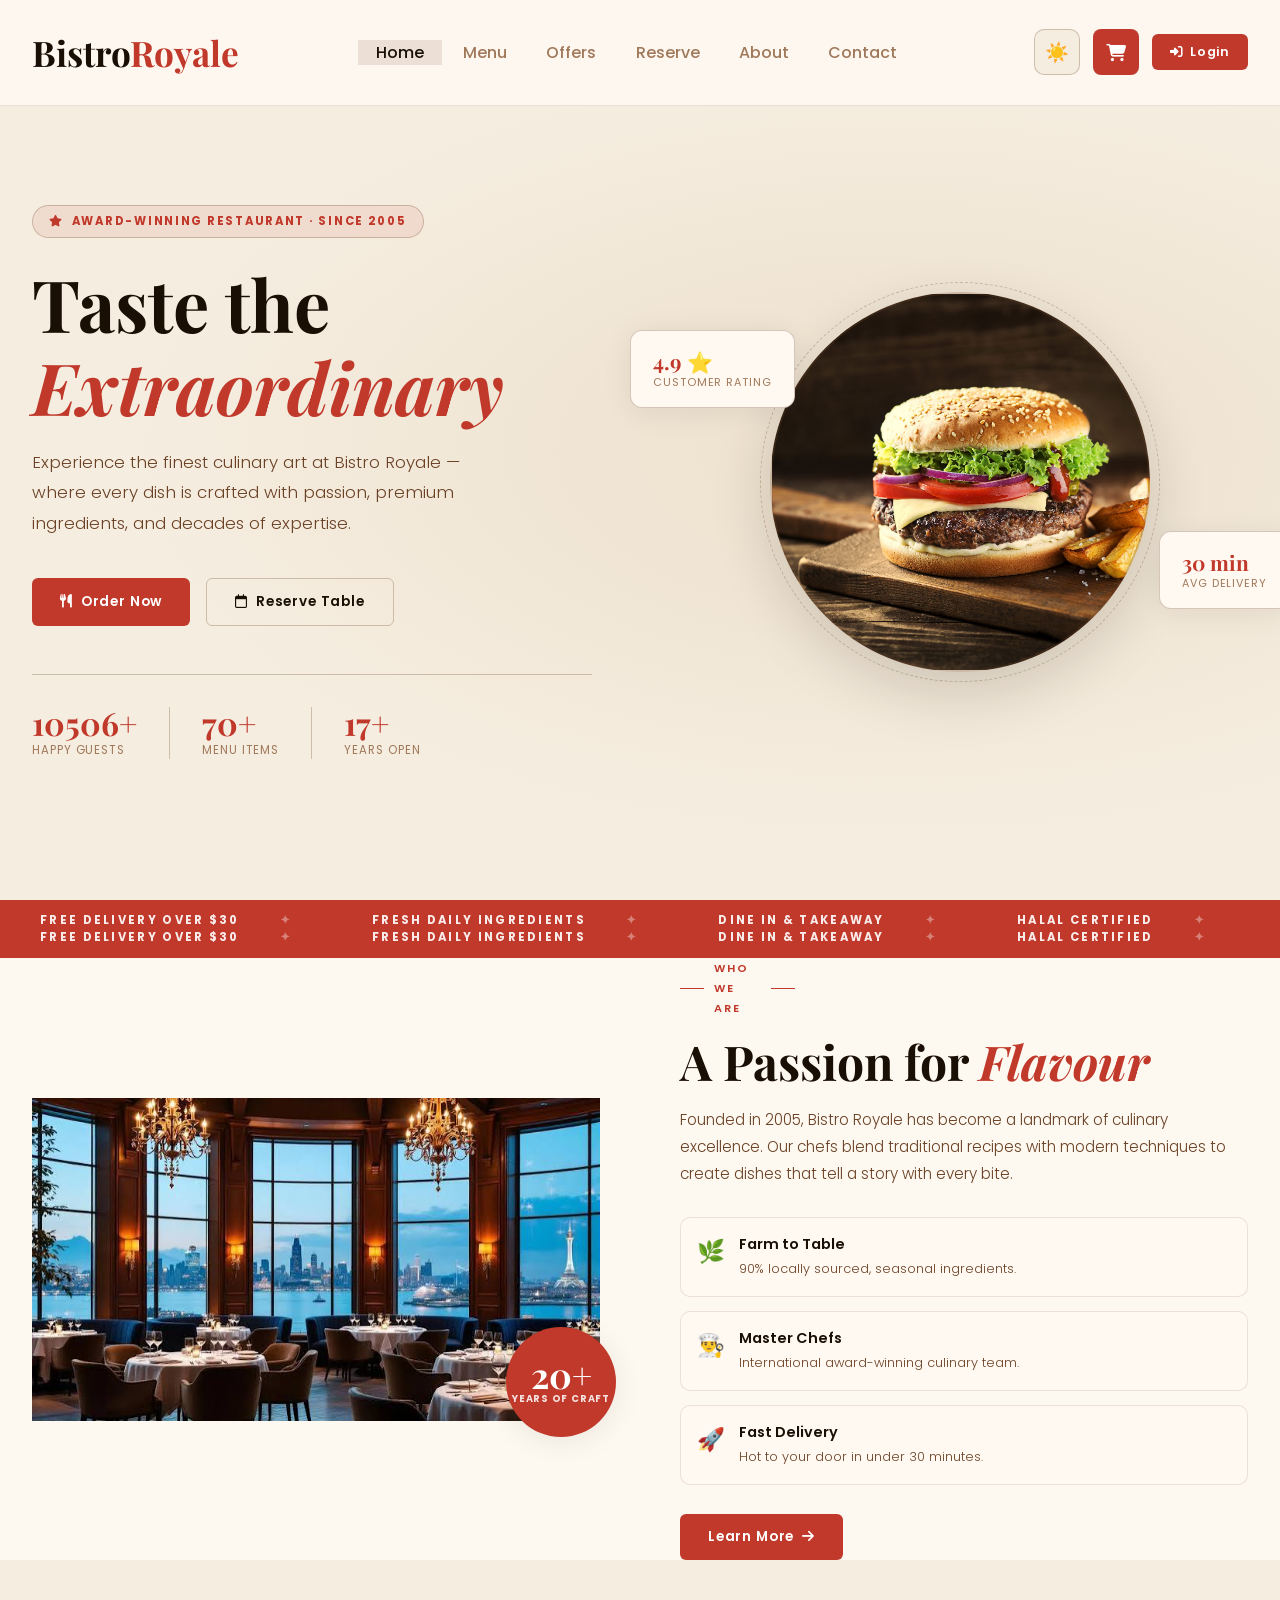
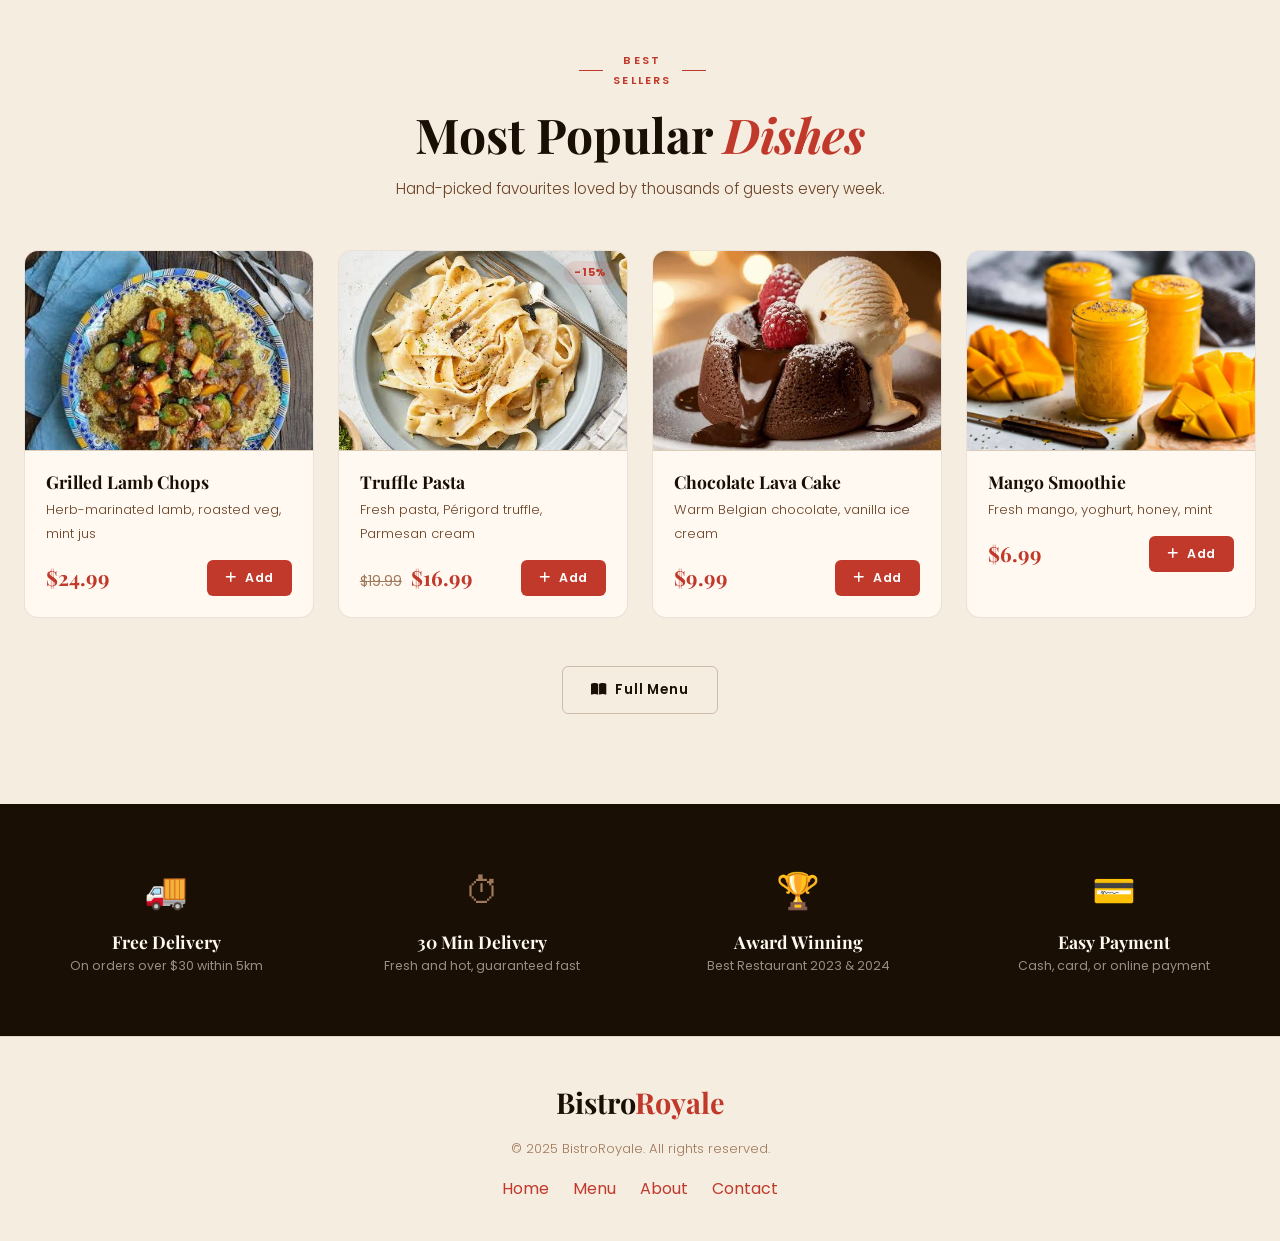
==== commit 39bace56: "update file" ====
--- a/index.html
+++ b/index.html
@@ -114,7 +114,9 @@
       width: 380px;
       height: 380px;
       border-radius: 50%;
-      background: linear-gradient(135deg, var(--bg3), var(--card));
+      background: url(images/beef-burger.jpg);
+      background-size: cover;
+      background-repeat: no-repeat;
       border: 2px solid var(--border2);
       display: flex;
       align-items: center;
@@ -127,6 +129,7 @@
 
     .hero-circle::before {
       content: '';
+      
       position: absolute;
       inset: -12px;
       border-radius: 50%;
@@ -549,7 +552,7 @@
         </div>
       </div>
       <div class="hero-visual">
-        <div class="hero-circle">🍛</div>
+        <div class="hero-circle"></div>
         <div class="hero-float f1">
           <div class="fl-val">4.9 ⭐</div>
           <div class="fl-label">Customer Rating</div>
@@ -574,8 +577,7 @@
     <!-- ABOUT STRIP -->
     <section class="about-strip section">
       <div class="fade-up">
-        <div class="about-img-wrap">
-          🍴
+          <img src="images/resturant.jpg" style="background: no-repeat cover;">
           <div class="about-badge">
             <span class="about-badge-num">20+</span>
             <span class="about-badge-txt">Years of Craft</span>
@@ -681,10 +683,10 @@
   <script>
     // Popular dishes data
     const POPULAR = [
-      { id: 1, name: 'Grilled Lamb Chops', desc: 'Herb-marinated lamb, roasted veg, mint jus', price: 24.99, emoji: '🍖', cat: 'mains' },
-      { id: 2, name: 'Truffle Pasta', desc: 'Fresh pasta, Périgord truffle, Parmesan cream', price: 19.99, emoji: '🍝', cat: 'mains', discount: 15 },
-      { id: 3, name: 'Chocolate Lava Cake', desc: 'Warm Belgian chocolate, vanilla ice cream', price: 9.99, emoji: '🍫', cat: 'desserts' },
-      { id: 4, name: 'Mango Smoothie', desc: 'Fresh mango, yoghurt, honey, mint', price: 6.99, emoji: '🥭', cat: 'drinks' },
+      { id: 1, name: 'Grilled Lamb Chops', desc: 'Herb-marinated lamb, roasted veg, mint jus', price: 24.99, emoji: '🍖', img: 'images/lamb-tagine.jpg', cat: 'mains' },
+      { id: 2, name: 'Truffle Pasta', desc: 'Fresh pasta, Périgord truffle, Parmesan cream', price: 19.99, emoji: '🍝', img: 'images/truffle-pappardelle.jpg', cat: 'mains', discount: 15 },
+      { id: 3, name: 'Chocolate Lava Cake', desc: 'Warm Belgian chocolate, vanilla ice cream', price: 9.99, emoji: '🍫', img: 'images/chocolate-lava.jpg', cat: 'desserts' },
+      { id: 4, name: 'Mango Smoothie', desc: 'Fresh mango, yoghurt, honey, mint', price: 6.99, emoji: '🥭', img: 'images/mango-smoothie.jpg', cat: 'drinks' },
     ];
 
     function renderPopular() {
@@ -693,8 +695,7 @@
         const discPrice = item.discount ? (item.price * (1 - item.discount / 100)).toFixed(2) : null;
         return `<article class="food-card fade-up">
       <div class="food-card-img">
-        <span class="bg-letter">${item.name[0]}</span>
-        <span style="position:relative;z-index:1;font-size:4.5rem">${item.emoji}</span>
+        <img src="${item.img}" alt="${item.name}" style="width:100%;height:100%;object-fit:cover" onerror="this.src='data:image/svg+xml,<svg xmlns=%22http://www.w3.org/2000/svg%22 viewBox=%220 0 200 200%22><rect fill=%22%23e0d5c7%22 width=%22200%22 height=%22200%22/><text x=%2250%25%22 y=%2250%25%22 font-size=%2280%22 text-anchor=%22middle%22 dy=%22.3em%22>${item.emoji}</text></svg>'">
         ${item.discount ? `<span class="badge badge-red" style="position:absolute;top:10px;right:10px">-${item.discount}%</span>` : ''}
       </div>
       <div class="food-card-body">
